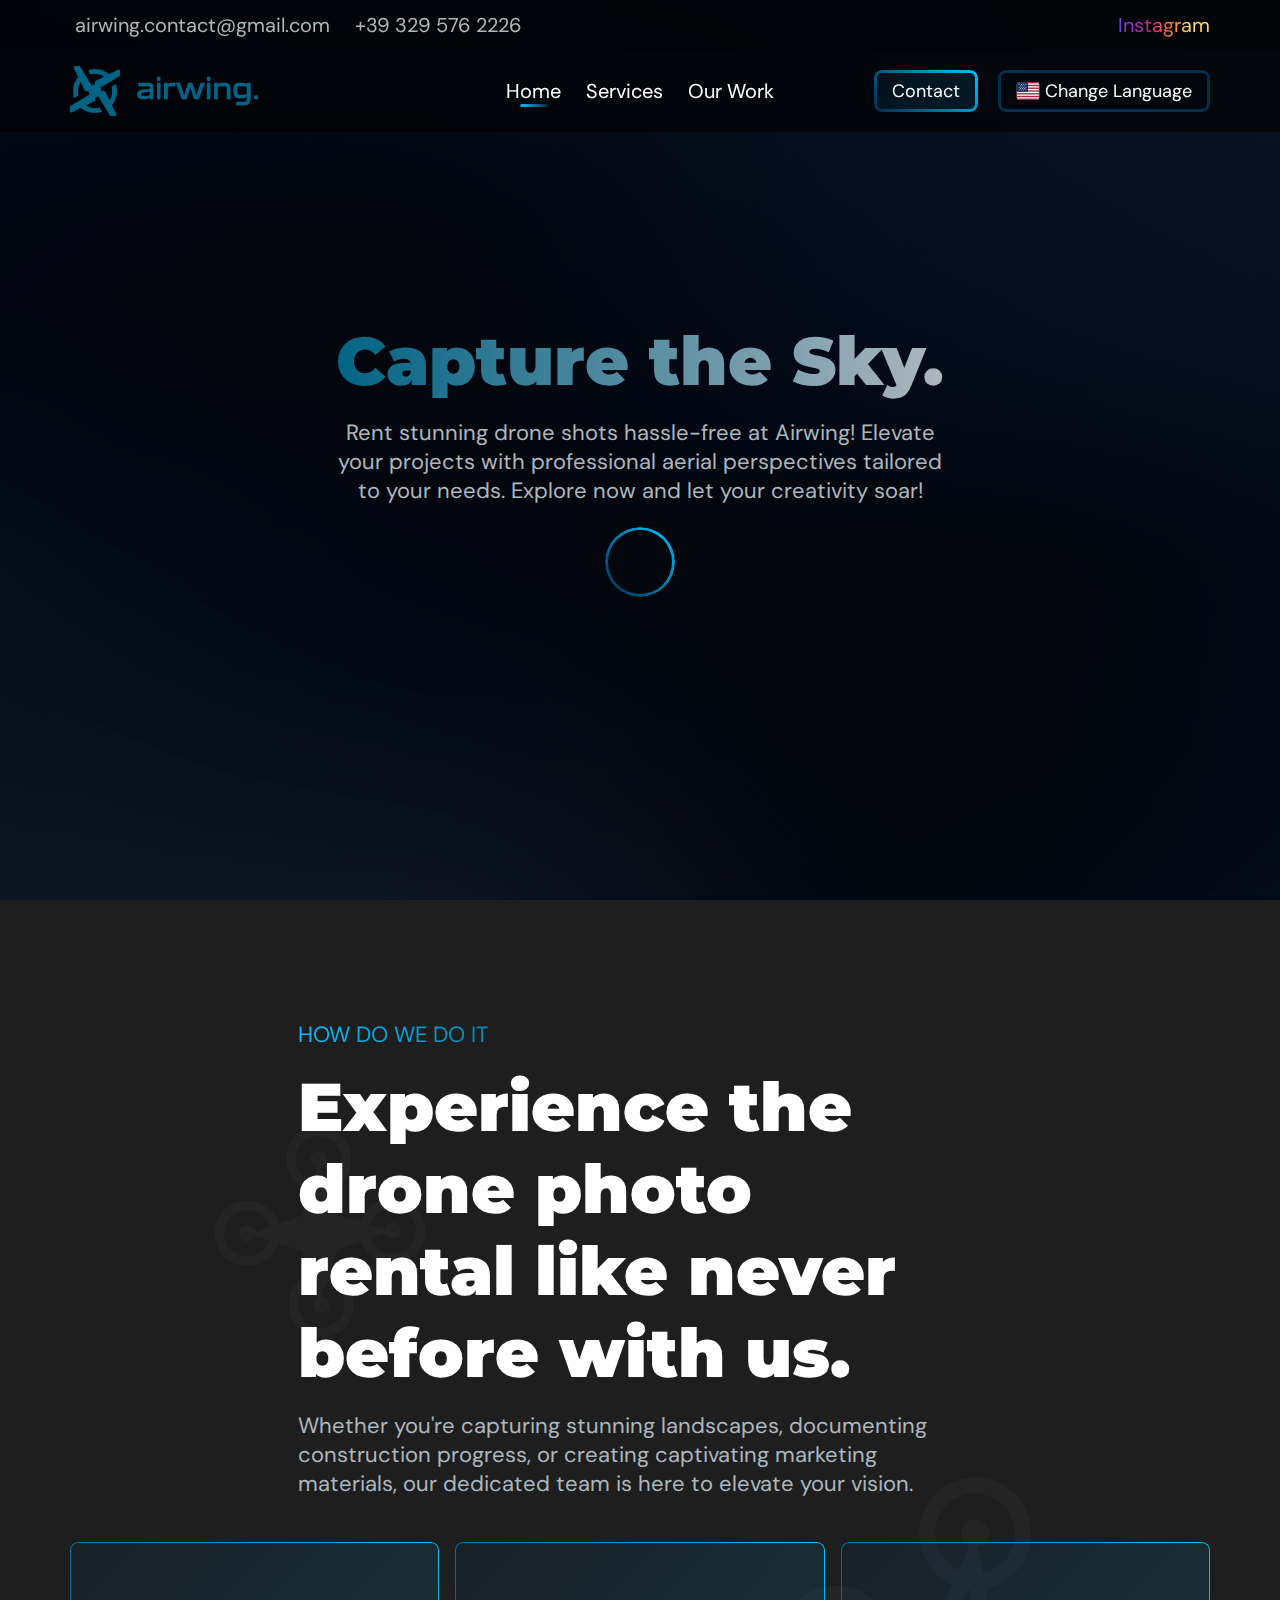
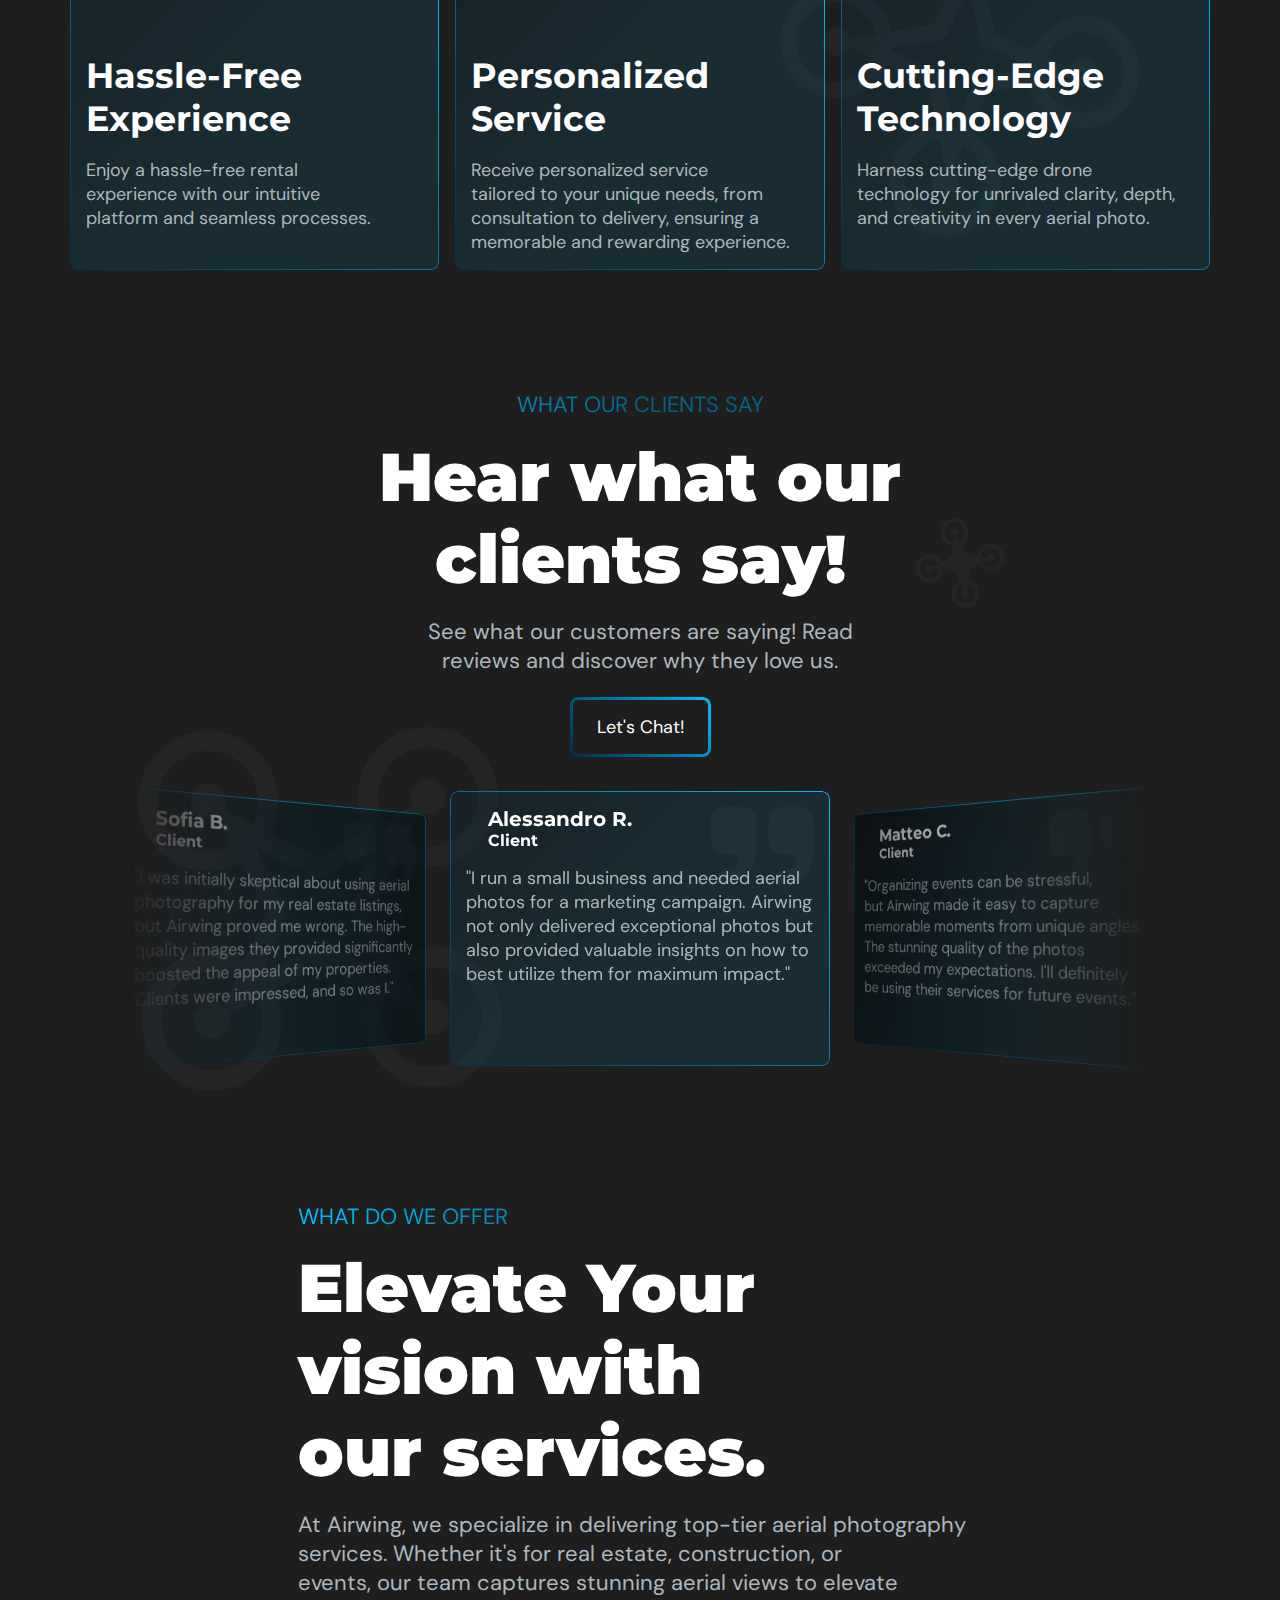
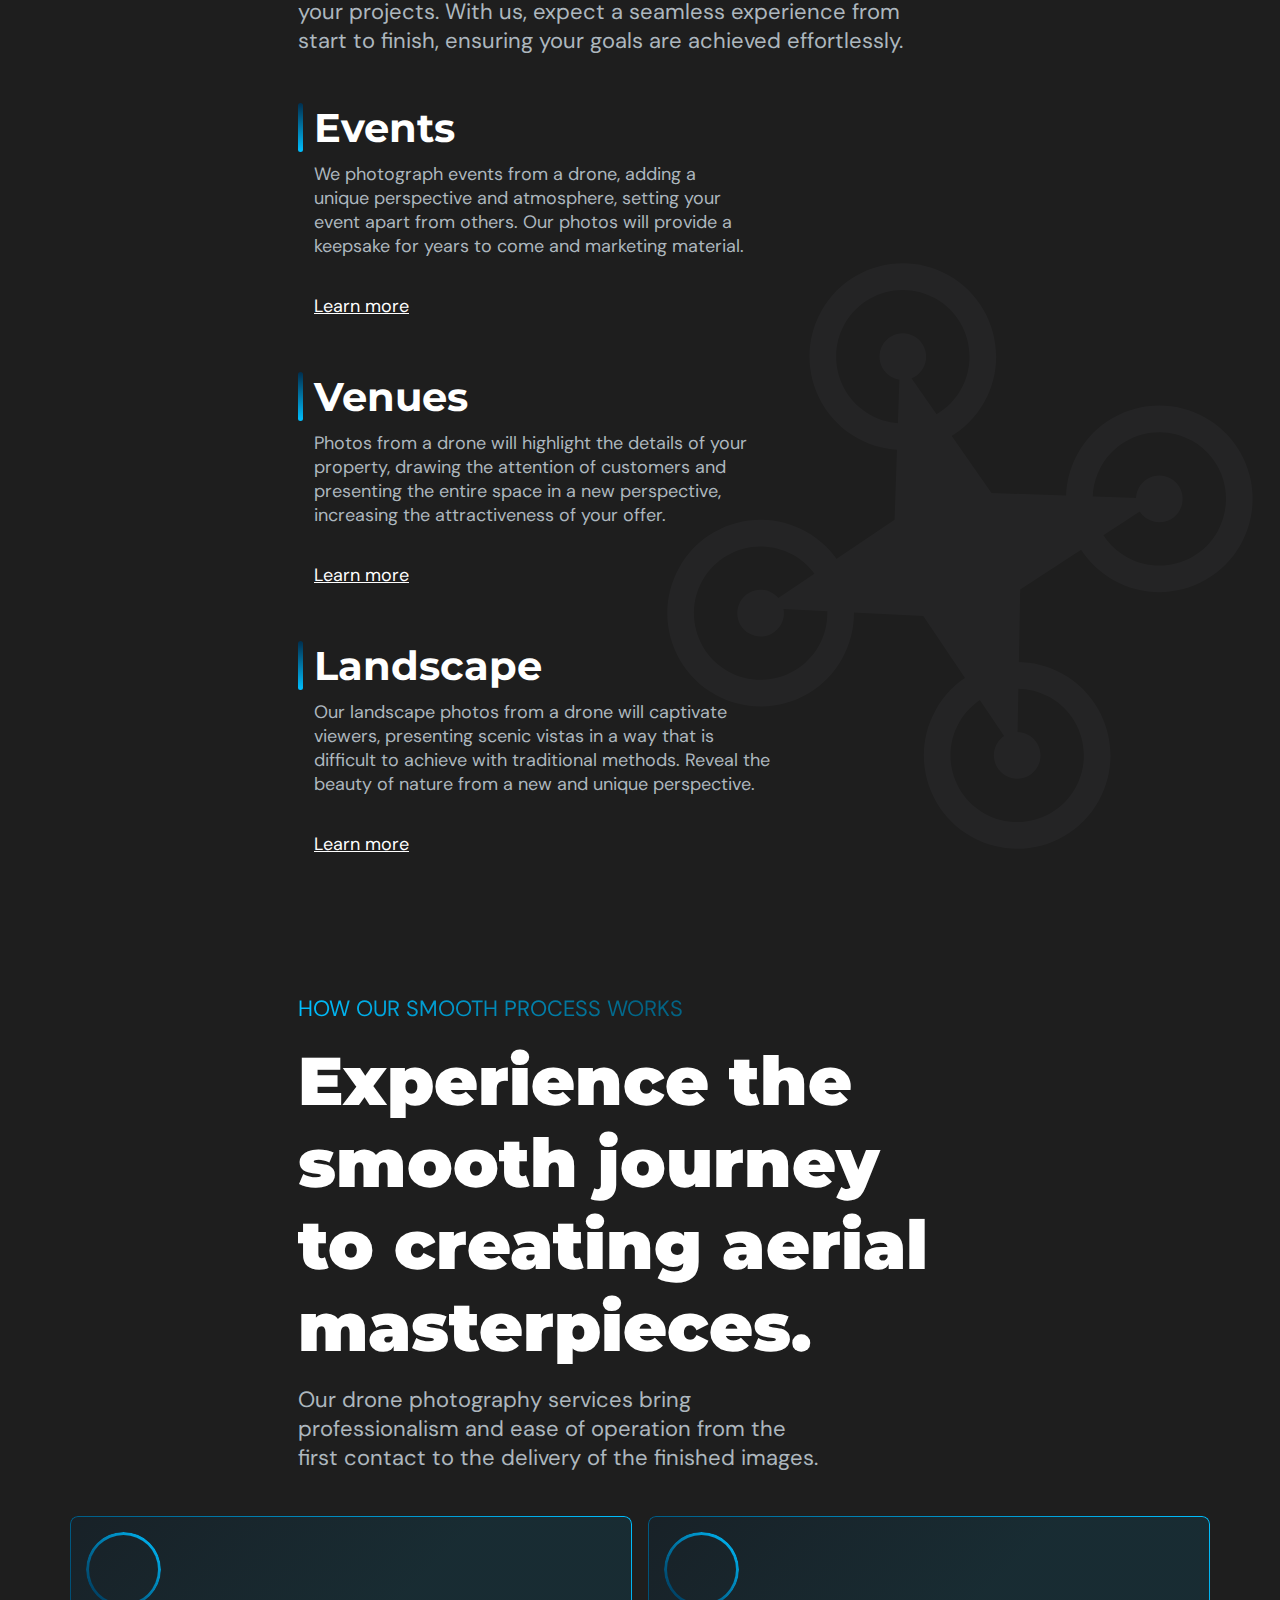
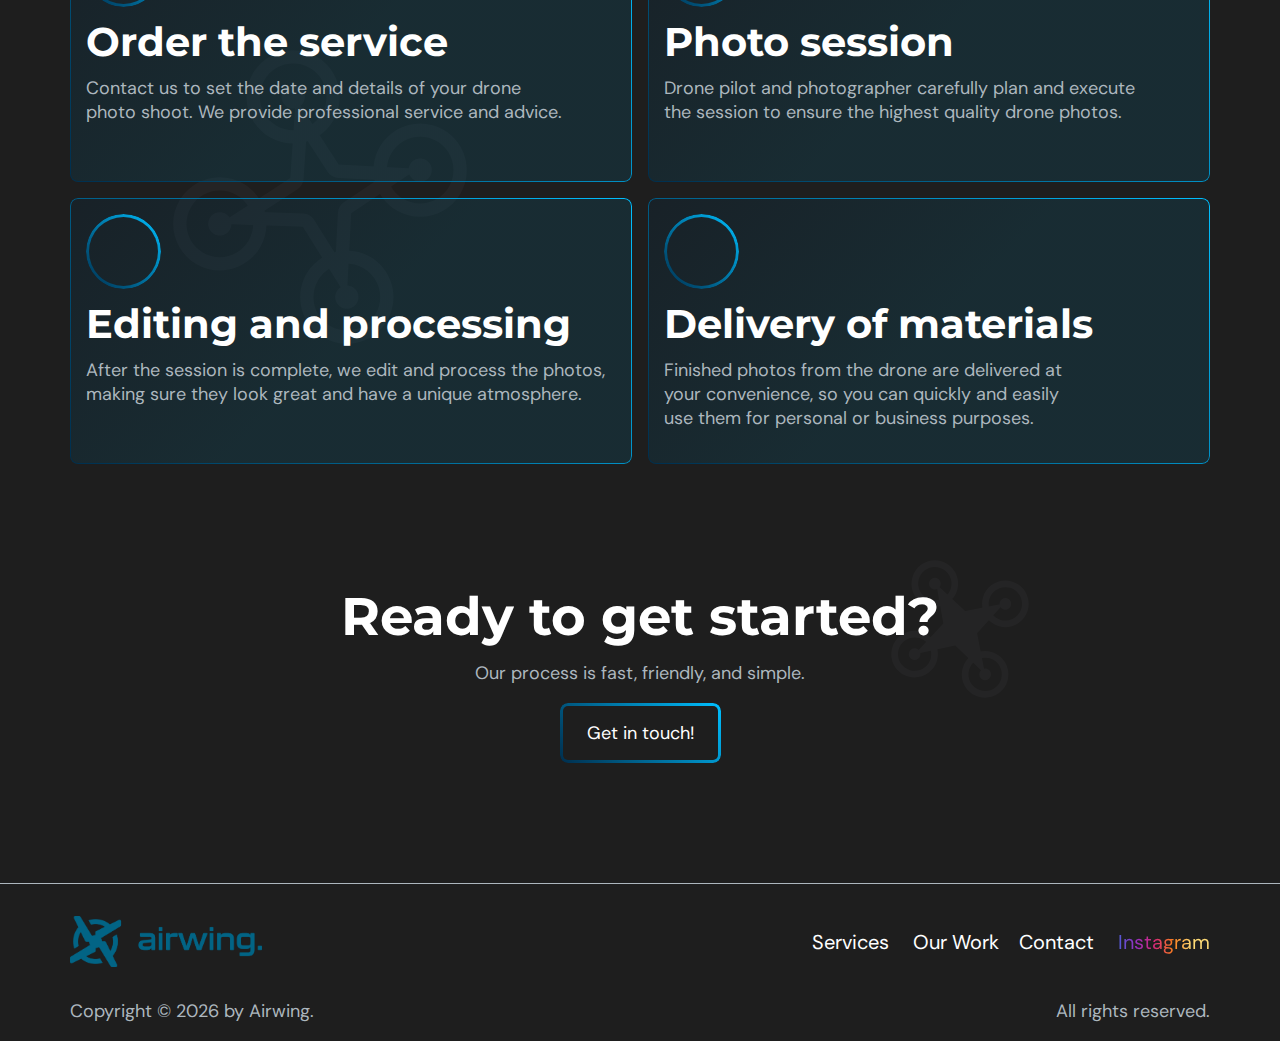
==== index.html @ 54e54a59 "31.03 v111" ====
<!DOCTYPE html>
<html lang="it">

<head>
    <meta charset="UTF-8">
    <meta name="viewport" content="width=device-width, initial-scale=1.0">
    <title>Airwing</title>
    <link rel="shortcut icon" href="./favicon.ico" type="image/x-icon">

    <!-- Swiper CSS -->
    <link rel="stylesheet" href="https://cdn.jsdelivr.net/npm/swiper@11/swiper-bundle.min.css" />
    <!-- FONTS -->
    <link rel="preconnect" href="https://fonts.googleapis.com">
    <link rel="preconnect" href="https://fonts.gstatic.com" crossorigin>
    <link
        href="https://fonts.googleapis.com/css2?family=DM+Sans:ital,opsz@0,9..40;1,9..40&family=Montserrat:ital,wght@0,100..900;1,100..900&display=swap"
        rel="stylesheet">
    <!-- ICONS -->
    <link rel="stylesheet" href="https://kit-pro.fontawesome.com/releases/v6.1.1/css/pro.min.css">
    <!-- CSS -->
    <link rel="stylesheet" href="./css/main.css">
    <style>
        .nav__link:nth-of-type(1)::before {
            position: absolute;
            content: "";
            bottom: -3px;
            left: 50%;
            transform: translateX(-50%);
            width: 50%;
            height: 3px;
            background: linear-gradient(to right,
                    #00bfff 0%,
                    #002e4d 100%);
            border-radius: 8px;
        }
    </style>
</head>

<body>
    <nav class="nav-mobile">
        <div class="wrapper">
            <div class="nav-mobile__top-container">
                <a href="./" class="nav-mobile__logo">
                    <img src="./img/logo/logoLarge.png" alt="">
                </a>
                <button class="nav-mobile__hamburger hamburger hamburger--collapse" type="button">
                    <span class="hamburger-box">
                        <span class="hamburger-inner"></span>
                    </span>
                </button>
            </div>
            <div class="nav-mobile__bottom-container">
                <div class="nav-mobile__link-box">
                    <a href="./" class="nav-mobile__link">Home</a>
                    <a href="./services" class="nav-mobile__link">Services</a>
                    <a href="./our-work" class="nav-mobile__link">Our Work</a>
                    <a href="./contact" class="nav-mobile__link">Contact</a>
                    <a href="./en/" class="nav-mobile__link nav-mobile__link-language">
                        <svg xmlns="http://www.w3.org/2000/svg" width="24" height="24" viewBox="0 0 32 32">
                            <rect x="1" y="4" width="30" height="24" rx="4" ry="4" fill="#fff"></rect>
                            <path
                                d="M1.638,5.846H30.362c-.711-1.108-1.947-1.846-3.362-1.846H5c-1.414,0-2.65,.738-3.362,1.846Z"
                                fill="#a62842"></path>
                            <path
                                d="M2.03,7.692c-.008,.103-.03,.202-.03,.308v1.539H31v-1.539c0-.105-.022-.204-.03-.308H2.03Z"
                                fill="#a62842"></path>
                            <path fill="#a62842" d="M2 11.385H31V13.231H2z"></path>
                            <path fill="#a62842" d="M2 15.077H31V16.923000000000002H2z"></path>
                            <path fill="#a62842" d="M1 18.769H31V20.615H1z"></path>
                            <path
                                d="M1,24c0,.105,.023,.204,.031,.308H30.969c.008-.103,.031-.202,.031-.308v-1.539H1v1.539Z"
                                fill="#a62842"></path>
                            <path
                                d="M30.362,26.154H1.638c.711,1.108,1.947,1.846,3.362,1.846H27c1.414,0,2.65-.738,3.362-1.846Z"
                                fill="#a62842"></path>
                            <path d="M5,4h11v12.923H1V8c0-2.208,1.792-4,4-4Z" fill="#102d5e"></path>
                            <path
                                d="M27,4H5c-2.209,0-4,1.791-4,4V24c0,2.209,1.791,4,4,4H27c2.209,0,4-1.791,4-4V8c0-2.209-1.791-4-4-4Zm3,20c0,1.654-1.346,3-3,3H5c-1.654,0-3-1.346-3-3V8c0-1.654,1.346-3,3-3H27c1.654,0,3,1.346,3,3V24Z"
                                opacity=".15"></path>
                            <path
                                d="M27,5H5c-1.657,0-3,1.343-3,3v1c0-1.657,1.343-3,3-3H27c1.657,0,3,1.343,3,3v-1c0-1.657-1.343-3-3-3Z"
                                fill="#fff" opacity=".2"></path>
                            <path fill="#fff"
                                d="M4.601 7.463L5.193 7.033 4.462 7.033 4.236 6.338 4.01 7.033 3.279 7.033 3.87 7.463 3.644 8.158 4.236 7.729 4.827 8.158 4.601 7.463z">
                            </path>
                            <path fill="#fff"
                                d="M7.58 7.463L8.172 7.033 7.441 7.033 7.215 6.338 6.989 7.033 6.258 7.033 6.849 7.463 6.623 8.158 7.215 7.729 7.806 8.158 7.58 7.463z">
                            </path>
                            <path fill="#fff"
                                d="M10.56 7.463L11.151 7.033 10.42 7.033 10.194 6.338 9.968 7.033 9.237 7.033 9.828 7.463 9.603 8.158 10.194 7.729 10.785 8.158 10.56 7.463z">
                            </path>
                            <path fill="#fff"
                                d="M6.066 9.283L6.658 8.854 5.927 8.854 5.701 8.158 5.475 8.854 4.744 8.854 5.335 9.283 5.109 9.979 5.701 9.549 6.292 9.979 6.066 9.283z">
                            </path>
                            <path fill="#fff"
                                d="M9.046 9.283L9.637 8.854 8.906 8.854 8.68 8.158 8.454 8.854 7.723 8.854 8.314 9.283 8.089 9.979 8.68 9.549 9.271 9.979 9.046 9.283z">
                            </path>
                            <path fill="#fff"
                                d="M12.025 9.283L12.616 8.854 11.885 8.854 11.659 8.158 11.433 8.854 10.702 8.854 11.294 9.283 11.068 9.979 11.659 9.549 12.251 9.979 12.025 9.283z">
                            </path>
                            <path fill="#fff"
                                d="M6.066 12.924L6.658 12.494 5.927 12.494 5.701 11.799 5.475 12.494 4.744 12.494 5.335 12.924 5.109 13.619 5.701 13.19 6.292 13.619 6.066 12.924z">
                            </path>
                            <path fill="#fff"
                                d="M9.046 12.924L9.637 12.494 8.906 12.494 8.68 11.799 8.454 12.494 7.723 12.494 8.314 12.924 8.089 13.619 8.68 13.19 9.271 13.619 9.046 12.924z">
                            </path>
                            <path fill="#fff"
                                d="M12.025 12.924L12.616 12.494 11.885 12.494 11.659 11.799 11.433 12.494 10.702 12.494 11.294 12.924 11.068 13.619 11.659 13.19 12.251 13.619 12.025 12.924z">
                            </path>
                            <path fill="#fff"
                                d="M13.539 7.463L14.13 7.033 13.399 7.033 13.173 6.338 12.947 7.033 12.216 7.033 12.808 7.463 12.582 8.158 13.173 7.729 13.765 8.158 13.539 7.463z">
                            </path>
                            <path fill="#fff"
                                d="M4.601 11.104L5.193 10.674 4.462 10.674 4.236 9.979 4.01 10.674 3.279 10.674 3.87 11.104 3.644 11.799 4.236 11.369 4.827 11.799 4.601 11.104z">
                            </path>
                            <path fill="#fff"
                                d="M7.58 11.104L8.172 10.674 7.441 10.674 7.215 9.979 6.989 10.674 6.258 10.674 6.849 11.104 6.623 11.799 7.215 11.369 7.806 11.799 7.58 11.104z">
                            </path>
                            <path fill="#fff"
                                d="M10.56 11.104L11.151 10.674 10.42 10.674 10.194 9.979 9.968 10.674 9.237 10.674 9.828 11.104 9.603 11.799 10.194 11.369 10.785 11.799 10.56 11.104z">
                            </path>
                            <path fill="#fff"
                                d="M13.539 11.104L14.13 10.674 13.399 10.674 13.173 9.979 12.947 10.674 12.216 10.674 12.808 11.104 12.582 11.799 13.173 11.369 13.765 11.799 13.539 11.104z">
                            </path>
                            <path fill="#fff"
                                d="M4.601 14.744L5.193 14.315 4.462 14.315 4.236 13.619 4.01 14.315 3.279 14.315 3.87 14.744 3.644 15.44 4.236 15.01 4.827 15.44 4.601 14.744z">
                            </path>
                            <path fill="#fff"
                                d="M7.58 14.744L8.172 14.315 7.441 14.315 7.215 13.619 6.989 14.315 6.258 14.315 6.849 14.744 6.623 15.44 7.215 15.01 7.806 15.44 7.58 14.744z">
                            </path>
                            <path fill="#fff"
                                d="M10.56 14.744L11.151 14.315 10.42 14.315 10.194 13.619 9.968 14.315 9.237 14.315 9.828 14.744 9.603 15.44 10.194 15.01 10.785 15.44 10.56 14.744z">
                            </path>
                            <path fill="#fff"
                                d="M13.539 14.744L14.13 14.315 13.399 14.315 13.173 13.619 12.947 14.315 12.216 14.315 12.808 14.744 12.582 15.44 13.173 15.01 13.765 15.44 13.539 14.744z">
                            </path>
                        </svg>
                        <span>&nbsp;Change language</span></a>
                </div>
            </div>
        </div>
    </nav>

    <nav class="nav">
        <div class="nav__top-box">
            <div class="wrapper">
                <div class="nav__top-box-part">
                    <a href="mailto:airwing.contact@gmail.com" class="nav__top-box-item"><i
                            class="fa-regular fa-envelope"></i>&nbsp;airwing.contact@gmail.com</a>
                    <a href="tel:+393295762226" class="nav__top-box-item"><i class="fa-regular fa-phone"></i>&nbsp;+39
                        329
                        576 2226</a>
                </div>
                <div class="nav__top-box-part">
                    <a href="https://www.instagram.com/_airwing_/" target="_blank"
                        class="nav__top-box-item nav__ig-link"><i class="fa-brands fa-instagram"></i>&nbsp;Instagram</a>
                </div>
            </div>
        </div>
        <div class="nav__bottom-box">
            <div class="wrapper">
                <a href="./" class="nav__logo">
                    <img src="./img/logo/logoLarge.png" alt="">
                </a>
                <div class="nav__link-box">
                    <a href="./" class="nav__link">Home</a>
                    <a href="./services" class="nav__link">Services</a>
                    <a href="./our-work" class="nav__link">Our Work</a>
                </div>

                <div class="nav__btn-box">
                    <a href="contact.html" class="nav__contact-btn">Contact</a>
                    <a href="./en/" class="nav__btn-language">
                        <svg xmlns="http://www.w3.org/2000/svg" width="24" height="24" viewBox="0 0 32 32">
                            <rect x="1" y="4" width="30" height="24" rx="4" ry="4" fill="#fff"></rect>
                            <path
                                d="M1.638,5.846H30.362c-.711-1.108-1.947-1.846-3.362-1.846H5c-1.414,0-2.65,.738-3.362,1.846Z"
                                fill="#a62842"></path>
                            <path
                                d="M2.03,7.692c-.008,.103-.03,.202-.03,.308v1.539H31v-1.539c0-.105-.022-.204-.03-.308H2.03Z"
                                fill="#a62842"></path>
                            <path fill="#a62842" d="M2 11.385H31V13.231H2z"></path>
                            <path fill="#a62842" d="M2 15.077H31V16.923000000000002H2z"></path>
                            <path fill="#a62842" d="M1 18.769H31V20.615H1z"></path>
                            <path
                                d="M1,24c0,.105,.023,.204,.031,.308H30.969c.008-.103,.031-.202,.031-.308v-1.539H1v1.539Z"
                                fill="#a62842"></path>
                            <path
                                d="M30.362,26.154H1.638c.711,1.108,1.947,1.846,3.362,1.846H27c1.414,0,2.65-.738,3.362-1.846Z"
                                fill="#a62842"></path>
                            <path d="M5,4h11v12.923H1V8c0-2.208,1.792-4,4-4Z" fill="#102d5e"></path>
                            <path
                                d="M27,4H5c-2.209,0-4,1.791-4,4V24c0,2.209,1.791,4,4,4H27c2.209,0,4-1.791,4-4V8c0-2.209-1.791-4-4-4Zm3,20c0,1.654-1.346,3-3,3H5c-1.654,0-3-1.346-3-3V8c0-1.654,1.346-3,3-3H27c1.654,0,3,1.346,3,3V24Z"
                                opacity=".15"></path>
                            <path
                                d="M27,5H5c-1.657,0-3,1.343-3,3v1c0-1.657,1.343-3,3-3H27c1.657,0,3,1.343,3,3v-1c0-1.657-1.343-3-3-3Z"
                                fill="#fff" opacity=".2"></path>
                            <path fill="#fff"
                                d="M4.601 7.463L5.193 7.033 4.462 7.033 4.236 6.338 4.01 7.033 3.279 7.033 3.87 7.463 3.644 8.158 4.236 7.729 4.827 8.158 4.601 7.463z">
                            </path>
                            <path fill="#fff"
                                d="M7.58 7.463L8.172 7.033 7.441 7.033 7.215 6.338 6.989 7.033 6.258 7.033 6.849 7.463 6.623 8.158 7.215 7.729 7.806 8.158 7.58 7.463z">
                            </path>
                            <path fill="#fff"
                                d="M10.56 7.463L11.151 7.033 10.42 7.033 10.194 6.338 9.968 7.033 9.237 7.033 9.828 7.463 9.603 8.158 10.194 7.729 10.785 8.158 10.56 7.463z">
                            </path>
                            <path fill="#fff"
                                d="M6.066 9.283L6.658 8.854 5.927 8.854 5.701 8.158 5.475 8.854 4.744 8.854 5.335 9.283 5.109 9.979 5.701 9.549 6.292 9.979 6.066 9.283z">
                            </path>
                            <path fill="#fff"
                                d="M9.046 9.283L9.637 8.854 8.906 8.854 8.68 8.158 8.454 8.854 7.723 8.854 8.314 9.283 8.089 9.979 8.68 9.549 9.271 9.979 9.046 9.283z">
                            </path>
                            <path fill="#fff"
                                d="M12.025 9.283L12.616 8.854 11.885 8.854 11.659 8.158 11.433 8.854 10.702 8.854 11.294 9.283 11.068 9.979 11.659 9.549 12.251 9.979 12.025 9.283z">
                            </path>
                            <path fill="#fff"
                                d="M6.066 12.924L6.658 12.494 5.927 12.494 5.701 11.799 5.475 12.494 4.744 12.494 5.335 12.924 5.109 13.619 5.701 13.19 6.292 13.619 6.066 12.924z">
                            </path>
                            <path fill="#fff"
                                d="M9.046 12.924L9.637 12.494 8.906 12.494 8.68 11.799 8.454 12.494 7.723 12.494 8.314 12.924 8.089 13.619 8.68 13.19 9.271 13.619 9.046 12.924z">
                            </path>
                            <path fill="#fff"
                                d="M12.025 12.924L12.616 12.494 11.885 12.494 11.659 11.799 11.433 12.494 10.702 12.494 11.294 12.924 11.068 13.619 11.659 13.19 12.251 13.619 12.025 12.924z">
                            </path>
                            <path fill="#fff"
                                d="M13.539 7.463L14.13 7.033 13.399 7.033 13.173 6.338 12.947 7.033 12.216 7.033 12.808 7.463 12.582 8.158 13.173 7.729 13.765 8.158 13.539 7.463z">
                            </path>
                            <path fill="#fff"
                                d="M4.601 11.104L5.193 10.674 4.462 10.674 4.236 9.979 4.01 10.674 3.279 10.674 3.87 11.104 3.644 11.799 4.236 11.369 4.827 11.799 4.601 11.104z">
                            </path>
                            <path fill="#fff"
                                d="M7.58 11.104L8.172 10.674 7.441 10.674 7.215 9.979 6.989 10.674 6.258 10.674 6.849 11.104 6.623 11.799 7.215 11.369 7.806 11.799 7.58 11.104z">
                            </path>
                            <path fill="#fff"
                                d="M10.56 11.104L11.151 10.674 10.42 10.674 10.194 9.979 9.968 10.674 9.237 10.674 9.828 11.104 9.603 11.799 10.194 11.369 10.785 11.799 10.56 11.104z">
                            </path>
                            <path fill="#fff"
                                d="M13.539 11.104L14.13 10.674 13.399 10.674 13.173 9.979 12.947 10.674 12.216 10.674 12.808 11.104 12.582 11.799 13.173 11.369 13.765 11.799 13.539 11.104z">
                            </path>
                            <path fill="#fff"
                                d="M4.601 14.744L5.193 14.315 4.462 14.315 4.236 13.619 4.01 14.315 3.279 14.315 3.87 14.744 3.644 15.44 4.236 15.01 4.827 15.44 4.601 14.744z">
                            </path>
                            <path fill="#fff"
                                d="M7.58 14.744L8.172 14.315 7.441 14.315 7.215 13.619 6.989 14.315 6.258 14.315 6.849 14.744 6.623 15.44 7.215 15.01 7.806 15.44 7.58 14.744z">
                            </path>
                            <path fill="#fff"
                                d="M10.56 14.744L11.151 14.315 10.42 14.315 10.194 13.619 9.968 14.315 9.237 14.315 9.828 14.744 9.603 15.44 10.194 15.01 10.785 15.44 10.56 14.744z">
                            </path>
                            <path fill="#fff"
                                d="M13.539 14.744L14.13 14.315 13.399 14.315 13.173 13.619 12.947 14.315 12.216 14.315 12.808 14.744 12.582 15.44 13.173 15.01 13.765 15.44 13.539 14.744z">
                            </path>
                        </svg>
                        <span>&nbsp;Change Language</span>
                    </a>
                </div>
            </div>
        </div>
    </nav>

    <header class="header">
        <div class="header__bg">
            <video playsinline autoplay muted class="header__video"></video>
            <div class="header__bg-shadow"></div>
        </div>
        <div class="wrapper">
            <div class="text-box">
                <h1 class="header__heading text__heading">Capture the Sky.</h1>
                <p class="header__text text__p">Rent stunning drone shots hassle-free at Airwing! Elevate your
                    projects
                    with
                    professional aerial perspectives tailored to your needs. Explore now and let your creativity soar!
                </p>
                <a href="#how" class="header__btn"><i class="fa-solid fa-angle-down header__arrow-icon"></i></a>
            </div>
            <!-- <div class="header__bg-icons-box">
                <img src="./img/icons/droneIcon1.svg" alt="" class="header__bg-icon">
                <img src="./img/icons/droneIcon2.svg" alt="" class="header__bg-icon">
                <img src="./img/icons/droneIcon1.svg" alt="" class="header__bg-icon">
            </div> -->
        </div>
    </header>

    <section class="how" id="how">
        <div class="bg-animation__box bg-animation__box-layout-1">
            <img src="./img/icons/droneIcon1.svg" alt="" class="bg-animation__icon">
            <img src="./img/icons/droneIcon2.svg" alt="" class="bg-animation__icon">
        </div>
        <div class="wrapper">
            <div class="text-box">
                <p class="text__top">HOW DO WE DO IT</p>
                <h2 class="text__heading">Experience the drone photo rental like never before with us.
                </h2>
                <p class="text__p">Whether you're capturing stunning landscapes, documenting construction progress, or
                    creating captivating marketing materials, our dedicated team is here to elevate your vision.</p>
            </div>
            <div class="how__card-box">
                <div class="how__card">
                    <i class="fa-regular fa-sun-bright how__card-icon"></i>
                    <p class="how__card-title">Hassle-Free Experience</p>
                    <p class="how__card-text">Enjoy a hassle-free rental experience with our intuitive platform and
                        seamless processes.</p>
                </div>

                <div class="how__card">
                    <i class="fa-regular fa-wand-magic-sparkles how__card-icon"></i>
                    <p class="how__card-title">Personalized Service</p>
                    <p class="how__card-text">Receive personalized service tailored to your unique needs, from
                        consultation to delivery, ensuring a memorable and rewarding experience.</p>
                </div>

                <div class="how__card">
                    <i class="fa-regular fa-drone how__card-icon"></i>
                    <p class="how__card-title">Cutting-Edge Technology</p>
                    <p class="how__card-text">Harness cutting-edge drone technology for unrivaled clarity, depth, and
                        creativity in every aerial photo.</p>
                </div>
            </div>
        </div>
    </section>

    <section class="reviews">
        <div class="bg-animation__box bg-animation__box-layout-2">
            <img src="./img/icons/droneIcon1.svg" alt="" class="bg-animation__icon">
            <img src="./img/icons/droneIcon2.svg" alt="" class="bg-animation__icon">
        </div>
        <div class="wrapper">
            <div class="text-box">
                <p class="text__top">WHAT OUR CLIENTS SAY</p>
                <h2 class="text__heading">Hear what our clients say!</h2>
                <p class="text__p">See what our customers are saying! Read reviews and discover why they love us.</p>
                <a href="contact.html" class="reviews__btn">Let's Chat!</a>
            </div>

            <!-- Slider main container -->
            <div class="reviews__box">
                <div class="swiper">
                    <!-- Additional required wrapper -->
                    <div class="swiper-wrapper">
                        <!-- Slides -->
                        <div class="swiper-slide">
                            <div class="reviews__card-quote-box">
                                <img src="./img/icons/quote.svg" alt="" class="reviews__card-quote">
                            </div>
                            <div class="reviews__card-heading">
                                <div class="reviews__card-img"><i class="fa-solid fa-circle-user"></i></div>
                                <div class="reviews__card-text-box">
                                    <p class="reviews__card-author">Sofia B.</p>
                                    <p class="reviews__card-who">Client</p>
                                </div>
                            </div>
                            <p class="reviews__card-text">"I was initially skeptical about using aerial photography for
                                my real estate listings, but Airwing proved me wrong. The high-quality images they
                                provided significantly boosted the appeal of
                                my properties. Clients were impressed, and so was I."</p>
                        </div>

                        <div class="swiper-slide">
                            <div class="reviews__card-quote-box">
                                <img src="./img/icons/quote.svg" alt="" class="reviews__card-quote">
                            </div>
                            <div class="reviews__card-heading">
                                <div class="reviews__card-img"><i class="fa-solid fa-circle-user"></i></div>
                                <div class="reviews__card-text-box">
                                    <p class="reviews__card-author">Alessandro R.</p>
                                    <p class="reviews__card-who">Client</p>
                                </div>
                            </div>
                            <p class="reviews__card-text">"I run a small business and needed aerial photos for a
                                marketing campaign. Airwing not only delivered exceptional photos but also provided
                                valuable insights on how to best utilize them for maximum impact."</p>
                        </div>

                        <div class="swiper-slide">
                            <div class="reviews__card-quote-box">
                                <img src="./img/icons/quote.svg" alt="" class="reviews__card-quote">
                            </div>
                            <div class="reviews__card-heading">
                                <div class="reviews__card-img"><i class="fa-solid fa-circle-user"></i></div>
                                <div class="reviews__card-text-box">
                                    <p class="reviews__card-author">Matteo C.</p>
                                    <p class="reviews__card-who">Client</p>
                                </div>
                            </div>
                            <p class="reviews__card-text">"Organizing events can be stressful, but Airwing
                                made it easy to capture memorable moments from unique angles. The stunning quality of
                                the photos exceeded my expectations. I'll
                                definitely be using their services for future events."</p>
                        </div>

                        <div class="swiper-slide">
                            <div class="reviews__card-quote-box">
                                <img src="./img/icons/quote.svg" alt="" class="reviews__card-quote">
                            </div>
                            <div class="reviews__card-heading">
                                <div class="reviews__card-img"><i class="fa-solid fa-circle-user"></i></div>
                                <div class="reviews__card-text-box">
                                    <p class="reviews__card-author">Marco F.</p>
                                    <p class="reviews__card-who">Client</p>
                                </div>
                            </div>
                            <p class="reviews__card-text">"I was hesitant about using aerial photography for my
                                business, but Airwing made the process seamless and stress-free. From the
                                initial consultation to the final delivery of images, their dedication were evident
                                ensuring a smooth experience throughout."</p>
                        </div>
                    </div>
                </div>
            </div>
        </div>
    </section>

    <section class="services">
        <div class="bg-animation__box bg-animation__box-layout-3">
            <img src="./img/icons/droneIcon1.svg" alt="" class="bg-animation__icon">
            <img src="./img/icons/droneIcon2.svg" alt="" class="bg-animation__icon">
        </div>
        <div class="wrapper">
            <div class="text-box">
                <p class="text__top">WHAT DO WE OFFER</p>
                <h2 class="text__heading">Elevate Your vision with our services.</h2>
                <p class="text__p">At Airwing, we specialize in delivering top-tier aerial photography services. Whether
                    it's for real estate, construction, or events, our team captures stunning aerial views to elevate
                    your projects. With us, expect a seamless experience from start to finish, ensuring your goals are
                    achieved effortlessly.</p>
                <div class="services__container">
                    <div class="services__box">
                        <h3 class="services__title text__heading-xs">Events</h3>
                        <p class="services__text text__p-sm">We photograph events from a drone, adding a unique
                            perspective
                            and atmosphere, setting your event apart from others. Our photos will provide a keepsake for
                            years to come and marketing material.</p>
                        <a href="./services" class="services__link text__p-xs"><span class="services__link-text">Learn
                                more</span>&nbsp;<i class="fa-regular fa-arrow-right"></i></a>
                    </div>

                    <div class="services__box">
                        <h3 class="services__title text__heading-xs">Venues</h3>
                        <p class="services__text text__p-sm">Photos from a drone will highlight the details of your
                            property, drawing the attention of customers and presenting the entire space in a new
                            perspective, increasing the attractiveness of your offer.</p>
                        <a href="./services" class="services__link text__p-xs"><span class="services__link-text">Learn
                                more</span>&nbsp;<i class="fa-regular fa-arrow-right"></i></a>
                    </div>

                    <div class="services__box">
                        <h3 class="services__title text__heading-xs">Landscape</h3>
                        <p class="services__text text__p-sm">Our landscape photos from a drone will captivate viewers,
                            presenting scenic vistas in a way that is difficult to achieve with traditional methods.
                            Reveal the beauty of nature from a new and unique perspective.</p>
                        <a href="./services" class="services__link text__p-xs"><span class="services__link-text">Learn
                                more</span>&nbsp;<i class="fa-regular fa-arrow-right"></i></a>
                    </div>
                </div>
            </div>
        </div>
    </section>

    <section class="process">
        <div class="bg-animation__box bg-animation__box-layout-4">
            <img src="./img/icons/droneIcon1.svg" alt="" class="bg-animation__icon">
            <img src="./img/icons/droneIcon2.svg" alt="" class="bg-animation__icon">
        </div>
        <div class="wrapper">
            <div class="text-box">
                <p class="text__top">HOW OUR SMOOTH PROCESS WORKS</p>
                <h2 class="text__heading">Experience the smooth journey to creating aerial masterpieces.</h2>
                <p class="text__p">Our drone photography services bring professionalism and ease of operation from the
                    first contact to the delivery of the finished images.</p>
            </div>
            <div class="process__card-box">
                <div class="process__card">
                    <div class="process__card-icon-box"><i class="fa-regular fa-1 process__card-icon"></i>
                    </div>
                    <h6 class="process__card-title text__heading-xs">Order the service</h6>
                    <p class="process__card-text text__p-sm">Contact us to set the date and details of your drone
                        photo shoot. We
                        provide professional service and advice.</p>
                </div>

                <div class="process__card">
                    <div class="process__card-icon-box"><i class="fa-regular fa-2 process__card-icon"></i></div>
                    <h6 class="process__card-title text__heading-xs">Photo session</h6>
                    <p class="process__card-text text__p-sm">Drone pilot and photographer carefully plan and
                        execute the session to ensure the highest quality drone photos.</p>
                </div>

                <div class="process__card">
                    <div class="process__card-icon-box"><i class="fa-regular fa-3 process__card-icon"></i></div>
                    <h6 class="process__card-title text__heading-xs">Editing and processing</h6>
                    <p class="process__card-text text__p-sm">After the session is complete, we edit and process the
                        photos, making
                        sure they look great and have a unique atmosphere.</p>
                </div>

                <div class="process__card">
                    <div class="process__card-icon-box"><i class="fa-regular fa-4 process__card-icon"></i></div>
                    <h6 class="process__card-title text__heading-xs">Delivery of materials</h6>
                    <p class="process__card-text text__p-sm">Finished photos from the drone are delivered at your
                        convenience, so
                        you can quickly and easily use them for personal or business purposes.</p>
                </div>
            </div>
        </div>
    </section>

    <section class="get-in-touch">
        <div class="bg-animation__box bg-animation__box-layout-5">
            <img src="./img/icons/droneIcon1.svg" alt="" class="bg-animation__icon">
            <img src="./img/icons/droneIcon2.svg" alt="" class="bg-animation__icon">
        </div>
        <div class="wrapper">
            <div class="text-box">
                <h3 class="text__heading-sm">Ready to get started?</h3>
                <p class="text__p-sm">Our process is fast, friendly, and simple.</p>
                <a href="contact.html" class="get-in-touch__btn">Get in touch!</a>
            </div>
        </div>
    </section>

    <footer class="footer">
        <div class="wrapper">
            <div class="footer__box">
                <a href="./" class="footer__logo-link"><img src="./img/logo/logoLarge.png" alt=""
                        class="footer__logo"></a>
                <div class="footer__link-box">
                    <div>
                        <a href="./services" class="footer__link">Services</a>
                        <a href="./our-work" class="footer__link">Our Work</a>
                    </div>
                    <div>
                        <a href="contact.html" class="footer__link">Contact</a>
                        <a href="https://www.instagram.com/_airwing_/" target="_blank"
                            class="footer__link footer__ig-link">Instagram</a>
                    </div>
                </div>
            </div>
        </div>
        <div class="wrapper">
            <div class="footer__bottom-text-box">
                <p class="footer__text">Copyright &copy; <span class="footer__year"></span> by Airwing.</p>
                <p class="footer__text">All rights reserved.</p>
            </div>
        </div>
    </footer>

    <!-- Header Video JS -->
    <script src="./js/headerVideo.js"></script>

    <!-- Swiper Carousel JS -->
    <script src="https://cdn.jsdelivr.net/npm/swiper@11/swiper-bundle.min.js"></script>

    <!-- Swiper Settings JS -->
    <script src="./js/swiper.js"></script>

    <!-- Navigation JS -->
    <script src="./js/navigation.js"></script>

    <!-- Footer Year JS -->
    <script src="./js/footer.js"></script>

    <!-- Background Animation JS -->
    <script src="./js/bgAnimation.js"></script>
</body>

</html>
---- css/main.css ----
@keyframes spinRight {
  from {
    rotate: 0;
  }
  to {
    rotate: 360deg;
  }
}
@keyframes spinLeft {
  from {
    rotate: 0;
  }
  to {
    rotate: -360deg;
  }
}
*,
*::after,
*::before {
  box-sizing: border-box;
  margin: 0;
  padding: 0;
}

html {
  font-size: 62.5%;
  scroll-behavior: smooth;
}

body {
  font-size: 1.6rem;
}

a {
  color: #adb7be;
  text-decoration: none;
}

input,
button,
textarea,
select {
  font-family: inherit;
}

button {
  border: none;
  cursor: pointer;
}

html {
  scroll-padding-top: 202px;
}

body {
  font-family: "DM Sans", sans-serif;
  font-optical-sizing: auto;
  font-weight: 400;
  font-style: normal;
  color: #adb7be;
  background: url("../img/header/bgfix.png");
  background-position: center;
  background-size: cover;
  background-attachment: fixed;
  background-color: #1e1e1e;
  text-wrap: balance;
}

h1,
h2,
h3,
h4,
h5,
h6 {
  font-family: "Montserrat", sans-serif;
  font-optical-sizing: auto;
  font-weight: 900;
  font-style: normal;
}

.wrapper {
  width: calc(100% - 3.2rem);
  margin: 0 auto;
}

@media (min-width: 576px) {
  .wrapper {
    width: 540px;
  }
}
@media (min-width: 768px) {
  .wrapper {
    width: 720px;
  }
}
@media (min-width: 992px) {
  .wrapper {
    width: 960px;
  }
}
@media (min-width: 1200px) {
  .wrapper {
    width: 1140px;
  }
}
@media (min-width: 1400px) {
  .wrapper {
    width: 1320px;
  }
}
.text-box {
  margin: 0 auto;
}

@media (min-width: 992px) {
  .text-box {
    width: 60%;
  }
}
.text__top-xs {
  background: #002e4d;
  background: linear-gradient(to right, #00bfff 0%, #026485 50%);
  -webkit-background-clip: text;
  -webkit-text-fill-color: transparent;
  font-size: 1.4rem;
}
.text__heading-xs {
  margin: 0.1em 0;
  font-size: 2rem;
  font-weight: 700;
  color: #fff;
}
.text__p-xs {
  margin-bottom: 1em;
  font-size: 1.4rem;
}
.text__top-sm {
  background: #002e4d;
  background: linear-gradient(to right, #00bfff 0%, #026485 50%);
  -webkit-background-clip: text;
  -webkit-text-fill-color: transparent;
  font-size: 1.6rem;
}
.text__heading-sm {
  margin: 0.25em 0;
  font-size: 3rem;
  font-weight: 700;
  color: #fff;
}
.text__p-sm {
  margin-bottom: 1em;
  font-size: 1.6rem;
}
.text__top {
  background: #002e4d;
  background: linear-gradient(to right, #00bfff 0%, #026485 50%);
  -webkit-background-clip: text;
  -webkit-text-fill-color: transparent;
  font-size: 1.6rem;
}
.text__heading {
  margin: 0.25em 0;
  font-size: 3.5rem;
  color: #fff;
}
.text__p {
  margin-bottom: 2em;
  font-size: 1.6rem;
}

@media (min-width: 576px) {
  .text__heading-xs {
    font-size: 3rem;
  }
  .text__top-xs, .text__p-xs {
    font-size: 1.6rem;
  }
  .text__heading-sm {
    font-size: 3.5rem;
  }
  .text__heading {
    font-size: 5rem;
  }
  .text__top, .text__p {
    font-size: 1.8rem;
  }
}
@media (min-width: 768px) {
  .text__heading-xs {
    font-size: 3.5rem;
  }
  .text__heading-sm {
    font-size: 4.5rem;
  }
  .text__heading {
    font-size: 6rem;
  }
  .text__top, .text__p {
    font-size: 2rem;
  }
}
@media (min-width: 992px) {
  .text__heading-xs {
    font-size: 4rem;
  }
  .text__top-xs, .text__p-xs {
    font-size: 1.8rem;
  }
  .text__heading-sm {
    font-size: 5rem;
  }
  .text__top-sm, .text__p-sm {
    font-size: 1.8rem;
  }
  .text__heading {
    font-size: 6.5rem;
  }
  .text__top, .text__p {
    font-size: 2.2rem;
  }
}
@media (min-width: 1200px) {
  .text__heading-sm {
    font-size: 5.25rem;
  }
  .text__heading {
    font-size: 6.75rem;
  }
}
@media (min-width: 1400px) {
  .text__heading-sm {
    font-size: 5.5rem;
  }
  .text__heading {
    font-size: 7rem;
  }
}
/*!
 * Hamburgers
 * @description Tasty CSS-animated hamburgers
 * @author Jonathan Suh @jonsuh
 * @site https://jonsuh.com/hamburgers
 * @link https://github.com/jonsuh/hamburgers
 */
.hamburger {
  padding: 15px 15px;
  display: inline-block;
  cursor: pointer;
  transition-property: opacity, filter;
  transition-duration: 0.15s;
  transition-timing-function: linear;
  font: inherit;
  color: inherit;
  text-transform: none;
  background-color: transparent;
  border: 0;
  margin: 0;
  overflow: visible;
}

.hamburger:hover {
  opacity: 0.7;
}

.hamburger.is-active:hover {
  opacity: 0.7;
}

.hamburger.is-active .hamburger-inner,
.hamburger.is-active .hamburger-inner::before,
.hamburger.is-active .hamburger-inner::after {
  background-color: #000;
}

.hamburger-box {
  width: 40px;
  height: 24px;
  display: inline-block;
  position: relative;
}

.hamburger-inner {
  display: block;
  top: 50%;
  margin-top: -2px;
}

.hamburger-inner,
.hamburger-inner::before,
.hamburger-inner::after {
  width: 40px;
  height: 4px;
  background-color: #000;
  border-radius: 4px;
  position: absolute;
  transition-property: transform;
  transition-duration: 0.15s;
  transition-timing-function: ease;
}

.hamburger-inner::before,
.hamburger-inner::after {
  content: "";
  display: block;
}

.hamburger-inner::before {
  top: -10px;
}

.hamburger-inner::after {
  bottom: -10px;
}

/*
     * 3DX
     */
.hamburger--3dx .hamburger-box {
  perspective: 80px;
}

.hamburger--3dx .hamburger-inner {
  transition: transform 0.15s cubic-bezier(0.645, 0.045, 0.355, 1), background-color 0s 0.1s cubic-bezier(0.645, 0.045, 0.355, 1);
}

.hamburger--3dx .hamburger-inner::before,
.hamburger--3dx .hamburger-inner::after {
  transition: transform 0s 0.1s cubic-bezier(0.645, 0.045, 0.355, 1);
}

.hamburger--3dx.is-active .hamburger-inner {
  background-color: transparent !important;
  transform: rotateY(180deg);
}

.hamburger--3dx.is-active .hamburger-inner::before {
  transform: translate3d(0, 10px, 0) rotate(45deg);
}

.hamburger--3dx.is-active .hamburger-inner::after {
  transform: translate3d(0, -10px, 0) rotate(-45deg);
}

/*
     * 3DX Reverse
     */
.hamburger--3dx-r .hamburger-box {
  perspective: 80px;
}

.hamburger--3dx-r .hamburger-inner {
  transition: transform 0.15s cubic-bezier(0.645, 0.045, 0.355, 1), background-color 0s 0.1s cubic-bezier(0.645, 0.045, 0.355, 1);
}

.hamburger--3dx-r .hamburger-inner::before,
.hamburger--3dx-r .hamburger-inner::after {
  transition: transform 0s 0.1s cubic-bezier(0.645, 0.045, 0.355, 1);
}

.hamburger--3dx-r.is-active .hamburger-inner {
  background-color: transparent !important;
  transform: rotateY(-180deg);
}

.hamburger--3dx-r.is-active .hamburger-inner::before {
  transform: translate3d(0, 10px, 0) rotate(45deg);
}

.hamburger--3dx-r.is-active .hamburger-inner::after {
  transform: translate3d(0, -10px, 0) rotate(-45deg);
}

/*
     * 3DY
     */
.hamburger--3dy .hamburger-box {
  perspective: 80px;
}

.hamburger--3dy .hamburger-inner {
  transition: transform 0.15s cubic-bezier(0.645, 0.045, 0.355, 1), background-color 0s 0.1s cubic-bezier(0.645, 0.045, 0.355, 1);
}

.hamburger--3dy .hamburger-inner::before,
.hamburger--3dy .hamburger-inner::after {
  transition: transform 0s 0.1s cubic-bezier(0.645, 0.045, 0.355, 1);
}

.hamburger--3dy.is-active .hamburger-inner {
  background-color: transparent !important;
  transform: rotateX(-180deg);
}

.hamburger--3dy.is-active .hamburger-inner::before {
  transform: translate3d(0, 10px, 0) rotate(45deg);
}

.hamburger--3dy.is-active .hamburger-inner::after {
  transform: translate3d(0, -10px, 0) rotate(-45deg);
}

/*
     * 3DY Reverse
     */
.hamburger--3dy-r .hamburger-box {
  perspective: 80px;
}

.hamburger--3dy-r .hamburger-inner {
  transition: transform 0.15s cubic-bezier(0.645, 0.045, 0.355, 1), background-color 0s 0.1s cubic-bezier(0.645, 0.045, 0.355, 1);
}

.hamburger--3dy-r .hamburger-inner::before,
.hamburger--3dy-r .hamburger-inner::after {
  transition: transform 0s 0.1s cubic-bezier(0.645, 0.045, 0.355, 1);
}

.hamburger--3dy-r.is-active .hamburger-inner {
  background-color: transparent !important;
  transform: rotateX(180deg);
}

.hamburger--3dy-r.is-active .hamburger-inner::before {
  transform: translate3d(0, 10px, 0) rotate(45deg);
}

.hamburger--3dy-r.is-active .hamburger-inner::after {
  transform: translate3d(0, -10px, 0) rotate(-45deg);
}

/*
     * 3DXY
     */
.hamburger--3dxy .hamburger-box {
  perspective: 80px;
}

.hamburger--3dxy .hamburger-inner {
  transition: transform 0.15s cubic-bezier(0.645, 0.045, 0.355, 1), background-color 0s 0.1s cubic-bezier(0.645, 0.045, 0.355, 1);
}

.hamburger--3dxy .hamburger-inner::before,
.hamburger--3dxy .hamburger-inner::after {
  transition: transform 0s 0.1s cubic-bezier(0.645, 0.045, 0.355, 1);
}

.hamburger--3dxy.is-active .hamburger-inner {
  background-color: transparent !important;
  transform: rotateX(180deg) rotateY(180deg);
}

.hamburger--3dxy.is-active .hamburger-inner::before {
  transform: translate3d(0, 10px, 0) rotate(45deg);
}

.hamburger--3dxy.is-active .hamburger-inner::after {
  transform: translate3d(0, -10px, 0) rotate(-45deg);
}

/*
     * 3DXY Reverse
     */
.hamburger--3dxy-r .hamburger-box {
  perspective: 80px;
}

.hamburger--3dxy-r .hamburger-inner {
  transition: transform 0.15s cubic-bezier(0.645, 0.045, 0.355, 1), background-color 0s 0.1s cubic-bezier(0.645, 0.045, 0.355, 1);
}

.hamburger--3dxy-r .hamburger-inner::before,
.hamburger--3dxy-r .hamburger-inner::after {
  transition: transform 0s 0.1s cubic-bezier(0.645, 0.045, 0.355, 1);
}

.hamburger--3dxy-r.is-active .hamburger-inner {
  background-color: transparent !important;
  transform: rotateX(180deg) rotateY(180deg) rotateZ(-180deg);
}

.hamburger--3dxy-r.is-active .hamburger-inner::before {
  transform: translate3d(0, 10px, 0) rotate(45deg);
}

.hamburger--3dxy-r.is-active .hamburger-inner::after {
  transform: translate3d(0, -10px, 0) rotate(-45deg);
}

/*
     * Arrow
     */
.hamburger--arrow.is-active .hamburger-inner::before {
  transform: translate3d(-8px, 0, 0) rotate(-45deg) scale(0.7, 1);
}

.hamburger--arrow.is-active .hamburger-inner::after {
  transform: translate3d(-8px, 0, 0) rotate(45deg) scale(0.7, 1);
}

/*
     * Arrow Right
     */
.hamburger--arrow-r.is-active .hamburger-inner::before {
  transform: translate3d(8px, 0, 0) rotate(45deg) scale(0.7, 1);
}

.hamburger--arrow-r.is-active .hamburger-inner::after {
  transform: translate3d(8px, 0, 0) rotate(-45deg) scale(0.7, 1);
}

/*
     * Arrow Alt
     */
.hamburger--arrowalt .hamburger-inner::before {
  transition: top 0.1s 0.1s ease, transform 0.1s cubic-bezier(0.165, 0.84, 0.44, 1);
}

.hamburger--arrowalt .hamburger-inner::after {
  transition: bottom 0.1s 0.1s ease, transform 0.1s cubic-bezier(0.165, 0.84, 0.44, 1);
}

.hamburger--arrowalt.is-active .hamburger-inner::before {
  top: 0;
  transform: translate3d(-8px, -10px, 0) rotate(-45deg) scale(0.7, 1);
  transition: top 0.1s ease, transform 0.1s 0.1s cubic-bezier(0.895, 0.03, 0.685, 0.22);
}

.hamburger--arrowalt.is-active .hamburger-inner::after {
  bottom: 0;
  transform: translate3d(-8px, 10px, 0) rotate(45deg) scale(0.7, 1);
  transition: bottom 0.1s ease, transform 0.1s 0.1s cubic-bezier(0.895, 0.03, 0.685, 0.22);
}

/*
     * Arrow Alt Right
     */
.hamburger--arrowalt-r .hamburger-inner::before {
  transition: top 0.1s 0.1s ease, transform 0.1s cubic-bezier(0.165, 0.84, 0.44, 1);
}

.hamburger--arrowalt-r .hamburger-inner::after {
  transition: bottom 0.1s 0.1s ease, transform 0.1s cubic-bezier(0.165, 0.84, 0.44, 1);
}

.hamburger--arrowalt-r.is-active .hamburger-inner::before {
  top: 0;
  transform: translate3d(8px, -10px, 0) rotate(45deg) scale(0.7, 1);
  transition: top 0.1s ease, transform 0.1s 0.1s cubic-bezier(0.895, 0.03, 0.685, 0.22);
}

.hamburger--arrowalt-r.is-active .hamburger-inner::after {
  bottom: 0;
  transform: translate3d(8px, 10px, 0) rotate(-45deg) scale(0.7, 1);
  transition: bottom 0.1s ease, transform 0.1s 0.1s cubic-bezier(0.895, 0.03, 0.685, 0.22);
}

/*
     * Arrow Turn
     */
.hamburger--arrowturn.is-active .hamburger-inner {
  transform: rotate(-180deg);
}

.hamburger--arrowturn.is-active .hamburger-inner::before {
  transform: translate3d(8px, 0, 0) rotate(45deg) scale(0.7, 1);
}

.hamburger--arrowturn.is-active .hamburger-inner::after {
  transform: translate3d(8px, 0, 0) rotate(-45deg) scale(0.7, 1);
}

/*
     * Arrow Turn Right
     */
.hamburger--arrowturn-r.is-active .hamburger-inner {
  transform: rotate(-180deg);
}

.hamburger--arrowturn-r.is-active .hamburger-inner::before {
  transform: translate3d(-8px, 0, 0) rotate(-45deg) scale(0.7, 1);
}

.hamburger--arrowturn-r.is-active .hamburger-inner::after {
  transform: translate3d(-8px, 0, 0) rotate(45deg) scale(0.7, 1);
}

/*
     * Boring
     */
.hamburger--boring .hamburger-inner,
.hamburger--boring .hamburger-inner::before,
.hamburger--boring .hamburger-inner::after {
  transition-property: none;
}

.hamburger--boring.is-active .hamburger-inner {
  transform: rotate(45deg);
}

.hamburger--boring.is-active .hamburger-inner::before {
  top: 0;
  opacity: 0;
}

.hamburger--boring.is-active .hamburger-inner::after {
  bottom: 0;
  transform: rotate(-90deg);
}

/*
     * Collapse
     */
.hamburger--collapse .hamburger-inner {
  top: auto;
  bottom: 0;
  transition-duration: 0.13s;
  transition-delay: 0.13s;
  transition-timing-function: cubic-bezier(0.55, 0.055, 0.675, 0.19);
}

.hamburger--collapse .hamburger-inner::after {
  top: -20px;
  transition: top 0.2s 0.2s cubic-bezier(0.33333, 0.66667, 0.66667, 1), opacity 0.1s linear;
}

.hamburger--collapse .hamburger-inner::before {
  transition: top 0.12s 0.2s cubic-bezier(0.33333, 0.66667, 0.66667, 1), transform 0.13s cubic-bezier(0.55, 0.055, 0.675, 0.19);
}

.hamburger--collapse.is-active .hamburger-inner {
  transform: translate3d(0, -10px, 0) rotate(-45deg);
  transition-delay: 0.22s;
  transition-timing-function: cubic-bezier(0.215, 0.61, 0.355, 1);
}

.hamburger--collapse.is-active .hamburger-inner::after {
  top: 0;
  opacity: 0;
  transition: top 0.2s cubic-bezier(0.33333, 0, 0.66667, 0.33333), opacity 0.1s 0.22s linear;
}

.hamburger--collapse.is-active .hamburger-inner::before {
  top: 0;
  transform: rotate(-90deg);
  transition: top 0.1s 0.16s cubic-bezier(0.33333, 0, 0.66667, 0.33333), transform 0.13s 0.25s cubic-bezier(0.215, 0.61, 0.355, 1);
}

/*
     * Collapse Reverse
     */
.hamburger--collapse-r .hamburger-inner {
  top: auto;
  bottom: 0;
  transition-duration: 0.13s;
  transition-delay: 0.13s;
  transition-timing-function: cubic-bezier(0.55, 0.055, 0.675, 0.19);
}

.hamburger--collapse-r .hamburger-inner::after {
  top: -20px;
  transition: top 0.2s 0.2s cubic-bezier(0.33333, 0.66667, 0.66667, 1), opacity 0.1s linear;
}

.hamburger--collapse-r .hamburger-inner::before {
  transition: top 0.12s 0.2s cubic-bezier(0.33333, 0.66667, 0.66667, 1), transform 0.13s cubic-bezier(0.55, 0.055, 0.675, 0.19);
}

.hamburger--collapse-r.is-active .hamburger-inner {
  transform: translate3d(0, -10px, 0) rotate(45deg);
  transition-delay: 0.22s;
  transition-timing-function: cubic-bezier(0.215, 0.61, 0.355, 1);
}

.hamburger--collapse-r.is-active .hamburger-inner::after {
  top: 0;
  opacity: 0;
  transition: top 0.2s cubic-bezier(0.33333, 0, 0.66667, 0.33333), opacity 0.1s 0.22s linear;
}

.hamburger--collapse-r.is-active .hamburger-inner::before {
  top: 0;
  transform: rotate(90deg);
  transition: top 0.1s 0.16s cubic-bezier(0.33333, 0, 0.66667, 0.33333), transform 0.13s 0.25s cubic-bezier(0.215, 0.61, 0.355, 1);
}

/*
     * Elastic
     */
.hamburger--elastic .hamburger-inner {
  top: 2px;
  transition-duration: 0.275s;
  transition-timing-function: cubic-bezier(0.68, -0.55, 0.265, 1.55);
}

.hamburger--elastic .hamburger-inner::before {
  top: 10px;
  transition: opacity 0.125s 0.275s ease;
}

.hamburger--elastic .hamburger-inner::after {
  top: 20px;
  transition: transform 0.275s cubic-bezier(0.68, -0.55, 0.265, 1.55);
}

.hamburger--elastic.is-active .hamburger-inner {
  transform: translate3d(0, 10px, 0) rotate(135deg);
  transition-delay: 0.075s;
}

.hamburger--elastic.is-active .hamburger-inner::before {
  transition-delay: 0s;
  opacity: 0;
}

.hamburger--elastic.is-active .hamburger-inner::after {
  transform: translate3d(0, -20px, 0) rotate(-270deg);
  transition-delay: 0.075s;
}

/*
     * Elastic Reverse
     */
.hamburger--elastic-r .hamburger-inner {
  top: 2px;
  transition-duration: 0.275s;
  transition-timing-function: cubic-bezier(0.68, -0.55, 0.265, 1.55);
}

.hamburger--elastic-r .hamburger-inner::before {
  top: 10px;
  transition: opacity 0.125s 0.275s ease;
}

.hamburger--elastic-r .hamburger-inner::after {
  top: 20px;
  transition: transform 0.275s cubic-bezier(0.68, -0.55, 0.265, 1.55);
}

.hamburger--elastic-r.is-active .hamburger-inner {
  transform: translate3d(0, 10px, 0) rotate(-135deg);
  transition-delay: 0.075s;
}

.hamburger--elastic-r.is-active .hamburger-inner::before {
  transition-delay: 0s;
  opacity: 0;
}

.hamburger--elastic-r.is-active .hamburger-inner::after {
  transform: translate3d(0, -20px, 0) rotate(270deg);
  transition-delay: 0.075s;
}

/*
     * Emphatic
     */
.hamburger--emphatic {
  overflow: hidden;
}

.hamburger--emphatic .hamburger-inner {
  transition: background-color 0.125s 0.175s ease-in;
}

.hamburger--emphatic .hamburger-inner::before {
  left: 0;
  transition: transform 0.125s cubic-bezier(0.6, 0.04, 0.98, 0.335), top 0.05s 0.125s linear, left 0.125s 0.175s ease-in;
}

.hamburger--emphatic .hamburger-inner::after {
  top: 10px;
  right: 0;
  transition: transform 0.125s cubic-bezier(0.6, 0.04, 0.98, 0.335), top 0.05s 0.125s linear, right 0.125s 0.175s ease-in;
}

.hamburger--emphatic.is-active .hamburger-inner {
  transition-delay: 0s;
  transition-timing-function: ease-out;
  background-color: transparent !important;
}

.hamburger--emphatic.is-active .hamburger-inner::before {
  left: -80px;
  top: -80px;
  transform: translate3d(80px, 80px, 0) rotate(45deg);
  transition: left 0.125s ease-out, top 0.05s 0.125s linear, transform 0.125s 0.175s cubic-bezier(0.075, 0.82, 0.165, 1);
}

.hamburger--emphatic.is-active .hamburger-inner::after {
  right: -80px;
  top: -80px;
  transform: translate3d(-80px, 80px, 0) rotate(-45deg);
  transition: right 0.125s ease-out, top 0.05s 0.125s linear, transform 0.125s 0.175s cubic-bezier(0.075, 0.82, 0.165, 1);
}

/*
     * Emphatic Reverse
     */
.hamburger--emphatic-r {
  overflow: hidden;
}

.hamburger--emphatic-r .hamburger-inner {
  transition: background-color 0.125s 0.175s ease-in;
}

.hamburger--emphatic-r .hamburger-inner::before {
  left: 0;
  transition: transform 0.125s cubic-bezier(0.6, 0.04, 0.98, 0.335), top 0.05s 0.125s linear, left 0.125s 0.175s ease-in;
}

.hamburger--emphatic-r .hamburger-inner::after {
  top: 10px;
  right: 0;
  transition: transform 0.125s cubic-bezier(0.6, 0.04, 0.98, 0.335), top 0.05s 0.125s linear, right 0.125s 0.175s ease-in;
}

.hamburger--emphatic-r.is-active .hamburger-inner {
  transition-delay: 0s;
  transition-timing-function: ease-out;
  background-color: transparent !important;
}

.hamburger--emphatic-r.is-active .hamburger-inner::before {
  left: -80px;
  top: 80px;
  transform: translate3d(80px, -80px, 0) rotate(-45deg);
  transition: left 0.125s ease-out, top 0.05s 0.125s linear, transform 0.125s 0.175s cubic-bezier(0.075, 0.82, 0.165, 1);
}

.hamburger--emphatic-r.is-active .hamburger-inner::after {
  right: -80px;
  top: 80px;
  transform: translate3d(-80px, -80px, 0) rotate(45deg);
  transition: right 0.125s ease-out, top 0.05s 0.125s linear, transform 0.125s 0.175s cubic-bezier(0.075, 0.82, 0.165, 1);
}

/*
     * Minus
     */
.hamburger--minus .hamburger-inner::before,
.hamburger--minus .hamburger-inner::after {
  transition: bottom 0.08s 0s ease-out, top 0.08s 0s ease-out, opacity 0s linear;
}

.hamburger--minus.is-active .hamburger-inner::before,
.hamburger--minus.is-active .hamburger-inner::after {
  opacity: 0;
  transition: bottom 0.08s ease-out, top 0.08s ease-out, opacity 0s 0.08s linear;
}

.hamburger--minus.is-active .hamburger-inner::before {
  top: 0;
}

.hamburger--minus.is-active .hamburger-inner::after {
  bottom: 0;
}

/*
     * Slider
     */
.hamburger--slider .hamburger-inner {
  top: 2px;
}

.hamburger--slider .hamburger-inner::before {
  top: 10px;
  transition-property: transform, opacity;
  transition-timing-function: ease;
  transition-duration: 0.15s;
}

.hamburger--slider .hamburger-inner::after {
  top: 20px;
}

.hamburger--slider.is-active .hamburger-inner {
  transform: translate3d(0, 10px, 0) rotate(45deg);
}

.hamburger--slider.is-active .hamburger-inner::before {
  transform: rotate(-45deg) translate3d(-5.71429px, -6px, 0);
  opacity: 0;
}

.hamburger--slider.is-active .hamburger-inner::after {
  transform: translate3d(0, -20px, 0) rotate(-90deg);
}

/*
     * Slider Reverse
     */
.hamburger--slider-r .hamburger-inner {
  top: 2px;
}

.hamburger--slider-r .hamburger-inner::before {
  top: 10px;
  transition-property: transform, opacity;
  transition-timing-function: ease;
  transition-duration: 0.15s;
}

.hamburger--slider-r .hamburger-inner::after {
  top: 20px;
}

.hamburger--slider-r.is-active .hamburger-inner {
  transform: translate3d(0, 10px, 0) rotate(-45deg);
}

.hamburger--slider-r.is-active .hamburger-inner::before {
  transform: rotate(45deg) translate3d(5.71429px, -6px, 0);
  opacity: 0;
}

.hamburger--slider-r.is-active .hamburger-inner::after {
  transform: translate3d(0, -20px, 0) rotate(90deg);
}

/*
     * Spin
     */
.hamburger--spin .hamburger-inner {
  transition-duration: 0.22s;
  transition-timing-function: cubic-bezier(0.55, 0.055, 0.675, 0.19);
}

.hamburger--spin .hamburger-inner::before {
  transition: top 0.1s 0.25s ease-in, opacity 0.1s ease-in;
}

.hamburger--spin .hamburger-inner::after {
  transition: bottom 0.1s 0.25s ease-in, transform 0.22s cubic-bezier(0.55, 0.055, 0.675, 0.19);
}

.hamburger--spin.is-active .hamburger-inner {
  transform: rotate(225deg);
  transition-delay: 0.12s;
  transition-timing-function: cubic-bezier(0.215, 0.61, 0.355, 1);
}

.hamburger--spin.is-active .hamburger-inner::before {
  top: 0;
  opacity: 0;
  transition: top 0.1s ease-out, opacity 0.1s 0.12s ease-out;
}

.hamburger--spin.is-active .hamburger-inner::after {
  bottom: 0;
  transform: rotate(-90deg);
  transition: bottom 0.1s ease-out, transform 0.22s 0.12s cubic-bezier(0.215, 0.61, 0.355, 1);
}

/*
     * Spin Reverse
     */
.hamburger--spin-r .hamburger-inner {
  transition-duration: 0.22s;
  transition-timing-function: cubic-bezier(0.55, 0.055, 0.675, 0.19);
}

.hamburger--spin-r .hamburger-inner::before {
  transition: top 0.1s 0.25s ease-in, opacity 0.1s ease-in;
}

.hamburger--spin-r .hamburger-inner::after {
  transition: bottom 0.1s 0.25s ease-in, transform 0.22s cubic-bezier(0.55, 0.055, 0.675, 0.19);
}

.hamburger--spin-r.is-active .hamburger-inner {
  transform: rotate(-225deg);
  transition-delay: 0.12s;
  transition-timing-function: cubic-bezier(0.215, 0.61, 0.355, 1);
}

.hamburger--spin-r.is-active .hamburger-inner::before {
  top: 0;
  opacity: 0;
  transition: top 0.1s ease-out, opacity 0.1s 0.12s ease-out;
}

.hamburger--spin-r.is-active .hamburger-inner::after {
  bottom: 0;
  transform: rotate(90deg);
  transition: bottom 0.1s ease-out, transform 0.22s 0.12s cubic-bezier(0.215, 0.61, 0.355, 1);
}

/*
     * Spring
     */
.hamburger--spring .hamburger-inner {
  top: 2px;
  transition: background-color 0s 0.13s linear;
}

.hamburger--spring .hamburger-inner::before {
  top: 10px;
  transition: top 0.1s 0.2s cubic-bezier(0.33333, 0.66667, 0.66667, 1), transform 0.13s cubic-bezier(0.55, 0.055, 0.675, 0.19);
}

.hamburger--spring .hamburger-inner::after {
  top: 20px;
  transition: top 0.2s 0.2s cubic-bezier(0.33333, 0.66667, 0.66667, 1), transform 0.13s cubic-bezier(0.55, 0.055, 0.675, 0.19);
}

.hamburger--spring.is-active .hamburger-inner {
  transition-delay: 0.22s;
  background-color: transparent !important;
}

.hamburger--spring.is-active .hamburger-inner::before {
  top: 0;
  transition: top 0.1s 0.15s cubic-bezier(0.33333, 0, 0.66667, 0.33333), transform 0.13s 0.22s cubic-bezier(0.215, 0.61, 0.355, 1);
  transform: translate3d(0, 10px, 0) rotate(45deg);
}

.hamburger--spring.is-active .hamburger-inner::after {
  top: 0;
  transition: top 0.2s cubic-bezier(0.33333, 0, 0.66667, 0.33333), transform 0.13s 0.22s cubic-bezier(0.215, 0.61, 0.355, 1);
  transform: translate3d(0, 10px, 0) rotate(-45deg);
}

/*
     * Spring Reverse
     */
.hamburger--spring-r .hamburger-inner {
  top: auto;
  bottom: 0;
  transition-duration: 0.13s;
  transition-delay: 0s;
  transition-timing-function: cubic-bezier(0.55, 0.055, 0.675, 0.19);
}

.hamburger--spring-r .hamburger-inner::after {
  top: -20px;
  transition: top 0.2s 0.2s cubic-bezier(0.33333, 0.66667, 0.66667, 1), opacity 0s linear;
}

.hamburger--spring-r .hamburger-inner::before {
  transition: top 0.1s 0.2s cubic-bezier(0.33333, 0.66667, 0.66667, 1), transform 0.13s cubic-bezier(0.55, 0.055, 0.675, 0.19);
}

.hamburger--spring-r.is-active .hamburger-inner {
  transform: translate3d(0, -10px, 0) rotate(-45deg);
  transition-delay: 0.22s;
  transition-timing-function: cubic-bezier(0.215, 0.61, 0.355, 1);
}

.hamburger--spring-r.is-active .hamburger-inner::after {
  top: 0;
  opacity: 0;
  transition: top 0.2s cubic-bezier(0.33333, 0, 0.66667, 0.33333), opacity 0s 0.22s linear;
}

.hamburger--spring-r.is-active .hamburger-inner::before {
  top: 0;
  transform: rotate(90deg);
  transition: top 0.1s 0.15s cubic-bezier(0.33333, 0, 0.66667, 0.33333), transform 0.13s 0.22s cubic-bezier(0.215, 0.61, 0.355, 1);
}

/*
     * Stand
     */
.hamburger--stand .hamburger-inner {
  transition: transform 0.075s 0.15s cubic-bezier(0.55, 0.055, 0.675, 0.19), background-color 0s 0.075s linear;
}

.hamburger--stand .hamburger-inner::before {
  transition: top 0.075s 0.075s ease-in, transform 0.075s 0s cubic-bezier(0.55, 0.055, 0.675, 0.19);
}

.hamburger--stand .hamburger-inner::after {
  transition: bottom 0.075s 0.075s ease-in, transform 0.075s 0s cubic-bezier(0.55, 0.055, 0.675, 0.19);
}

.hamburger--stand.is-active .hamburger-inner {
  transform: rotate(90deg);
  background-color: transparent !important;
  transition: transform 0.075s 0s cubic-bezier(0.215, 0.61, 0.355, 1), background-color 0s 0.15s linear;
}

.hamburger--stand.is-active .hamburger-inner::before {
  top: 0;
  transform: rotate(-45deg);
  transition: top 0.075s 0.1s ease-out, transform 0.075s 0.15s cubic-bezier(0.215, 0.61, 0.355, 1);
}

.hamburger--stand.is-active .hamburger-inner::after {
  bottom: 0;
  transform: rotate(45deg);
  transition: bottom 0.075s 0.1s ease-out, transform 0.075s 0.15s cubic-bezier(0.215, 0.61, 0.355, 1);
}

/*
     * Stand Reverse
     */
.hamburger--stand-r .hamburger-inner {
  transition: transform 0.075s 0.15s cubic-bezier(0.55, 0.055, 0.675, 0.19), background-color 0s 0.075s linear;
}

.hamburger--stand-r .hamburger-inner::before {
  transition: top 0.075s 0.075s ease-in, transform 0.075s 0s cubic-bezier(0.55, 0.055, 0.675, 0.19);
}

.hamburger--stand-r .hamburger-inner::after {
  transition: bottom 0.075s 0.075s ease-in, transform 0.075s 0s cubic-bezier(0.55, 0.055, 0.675, 0.19);
}

.hamburger--stand-r.is-active .hamburger-inner {
  transform: rotate(-90deg);
  background-color: transparent !important;
  transition: transform 0.075s 0s cubic-bezier(0.215, 0.61, 0.355, 1), background-color 0s 0.15s linear;
}

.hamburger--stand-r.is-active .hamburger-inner::before {
  top: 0;
  transform: rotate(-45deg);
  transition: top 0.075s 0.1s ease-out, transform 0.075s 0.15s cubic-bezier(0.215, 0.61, 0.355, 1);
}

.hamburger--stand-r.is-active .hamburger-inner::after {
  bottom: 0;
  transform: rotate(45deg);
  transition: bottom 0.075s 0.1s ease-out, transform 0.075s 0.15s cubic-bezier(0.215, 0.61, 0.355, 1);
}

/*
     * Squeeze
     */
.hamburger--squeeze .hamburger-inner {
  transition-duration: 0.075s;
  transition-timing-function: cubic-bezier(0.55, 0.055, 0.675, 0.19);
}

.hamburger--squeeze .hamburger-inner::before {
  transition: top 0.075s 0.12s ease, opacity 0.075s ease;
}

.hamburger--squeeze .hamburger-inner::after {
  transition: bottom 0.075s 0.12s ease, transform 0.075s cubic-bezier(0.55, 0.055, 0.675, 0.19);
}

.hamburger--squeeze.is-active .hamburger-inner {
  transform: rotate(45deg);
  transition-delay: 0.12s;
  transition-timing-function: cubic-bezier(0.215, 0.61, 0.355, 1);
}

.hamburger--squeeze.is-active .hamburger-inner::before {
  top: 0;
  opacity: 0;
  transition: top 0.075s ease, opacity 0.075s 0.12s ease;
}

.hamburger--squeeze.is-active .hamburger-inner::after {
  bottom: 0;
  transform: rotate(-90deg);
  transition: bottom 0.075s ease, transform 0.075s 0.12s cubic-bezier(0.215, 0.61, 0.355, 1);
}

/*
     * Vortex
     */
.hamburger--vortex .hamburger-inner {
  transition-duration: 0.2s;
  transition-timing-function: cubic-bezier(0.19, 1, 0.22, 1);
}

.hamburger--vortex .hamburger-inner::before,
.hamburger--vortex .hamburger-inner::after {
  transition-duration: 0s;
  transition-delay: 0.1s;
  transition-timing-function: linear;
}

.hamburger--vortex .hamburger-inner::before {
  transition-property: top, opacity;
}

.hamburger--vortex .hamburger-inner::after {
  transition-property: bottom, transform;
}

.hamburger--vortex.is-active .hamburger-inner {
  transform: rotate(765deg);
  transition-timing-function: cubic-bezier(0.19, 1, 0.22, 1);
}

.hamburger--vortex.is-active .hamburger-inner::before,
.hamburger--vortex.is-active .hamburger-inner::after {
  transition-delay: 0s;
}

.hamburger--vortex.is-active .hamburger-inner::before {
  top: 0;
  opacity: 0;
}

.hamburger--vortex.is-active .hamburger-inner::after {
  bottom: 0;
  transform: rotate(90deg);
}

/*
     * Vortex Reverse
     */
.hamburger--vortex-r .hamburger-inner {
  transition-duration: 0.2s;
  transition-timing-function: cubic-bezier(0.19, 1, 0.22, 1);
}

.hamburger--vortex-r .hamburger-inner::before,
.hamburger--vortex-r .hamburger-inner::after {
  transition-duration: 0s;
  transition-delay: 0.1s;
  transition-timing-function: linear;
}

.hamburger--vortex-r .hamburger-inner::before {
  transition-property: top, opacity;
}

.hamburger--vortex-r .hamburger-inner::after {
  transition-property: bottom, transform;
}

.hamburger--vortex-r.is-active .hamburger-inner {
  transform: rotate(-765deg);
  transition-timing-function: cubic-bezier(0.19, 1, 0.22, 1);
}

.hamburger--vortex-r.is-active .hamburger-inner::before,
.hamburger--vortex-r.is-active .hamburger-inner::after {
  transition-delay: 0s;
}

.hamburger--vortex-r.is-active .hamburger-inner::before {
  top: 0;
  opacity: 0;
}

.hamburger--vortex-r.is-active .hamburger-inner::after {
  bottom: 0;
  transform: rotate(-90deg);
}

.bg-animation__box {
  z-index: -100;
  position: absolute;
  display: grid;
  grid-template-columns: repeat(2, 50%);
  grid-template-rows: repeat(2, 50%);
  width: 100%;
  height: 100%;
  overflow-x: clip;
}
.bg-animation__box-layout-1 .bg-animation__icon:nth-of-type(1) {
  grid-column: 1/2;
  grid-row: 1/2;
  scale: 1.5;
}
.bg-animation__box-layout-1 .bg-animation__icon:nth-of-type(2) {
  grid-column: 2/3;
  grid-row: 2/3;
  scale: 1.5;
}
.bg-animation__box-layout-2 .bg-animation__icon:nth-of-type(1) {
  grid-column: 2/3;
  grid-row: 1/2;
  scale: 1.5;
}
.bg-animation__box-layout-2 .bg-animation__icon:nth-of-type(2) {
  grid-column: 1/2;
  grid-row: 2/3;
  scale: 1.5;
}
.bg-animation__box-layout-3 .bg-animation__icon:nth-of-type(1) {
  grid-column: 2/3;
  grid-row: 2/3;
  scale: 1.5;
}
.bg-animation__box-layout-3 .bg-animation__icon:nth-of-type(2) {
  display: none;
}
.bg-animation__box-layout-4 .bg-animation__icon:nth-of-type(1) {
  display: none;
}
.bg-animation__box-layout-4 .bg-animation__icon:nth-of-type(2) {
  grid-column: 1/2;
  grid-row: 2/3;
  scale: 1.5;
}
.bg-animation__box-layout-5 .bg-animation__icon:nth-of-type(1) {
  grid-column: 2/3;
  grid-row: 1/2;
  scale: 1.5;
}
.bg-animation__box-layout-5 .bg-animation__icon:nth-of-type(2) {
  display: none;
}
.bg-animation__box-layout-6 .bg-animation__icon:nth-of-type(1) {
  display: none;
}
.bg-animation__box-layout-6 .bg-animation__icon:nth-of-type(2) {
  grid-column: 1/2;
  grid-row: 2/3;
  scale: 1.5;
}
.bg-animation__icon {
  width: 50%;
  justify-self: center;
  align-self: center;
  opacity: 0.2;
}

@media (min-width: 768px) {
  .bg-animation__box-layout-1 .bg-animation__icon:nth-of-type(1) {
    scale: 0.7;
  }
  .bg-animation__box-layout-1 .bg-animation__icon:nth-of-type(2) {
    scale: 1.2;
  }
  .bg-animation__box-layout-2 .bg-animation__icon:nth-of-type(1) {
    scale: 0.3;
  }
  .bg-animation__box-layout-2 .bg-animation__icon:nth-of-type(2) {
    scale: 1.5;
  }
  .bg-animation__box-layout-3 .bg-animation__icon:nth-of-type(1) {
    scale: 2;
  }
  .bg-animation__box-layout-4 .bg-animation__icon:nth-of-type(2) {
    scale: 1;
  }
  .bg-animation__box-layout-5 .bg-animation__icon:nth-of-type(1) {
    scale: 0.5;
  }
  .bg-animation__box-layout-6 .bg-animation__icon:nth-of-type(2) {
    scale: 0.5;
  }
}
.nav {
  display: none;
  z-index: 100;
  position: fixed;
  top: 0;
  width: 100%;
  font-size: 1.8rem;
  -webkit-backdrop-filter: blur(16px);
          backdrop-filter: blur(16px);
  background-color: rgba(0, 0, 0, 0.6);
  transition: transform 0.3s, background-color 0.3s, -webkit-backdrop-filter 0.3s;
  transition: transform 0.3s, background-color 0.3s, backdrop-filter 0.3s;
  transition: transform 0.3s, background-color 0.3s, backdrop-filter 0.3s, -webkit-backdrop-filter 0.3s;
}
.nav .wrapper {
  height: 100%;
  display: flex;
  justify-content: space-between;
  align-items: center;
}
.nav__top-box {
  width: 100%;
  height: 50px;
  background-color: rgba(0, 0, 0, 0.25);
}
.nav__top-box-part {
  display: flex;
  gap: 1em;
}
.nav__top-box-item {
  display: flex;
  align-items: center;
  justify-content: center;
  transition: filter 0.3s;
}
.nav__top-box-item:hover {
  filter: brightness(0.7);
}
.nav__ig-link {
  background: #002e4d;
  background: linear-gradient(to right, #4f5bd5 0%, #962fbf 20%, #d62976 40%, #fa7e1e 60%, #feda75 80%);
  -webkit-background-clip: text;
          background-clip: text;
  -webkit-text-fill-color: transparent;
}
.nav__bottom-box {
  position: relative;
  width: 100%;
  padding: 1.6rem 0;
}
.nav__logo {
  height: 50px;
  margin-right: 1.6rem;
}
.nav__logo img {
  height: 100%;
}
.nav__link {
  position: relative;
  margin: 0 0.5em;
  color: #fff;
  transition: filter 0.3s;
}
.nav__link:hover {
  background: #002e4d;
  background: linear-gradient(to right, #00bfff 0%, #026485 50%);
  -webkit-background-clip: text;
  -webkit-text-fill-color: transparent;
  filter: brightness(0.7);
}
.nav__btn-box {
  display: flex;
  gap: 1em;
}
.nav__contact-btn {
  position: relative;
  display: flex;
  justify-content: center;
  align-items: center;
  padding: 0.5em 1em;
  font-size: 1.4rem;
  text-align: center;
  color: #fff;
  background: transparent;
  border-radius: 8px;
  transition: filter 0.6s;
  cursor: pointer;
  border: none;
  background: linear-gradient(135deg, rgba(0, 46, 77, 0.2) 0%, rgba(2, 100, 133, 0.2) 50%);
}
.nav__contact-btn::before {
  content: "";
  position: absolute;
  top: 0;
  left: 0;
  right: 0;
  bottom: 0;
  border-radius: 8px;
  border: 3px solid transparent;
  background: #002e4d border-box;
  -webkit-mask: linear-gradient(#fff 0 0) padding-box, linear-gradient(#fff 0 0);
          mask: linear-gradient(#fff 0 0) padding-box, linear-gradient(#fff 0 0);
  -webkit-mask-composite: destination-out;
          mask-composite: destination-out;
  -webkit-mask-composite: xor;
          mask-composite: exclude;
}
.nav__contact-btn:hover {
  filter: brightness(0.7);
}
@media (min-width: 576px) {
  .nav__contact-btn {
    font-size: 1.6rem;
  }
}
@media (min-width: 768px) {
  .nav__contact-btn {
    font-size: 1.8rem;
  }
}
.nav__contact-btn::before {
  content: "";
  position: absolute;
  top: 0;
  left: 0;
  right: 0;
  bottom: 0;
  border-radius: 8px;
  border: 3px solid transparent;
  background: linear-gradient(45deg, #002e4d, #00bfff) border-box;
  -webkit-mask: linear-gradient(#fff 0 0) padding-box, linear-gradient(#fff 0 0);
          mask: linear-gradient(#fff 0 0) padding-box, linear-gradient(#fff 0 0);
  -webkit-mask-composite: destination-out;
          mask-composite: destination-out;
  -webkit-mask-composite: xor;
          mask-composite: exclude;
}
.nav__btn-language {
  position: relative;
  display: flex;
  justify-content: center;
  align-items: center;
  padding: 0.5em 1em;
  font-size: 1.4rem;
  text-align: center;
  color: #fff;
  background: transparent;
  border-radius: 8px;
  transition: filter 0.6s;
  cursor: pointer;
  font-size: inherit;
}
.nav__btn-language::before {
  content: "";
  position: absolute;
  top: 0;
  left: 0;
  right: 0;
  bottom: 0;
  border-radius: 8px;
  border: 3px solid transparent;
  background: #002e4d border-box;
  -webkit-mask: linear-gradient(#fff 0 0) padding-box, linear-gradient(#fff 0 0);
          mask: linear-gradient(#fff 0 0) padding-box, linear-gradient(#fff 0 0);
  -webkit-mask-composite: destination-out;
          mask-composite: destination-out;
  -webkit-mask-composite: xor;
          mask-composite: exclude;
}
.nav__btn-language:hover {
  filter: brightness(0.7);
}
@media (min-width: 576px) {
  .nav__btn-language {
    font-size: 1.6rem;
  }
}
@media (min-width: 768px) {
  .nav__btn-language {
    font-size: 1.8rem;
  }
}

@media (min-width: 992px) {
  .nav {
    display: block;
  }
}
@media (min-width: 1200px) {
  .nav {
    font-size: 2rem;
  }
  .nav__link-box {
    position: absolute;
    left: 50%;
    transform: translateX(-50%);
  }
}
.nav-mobile {
  z-index: 100;
  position: fixed;
  top: 0;
  width: 100%;
  font-size: 1.8rem;
  -webkit-backdrop-filter: blur(16px);
          backdrop-filter: blur(16px);
  background-color: rgba(0, 0, 0, 0.6);
}
.nav-mobile__top-container {
  display: flex;
  justify-content: space-between;
  align-items: center;
}
.nav-mobile__logo {
  height: 50px;
  margin: 1.6rem 1.6rem 1.6rem 0;
  display: flex;
  justify-content: center;
  align-items: center;
}
.nav-mobile__logo img {
  height: 80%;
}
.nav-mobile__hamburger {
  display: flex;
  justify-content: center;
  align-items: center;
}
.nav-mobile__hamburger .hamburger-inner,
.nav-mobile__hamburger .hamburger-inner::before,
.nav-mobile__hamburger .hamburger-inner::after {
  background-color: #fff;
}
.nav-mobile__bottom-container {
  position: relative;
  height: 0;
  overflow: hidden;
  transition: height 0.3s;
}
.nav-mobile__bottom-container--active {
  height: 300px;
}
.nav-mobile__link-box {
  position: absolute;
  top: 0;
  left: 0;
  width: 100%;
  display: flex;
  align-items: flex-start;
  justify-content: center;
  flex-direction: column;
}
.nav-mobile__link {
  position: relative;
  padding: 1em 0;
  width: 100%;
  padding-left: 16px;
  color: #fff;
}
.nav-mobile__link::before {
  position: absolute;
  content: "";
  top: 50%;
  transform: translateY(-50%);
  left: 0;
  height: 50%;
  width: 5px;
  background: linear-gradient(180deg, #002e4d 0%, #00bfff 100%);
  border-radius: 8px;
}
.nav-mobile__link-language {
  display: flex;
  align-items: center;
  justify-content: flex-start;
}

@media (min-width: 576px) {
  .nav-mobile__logo img {
    height: 100%;
  }
}
@media (min-width: 992px) {
  .nav-mobile {
    display: none;
  }
}
.footer {
  border-top: 1px solid #adb7be;
  background-color: rgba(30, 30, 30, 0.5);
  overflow: hidden;
}
.footer .wrapper {
  display: flex;
  align-items: center;
  justify-content: center;
  flex-direction: column;
}
.footer__box {
  display: flex;
  align-items: center;
  justify-content: center;
  flex-direction: column;
}
.footer__logo-link {
  display: flex;
  justify-content: center;
  align-items: center;
}
.footer__logo {
  margin: 1em 0;
  width: 40%;
}
.footer__link-box {
  display: flex;
  justify-content: center;
  align-items: center;
  flex-wrap: wrap;
}
.footer__link {
  margin: 0 0.5em;
  color: #fff;
  transition: filter 0.3s;
}
.footer__link:hover {
  background: #002e4d;
  background: linear-gradient(to right, #00bfff 0%, #026485 50%);
  -webkit-background-clip: text;
  -webkit-text-fill-color: transparent;
  filter: brightness(0.7);
}
.footer__ig-link {
  background: #002e4d;
  background: linear-gradient(to right, #4f5bd5 0%, #962fbf 20%, #d62976 40%, #fa7e1e 60%, #feda75 80%);
  -webkit-background-clip: text;
          background-clip: text;
  -webkit-text-fill-color: transparent;
}
.footer__ig-link:hover {
  background: #002e4d;
  background: linear-gradient(to right, #4f5bd5 0%, #962fbf 20%, #d62976 40%, #fa7e1e 60%, #feda75 80%);
  -webkit-background-clip: text;
          background-clip: text;
  -webkit-text-fill-color: transparent;
  filter: brightness(0.7);
}
.footer__text {
  text-align: center;
  padding: 1em 0 0 0;
}
.footer__text:last-of-type {
  padding: 0 0 1em 0;
}

@media (min-width: 768px) {
  .footer__link {
    font-size: 1.8rem;
  }
}
@media (min-width: 992px) {
  .footer {
    padding-top: 0;
  }
  .footer__box {
    margin: 1em 0;
    width: 100%;
    justify-content: space-between;
    flex-direction: row;
  }
  .footer__logo {
    width: 15vw;
  }
  .footer__link {
    font-size: 2rem;
  }
  .footer__ig-link {
    margin-right: 0;
  }
  .footer__line {
    display: block;
  }
  .footer__bottom-text-box {
    display: flex;
    width: 100%;
    justify-content: space-between;
  }
  .footer__text {
    font-size: 1.8rem;
    padding: 0 0 1em 0;
  }
}
.section-heading {
  position: relative;
  margin: 15em 0 7.5em 0;
  text-align: center;
}

.get-in-touch {
  position: relative;
  margin: 7.5em 0;
  text-align: center;
}
.get-in-touch__btn {
  position: relative;
  display: flex;
  justify-content: center;
  align-items: center;
  padding: 0.5em 1em;
  font-size: 1.4rem;
  text-align: center;
  color: #fff;
  background: transparent;
  border-radius: 8px;
  transition: filter 0.6s;
  cursor: pointer;
  border: none;
  display: inline-block;
  padding: 1em 1.5em;
}
.get-in-touch__btn::before {
  content: "";
  position: absolute;
  top: 0;
  left: 0;
  right: 0;
  bottom: 0;
  border-radius: 8px;
  border: 3px solid transparent;
  background: #002e4d border-box;
  -webkit-mask: linear-gradient(#fff 0 0) padding-box, linear-gradient(#fff 0 0);
          mask: linear-gradient(#fff 0 0) padding-box, linear-gradient(#fff 0 0);
  -webkit-mask-composite: destination-out;
          mask-composite: destination-out;
  -webkit-mask-composite: xor;
          mask-composite: exclude;
}
.get-in-touch__btn:hover {
  filter: brightness(0.7);
}
@media (min-width: 576px) {
  .get-in-touch__btn {
    font-size: 1.6rem;
  }
}
@media (min-width: 768px) {
  .get-in-touch__btn {
    font-size: 1.8rem;
  }
}
.get-in-touch__btn::before {
  content: "";
  position: absolute;
  top: 0;
  left: 0;
  right: 0;
  bottom: 0;
  border-radius: 8px;
  border: 3px solid transparent;
  background: linear-gradient(45deg, #002e4d, #00bfff) border-box;
  -webkit-mask: linear-gradient(#fff 0 0) padding-box, linear-gradient(#fff 0 0);
          mask: linear-gradient(#fff 0 0) padding-box, linear-gradient(#fff 0 0);
  -webkit-mask-composite: destination-out;
          mask-composite: destination-out;
  -webkit-mask-composite: xor;
          mask-composite: exclude;
}
.get-in-touch__btn:hover {
  background-image: linear-gradient(45deg, #002e4d, #00bfff);
}

/* ----------------------------------------------
 * Generated by Animista on 2024-3-28 16:6:28
 * Licensed under FreeBSD License.
 * See http://animista.net/license for more info. 
 * w: http://animista.net, t: @cssanimista
 * ---------------------------------------------- */
/**
 * ----------------------------------------
 * animation bounce-top
 * ----------------------------------------
 */
@keyframes bounce {
  0%, 20%, 50%, 80%, 100% {
    transform: translateY(0);
  }
  40% {
    transform: translateY(-6px);
  }
  60% {
    transform: translateY(-3px);
  }
}
.header {
  position: relative;
  height: 100vh;
}
.header__bg {
  z-index: -1;
  position: absolute;
  width: 100%;
  height: 100%;
}
.header__bg-shadow {
  position: absolute;
  top: 0;
  left: 0;
  width: 100%;
  height: 100%;
  background-color: rgba(0, 0, 0, 0.75);
  background-image: url("../img/header/bgfix.png");
  background-position: center;
  background-size: cover;
}
.header__video {
  position: absolute;
  top: 0;
  left: 0;
  width: 100%;
  height: 100%;
  -o-object-fit: cover;
     object-fit: cover;
}
.header .wrapper {
  height: 100%;
  display: flex;
  justify-content: center;
  align-items: center;
}
.header .text-box {
  display: flex;
  justify-content: center;
  align-items: center;
  flex-direction: column;
}
.header__heading {
  background: #002e4d;
  background: linear-gradient(to right, #026485 0%, #adb7be 100%);
  -webkit-background-clip: text;
          background-clip: text;
  -webkit-text-fill-color: transparent;
  text-align: center;
}
.header__text {
  margin-bottom: 1em;
  text-align: center;
}
.header__btn {
  position: relative;
  width: 60px;
  height: 60px;
  display: flex;
  justify-content: center;
  align-items: center;
  border-radius: 50%;
  font-size: 2rem;
  color: #fff;
  transition: filter 0.6s;
}
.header__btn::before {
  content: "";
  position: absolute;
  top: 0;
  left: 0;
  right: 0;
  bottom: 0;
  border-radius: 50%;
  border: 3px solid transparent;
  background: linear-gradient(45deg, #002e4d, #00bfff) border-box;
  -webkit-mask: linear-gradient(#fff 0 0) padding-box, linear-gradient(#fff 0 0);
          mask: linear-gradient(#fff 0 0) padding-box, linear-gradient(#fff 0 0);
  -webkit-mask-composite: destination-out;
          mask-composite: destination-out;
  -webkit-mask-composite: xor;
          mask-composite: exclude;
}
.header__btn:hover {
  background-image: linear-gradient(45deg, #002e4d, #00bfff);
  filter: brightness(0.7);
}
.header__arrow-icon {
  animation: bounce 3s infinite both;
}

@media (min-width: 768px) {
  .header__btn {
    width: 70px;
    height: 70px;
    font-size: 2.4rem;
  }
}
.how {
  position: relative;
  margin: 7.5em 0;
}
.how__card-box {
  display: grid;
  grid-template-columns: repeat(12, 1fr);
  grid-template-rows: repeat(3, 1fr);
  gap: 1em;
}
.how__card {
  position: relative;
  padding: 1em;
  border-radius: 8px;
  background-image: linear-gradient(135deg, rgba(0, 46, 77, 0.2) 0%, rgba(2, 100, 133, 0.2) 50%);
}
.how__card::before {
  content: "";
  position: absolute;
  top: 0;
  left: 0;
  right: 0;
  bottom: 0;
  border-radius: 8px;
  border: 1px solid transparent;
  background: linear-gradient(45deg, #002e4d, #00bfff) border-box;
  -webkit-mask: linear-gradient(#fff 0 0) padding-box, linear-gradient(#fff 0 0);
          mask: linear-gradient(#fff 0 0) padding-box, linear-gradient(#fff 0 0);
  -webkit-mask-composite: destination-out;
          mask-composite: destination-out;
  -webkit-mask-composite: xor;
          mask-composite: exclude;
}
.how__card:nth-of-type(1) {
  grid-column: 1/-1;
  grid-row: 1/2;
}
.how__card:nth-of-type(2) {
  grid-column: 1/-1;
  grid-row: 2/3;
}
.how__card:nth-of-type(3) {
  grid-column: 1/-1;
  grid-row: 3/4;
}
.how__card-icon {
  background: #002e4d;
  background: linear-gradient(135deg, #00bfff 0%, #026485 50%);
  -webkit-background-clip: text;
  -webkit-text-fill-color: transparent;
  padding: 3px;
  font-size: 6rem;
}
.how__card-title {
  margin: 0.5em 0;
  font-family: "Montserrat", sans-serif;
  font-weight: 700;
  font-size: 2.5rem;
  color: #fff;
}

@media (min-width: 768px) {
  .how__card-box {
    grid-template-rows: repeat(2, 1fr);
  }
  .how__card:nth-of-type(1) {
    grid-column: 1/7;
    grid-row: 1/2;
  }
  .how__card:nth-of-type(2) {
    grid-column: 7/-1;
    grid-row: 1/2;
  }
  .how__card:nth-of-type(3) {
    grid-column: 1/-1;
    grid-row: 2/3;
  }
  .how__card-title {
    font-size: 3rem;
  }
}
@media (min-width: 992px) {
  .how__card-box {
    grid-template-rows: 1fr;
  }
  .how__card:nth-of-type(1) {
    grid-column: 1/5;
    grid-row: 1/2;
  }
  .how__card:nth-of-type(2) {
    grid-column: 5/9;
    grid-row: 1/2;
  }
  .how__card:nth-of-type(3) {
    grid-column: 9/-1;
    grid-row: 1/2;
  }
  .how__card-title {
    font-size: 3.5rem;
  }
  .how__card-text {
    font-size: 1.8rem;
  }
}
.reviews {
  position: relative;
  margin: 7.5em 0;
  overflow-x: clip;
}
.reviews__btn {
  display: none;
}
.reviews__box {
  padding: 1em 0;
  display: flex;
  justify-content: center;
  align-items: center;
}
.reviews .swiper {
  height: 100%;
  width: 100%;
  overflow: visible;
}
.reviews .swiper-slide {
  position: relative;
  position: relative;
  border-radius: 8px;
  width: 100%;
  height: auto;
  padding: 1em 1em 2em 1em;
  background-image: linear-gradient(135deg, rgba(0, 46, 77, 0.2) 0%, rgba(2, 100, 133, 0.2) 50%);
  overflow: hidden;
}
.reviews .swiper-slide::before {
  content: "";
  position: absolute;
  top: 0;
  left: 0;
  right: 0;
  bottom: 0;
  border-radius: 8px;
  border: 1px solid transparent;
  background: linear-gradient(45deg, #002e4d, #00bfff) border-box;
  -webkit-mask: linear-gradient(#fff 0 0) padding-box, linear-gradient(#fff 0 0);
          mask: linear-gradient(#fff 0 0) padding-box, linear-gradient(#fff 0 0);
  -webkit-mask-composite: destination-out;
          mask-composite: destination-out;
  -webkit-mask-composite: xor;
          mask-composite: exclude;
}
.reviews__card-quote-box {
  position: absolute;
  top: 0;
  left: 0;
  width: 100%;
  height: 100%;
  display: flex;
  justify-content: flex-end;
}
.reviews__card-quote {
  opacity: 0.05;
  padding: 1em;
  height: 40%;
}
.reviews__card-heading {
  display: flex;
  justify-content: flex-start;
  align-items: center;
  margin-bottom: 1em;
}
.reviews__card-img {
  font-size: 5rem;
  background: #002e4d;
  background: linear-gradient(135deg, #00bfff 0%, #026485 50%);
  -webkit-background-clip: text;
  -webkit-text-fill-color: transparent;
  padding: 3px;
}
.reviews__card-text-box {
  margin-left: 1em;
  color: #fff;
}
.reviews__card-author {
  font-family: "Montserrat", sans-serif;
  font-optical-sizing: auto;
  font-weight: 700;
  font-style: normal;
  font-size: 1.8rem;
}
.reviews__card-who {
  font-family: "Montserrat", sans-serif;
  font-optical-sizing: auto;
  font-weight: 700;
  font-style: normal;
  font-size: 1.4rem;
}
.reviews__card-text {
  font-size: 1.6rem;
}

@media (min-width: 576px) {
  .reviews__box {
    z-index: 0;
    -webkit-mask-image: linear-gradient(to left, rgb(0, 0, 0) 80%, rgba(0, 0, 0, 0) 95%), linear-gradient(to right, rgb(0, 0, 0) 80%, rgba(0, 0, 0, 0) 95%);
            mask-image: linear-gradient(to left, rgb(0, 0, 0) 80%, rgba(0, 0, 0, 0) 95%), linear-gradient(to right, rgb(0, 0, 0) 80%, rgba(0, 0, 0, 0) 95%);
    -webkit-mask-composite: source-in, xor;
            mask-composite: intersect;
  }
}
@media (min-width: 768px) {
  .reviews .text-box {
    text-align: center;
  }
  .reviews .text__p {
    margin: 0 0 1em 0;
  }
  .reviews__btn {
    position: relative;
    display: flex;
    justify-content: center;
    align-items: center;
    padding: 0.5em 1em;
    font-size: 1.4rem;
    text-align: center;
    color: #fff;
    background: transparent;
    border-radius: 8px;
    transition: filter 0.6s;
    cursor: pointer;
    border: none;
    display: inline-block;
    padding: 1em 1.5em;
    margin-bottom: 1em;
  }
  .reviews__btn::before {
    content: "";
    position: absolute;
    top: 0;
    left: 0;
    right: 0;
    bottom: 0;
    border-radius: 8px;
    border: 3px solid transparent;
    background: #002e4d border-box;
    -webkit-mask: linear-gradient(#fff 0 0) padding-box, linear-gradient(#fff 0 0);
            mask: linear-gradient(#fff 0 0) padding-box, linear-gradient(#fff 0 0);
    -webkit-mask-composite: destination-out;
            mask-composite: destination-out;
    -webkit-mask-composite: xor;
            mask-composite: exclude;
  }
  .reviews__btn:hover {
    filter: brightness(0.7);
  }
}
@media (min-width: 768px) and (min-width: 576px) {
  .reviews__btn {
    font-size: 1.6rem;
  }
}
@media (min-width: 768px) and (min-width: 768px) {
  .reviews__btn {
    font-size: 1.8rem;
  }
}
@media (min-width: 768px) {
  .reviews__btn::before {
    content: "";
    position: absolute;
    top: 0;
    left: 0;
    right: 0;
    bottom: 0;
    border-radius: 8px;
    border: 3px solid transparent;
    background: linear-gradient(45deg, #002e4d, #00bfff) border-box;
    -webkit-mask: linear-gradient(#fff 0 0) padding-box, linear-gradient(#fff 0 0);
            mask: linear-gradient(#fff 0 0) padding-box, linear-gradient(#fff 0 0);
    -webkit-mask-composite: destination-out;
            mask-composite: destination-out;
    -webkit-mask-composite: xor;
            mask-composite: exclude;
  }
  .reviews__btn:hover {
    background-image: linear-gradient(45deg, #002e4d, #00bfff);
  }
}
@media (min-width: 1200px) {
  .reviews__card-author {
    font-size: 2rem;
  }
  .reviews__card-who {
    font-size: 1.6rem;
  }
  .reviews__card-text {
    font-size: 1.8rem;
  }
}
.services {
  position: relative;
  margin: 7.5em 0;
}
.services__container {
  display: flex;
  flex-direction: column;
  gap: 2em;
}
.services__title {
  position: relative;
  margin-left: 16px;
  margin-bottom: 0.25em;
  color: #fff;
}
.services__title::before {
  position: absolute;
  content: "";
  top: 0;
  left: -16px;
  height: 100%;
  width: 5px;
  background: linear-gradient(180deg, #002e4d 0%, #00bfff 100%);
  border-radius: 8px;
}
.services__text {
  margin-left: 16px;
  margin-bottom: 2em;
}
.services__link {
  margin-left: 16px;
  display: flex;
  align-items: center;
  max-width: 150px;
  color: #fff;
}
.services__link:hover {
  background: #002e4d;
  background: linear-gradient(to right, #00bfff 0%, #026485 50%);
  -webkit-background-clip: text;
  -webkit-text-fill-color: transparent;
}
.services__link-text {
  text-decoration: underline;
}

@media (min-width: 768px) {
  .services__text {
    width: 80%;
  }
}
.process {
  position: relative;
  margin: 7.5em 0;
}
.process__card-box {
  display: grid;
  grid-template-columns: repeat(12, 1fr);
  grid-template-rows: repeat(4, 1fr);
  gap: 1em;
}
.process__card {
  position: relative;
  padding: 1em;
  border-radius: 8px;
  background-image: linear-gradient(135deg, rgba(0, 46, 77, 0.2) 0%, rgba(2, 100, 133, 0.2) 50%);
}
.process__card::before {
  content: "";
  position: absolute;
  top: 0;
  left: 0;
  right: 0;
  bottom: 0;
  border-radius: 8px;
  border: 1px solid transparent;
  background: linear-gradient(45deg, #002e4d, #00bfff) border-box;
  -webkit-mask: linear-gradient(#fff 0 0) padding-box, linear-gradient(#fff 0 0);
          mask: linear-gradient(#fff 0 0) padding-box, linear-gradient(#fff 0 0);
  -webkit-mask-composite: destination-out;
          mask-composite: destination-out;
  -webkit-mask-composite: xor;
          mask-composite: exclude;
}
.process__card:nth-of-type(1) {
  grid-column: 1/-1;
  grid-row: 1/2;
}
.process__card:nth-of-type(2) {
  grid-column: 1/-1;
  grid-row: 2/3;
}
.process__card:nth-of-type(3) {
  grid-column: 1/-1;
  grid-row: 3/4;
}
.process__card:nth-of-type(4) {
  grid-column: 1/-1;
  grid-row: 4/5;
}
.process__card-icon-box {
  position: relative;
  display: flex;
  justify-content: center;
  align-items: center;
  width: 50px;
  height: 50px;
  border-radius: 50%;
}
.process__card-icon-box::before {
  content: "";
  position: absolute;
  top: 0;
  left: 0;
  right: 0;
  bottom: 0;
  border-radius: 50%;
  border: 3px solid transparent;
  background: linear-gradient(45deg, #002e4d, #00bfff) border-box;
  -webkit-mask: linear-gradient(#fff 0 0) padding-box, linear-gradient(#fff 0 0);
          mask: linear-gradient(#fff 0 0) padding-box, linear-gradient(#fff 0 0);
  -webkit-mask-composite: destination-out;
          mask-composite: destination-out;
  -webkit-mask-composite: xor;
          mask-composite: exclude;
}
.process__card-icon {
  color: #fff;
  padding: 3px;
  font-size: 2rem;
}
.process__card-title {
  margin: 0.5em 0;
}

@media (min-width: 576px) {
  .process__card-icon {
    font-size: 2.5rem;
  }
}
@media (min-width: 768px) {
  .process__card-box {
    grid-template-rows: repeat(2, 1fr);
  }
  .process__card:nth-of-type(1) {
    grid-column: 1/7;
    grid-row: 1/2;
  }
  .process__card:nth-of-type(2) {
    grid-column: 7/-1;
    grid-row: 1/2;
  }
  .process__card:nth-of-type(3) {
    grid-column: 1/7;
    grid-row: 2/3;
  }
  .process__card:nth-of-type(4) {
    grid-column: 7/-1;
    grid-row: 2/3;
  }
  .process__card-title {
    margin: 0.25em 0;
  }
}
@media (min-width: 992px) {
  .process__card-icon-box {
    width: 75px;
    height: 75px;
  }
  .process__card-icon {
    font-size: 3.5rem;
  }
}
.services-description {
  position: relative;
  margin: 7.5em 0;
}
.services-description__container {
  display: grid;
  grid-template-columns: repeat(2, 1fr);
  grid-template-rows: repeat(4, 1fr);
  gap: 1em;
  align-items: center;
}
.services-description__box:nth-of-type(1) {
  grid-column: 1/-1;
  grid-row: 1/2;
}
.services-description__box:nth-of-type(2) {
  grid-column: 1/-1;
  grid-row: 2/3;
}
.services-description__box:nth-of-type(3) {
  grid-column: 1/-1;
  grid-row: 3/4;
}
.services-description__box:nth-of-type(4) {
  grid-column: 1/-1;
  grid-row: 4/5;
}
.services-description__3d-icon {
  display: none;
}

@media (min-width: 992px) {
  .services-description__box:nth-of-type(1) {
    grid-column: 1/2;
    grid-row: 1/2;
  }
  .services-description__box:nth-of-type(2) {
    grid-column: 2/3;
    grid-row: 2/3;
  }
  .services-description__box:nth-of-type(3) {
    grid-column: 1/2;
    grid-row: 3/4;
  }
  .services-description__box:nth-of-type(4) {
    grid-column: 2/3;
    grid-row: 4/5;
  }
  .services-description__3d-icon {
    display: block;
    width: 50%;
    align-self: center;
    justify-self: center;
  }
  .services-description__3d-icon:nth-of-type(1) {
    grid-column: 2/3;
    grid-row: 1/2;
  }
  .services-description__3d-icon:nth-of-type(2) {
    grid-column: 1/2;
    grid-row: 2/3;
  }
  .services-description__3d-icon:nth-of-type(3) {
    grid-column: 2/3;
    grid-row: 3/4;
  }
  .services-description__3d-icon:nth-of-type(4) {
    grid-column: 1/2;
    grid-row: 4/5;
  }
}
.gallery {
  position: relative;
}
.gallery__item {
  width: 100%;
  height: 100%;
  padding: 0.25em;
  filter: brightness(0.7);
  transition: filter 0.3s;
  border-radius: 8px;
}
.gallery__item:hover {
  filter: brightness(1);
}

@media (min-width: 576px) {
  .gallery__container {
    -webkit-mask-image: linear-gradient(to bottom, rgb(0, 0, 0) 0%, rgba(0, 0, 0, 0) 99%);
            mask-image: linear-gradient(to bottom, rgb(0, 0, 0) 0%, rgba(0, 0, 0, 0) 99%);
  }
}
.contact {
  position: relative;
  margin: 15em 0 7.5em 0;
}
.contact__container {
  display: grid;
  grid-template-columns: repeat(2, 1fr);
  gap: 1em;
}
.contact__box--info-box {
  grid-column: 1/-1;
  display: flex;
  flex-direction: column;
  justify-content: space-between;
}
.contact__box--form-box {
  position: relative;
  grid-column: 1/-1;
  border-radius: 8px;
  background-color: #122631;
  padding: 1em;
  overflow: hidden;
}
.contact__box--form-box::before {
  content: "";
  position: absolute;
  top: 0;
  left: 0;
  right: 0;
  bottom: 0;
  border-radius: 8px;
  border: 1px solid transparent;
  background: linear-gradient(45deg, #002e4d, #00bfff) border-box;
  -webkit-mask: linear-gradient(#fff 0 0) padding-box, linear-gradient(#fff 0 0);
          mask: linear-gradient(#fff 0 0) padding-box, linear-gradient(#fff 0 0);
  -webkit-mask-composite: destination-out;
          mask-composite: destination-out;
  -webkit-mask-composite: xor;
          mask-composite: exclude;
}
.contact__text-box {
  padding: 1em;
}
.contact__card-box {
  display: grid;
  grid-template-columns: repeat(2, 1fr);
  gap: 1em;
}
.contact__card {
  position: relative;
  display: flex;
  justify-content: flex-start;
  align-items: center;
  padding: 1em;
  background-color: #122631;
  border-radius: 8px;
}
.contact__card::before {
  content: "";
  position: absolute;
  top: 0;
  left: 0;
  right: 0;
  bottom: 0;
  border-radius: 8px;
  border: 1px solid transparent;
  background: linear-gradient(45deg, #002e4d, #00bfff) border-box;
  -webkit-mask: linear-gradient(#fff 0 0) padding-box, linear-gradient(#fff 0 0);
          mask: linear-gradient(#fff 0 0) padding-box, linear-gradient(#fff 0 0);
  -webkit-mask-composite: destination-out;
          mask-composite: destination-out;
  -webkit-mask-composite: xor;
          mask-composite: exclude;
}
.contact__card:nth-of-type(1) {
  grid-column: 1/-1;
}
.contact__card:nth-of-type(2) {
  grid-column: 1/-1;
}
.contact__card-icon-box {
  position: relative;
  display: flex;
  justify-content: center;
  align-items: center;
  width: 50px;
  height: 50px;
  border-radius: 50%;
}
.contact__card-icon-box::before {
  content: "";
  position: absolute;
  top: 0;
  left: 0;
  right: 0;
  bottom: 0;
  border-radius: 50%;
  border: 3px solid transparent;
  background: linear-gradient(45deg, #002e4d, #00bfff) border-box;
  -webkit-mask: linear-gradient(#fff 0 0) padding-box, linear-gradient(#fff 0 0);
          mask: linear-gradient(#fff 0 0) padding-box, linear-gradient(#fff 0 0);
  -webkit-mask-composite: destination-out;
          mask-composite: destination-out;
  -webkit-mask-composite: xor;
          mask-composite: exclude;
}
.contact__card-icon {
  color: #fff;
  padding: 3px;
  font-size: 2rem;
}
.contact__card-link {
  z-index: 1;
  margin-left: 1em;
  font-size: 1.6rem;
  transition: filter 0.3s;
}
.contact__card-link:hover {
  filter: brightness(0.7);
}
.contact__form {
  display: grid;
  grid-template-columns: repeat(2, 1fr);
  gap: 1em;
}
.contact__form-input-box {
  position: relative;
  grid-column: 1/-1;
}
.contact__form-input-box input:-webkit-autofill,
.contact__form-input-box input:-webkit-autofill:hover,
.contact__form-input-box input:-webkit-autofill:focus,
.contact__form-input-box input:-webkit-autofill:active {
  -webkit-transition: background-color 5000s;
  transition: background-color 5000s;
  -webkit-text-fill-color: #fff !important;
}
.contact__form-label {
  position: absolute;
  top: 50%;
  transform: translateY(-50%);
  left: 0.5em;
  background-color: #122631;
  padding: 0 0.25em;
  transition: top 0.1s, font-size 0.1s;
  pointer-events: none;
}
.contact__form-label--active {
  font-size: 1.4rem !important;
  top: 0 !important;
}
.contact__form-input {
  padding: 1em;
  width: 100%;
  background-color: transparent;
  border: 1px solid #026485;
  border-radius: 8px;
  color: #fff;
  outline: none;
  transition: border 0.3s;
}
.contact__form-input:focus {
  border: 1px solid #00bfff;
}
.contact__form-input:focus ~ .contact__form-label {
  font-size: 1.4rem;
  top: 0;
}
.contact__form-textarea {
  resize: vertical;
  min-height: 15em;
  max-height: 30em;
}
.contact__form-textarea ~ .contact__form-label {
  top: 1.5em;
  transform: translateY(-50%);
}
.contact__form-btn {
  position: relative;
  display: flex;
  justify-content: center;
  align-items: center;
  padding: 0.5em 1em;
  font-size: 1.4rem;
  text-align: center;
  color: #fff;
  background: transparent;
  border-radius: 8px;
  transition: filter 0.6s;
  cursor: pointer;
  border: none;
  display: inline-block;
  grid-column: 1/-1;
  padding: 1em 1.5em;
}
.contact__form-btn::before {
  content: "";
  position: absolute;
  top: 0;
  left: 0;
  right: 0;
  bottom: 0;
  border-radius: 8px;
  border: 3px solid transparent;
  background: #002e4d border-box;
  -webkit-mask: linear-gradient(#fff 0 0) padding-box, linear-gradient(#fff 0 0);
          mask: linear-gradient(#fff 0 0) padding-box, linear-gradient(#fff 0 0);
  -webkit-mask-composite: destination-out;
          mask-composite: destination-out;
  -webkit-mask-composite: xor;
          mask-composite: exclude;
}
.contact__form-btn:hover {
  filter: brightness(0.7);
}
@media (min-width: 576px) {
  .contact__form-btn {
    font-size: 1.6rem;
  }
}
@media (min-width: 768px) {
  .contact__form-btn {
    font-size: 1.8rem;
  }
}
.contact__form-btn::before {
  content: "";
  position: absolute;
  top: 0;
  left: 0;
  right: 0;
  bottom: 0;
  border-radius: 8px;
  border: 3px solid transparent;
  background: linear-gradient(45deg, #002e4d, #00bfff) border-box;
  -webkit-mask: linear-gradient(#fff 0 0) padding-box, linear-gradient(#fff 0 0);
          mask: linear-gradient(#fff 0 0) padding-box, linear-gradient(#fff 0 0);
  -webkit-mask-composite: destination-out;
          mask-composite: destination-out;
  -webkit-mask-composite: xor;
          mask-composite: exclude;
}
.contact__form-btn:hover {
  background-image: linear-gradient(45deg, #002e4d, #00bfff);
}

@media (min-width: 576px) {
  .contact__card-link, .contact__form-label, .contact__form-input {
    font-size: 1.8rem;
  }
}
@media (min-width: 768px) {
  .contact__card:nth-of-type(1) {
    grid-column: 1/2;
  }
  .contact__card:nth-of-type(2) {
    grid-column: 2/3;
  }
}
@media (min-width: 992px) {
  .contact__box--info-box {
    grid-column: 1/2;
  }
  .contact__box--form-box {
    grid-column: 2/3;
  }
  .contact__card:nth-of-type(1) {
    grid-column: 1/-1;
  }
  .contact__card:nth-of-type(2) {
    grid-column: 1/-1;
  }
  .contact__card-icon-box {
    width: 75px;
    height: 75px;
  }
  .contact__card-icon {
    font-size: 3.5rem;
  }
}
@media (min-width: 1400px) {
  .contact__card:nth-of-type(1) {
    grid-column: 1/2;
  }
  .contact__card:nth-of-type(2) {
    grid-column: 2/3;
  }
}/*# sourceMappingURL=main.css.map */
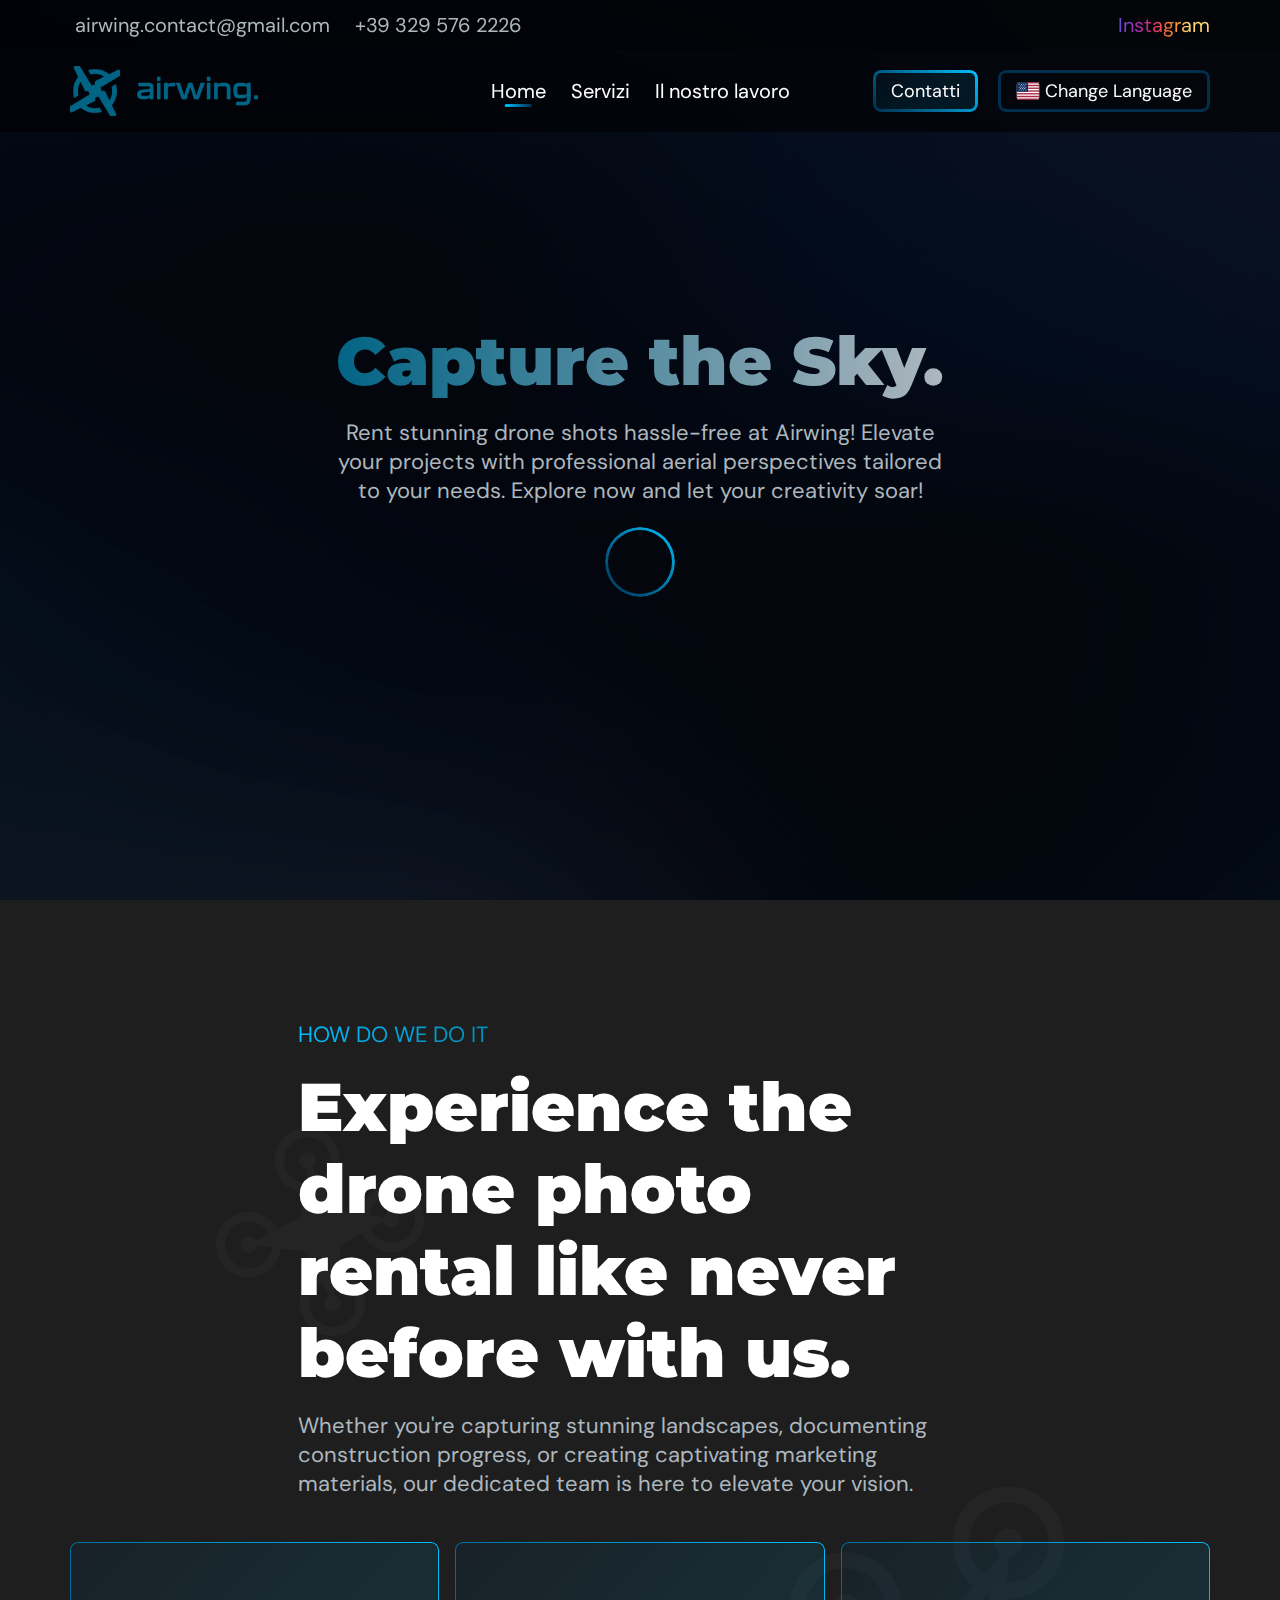
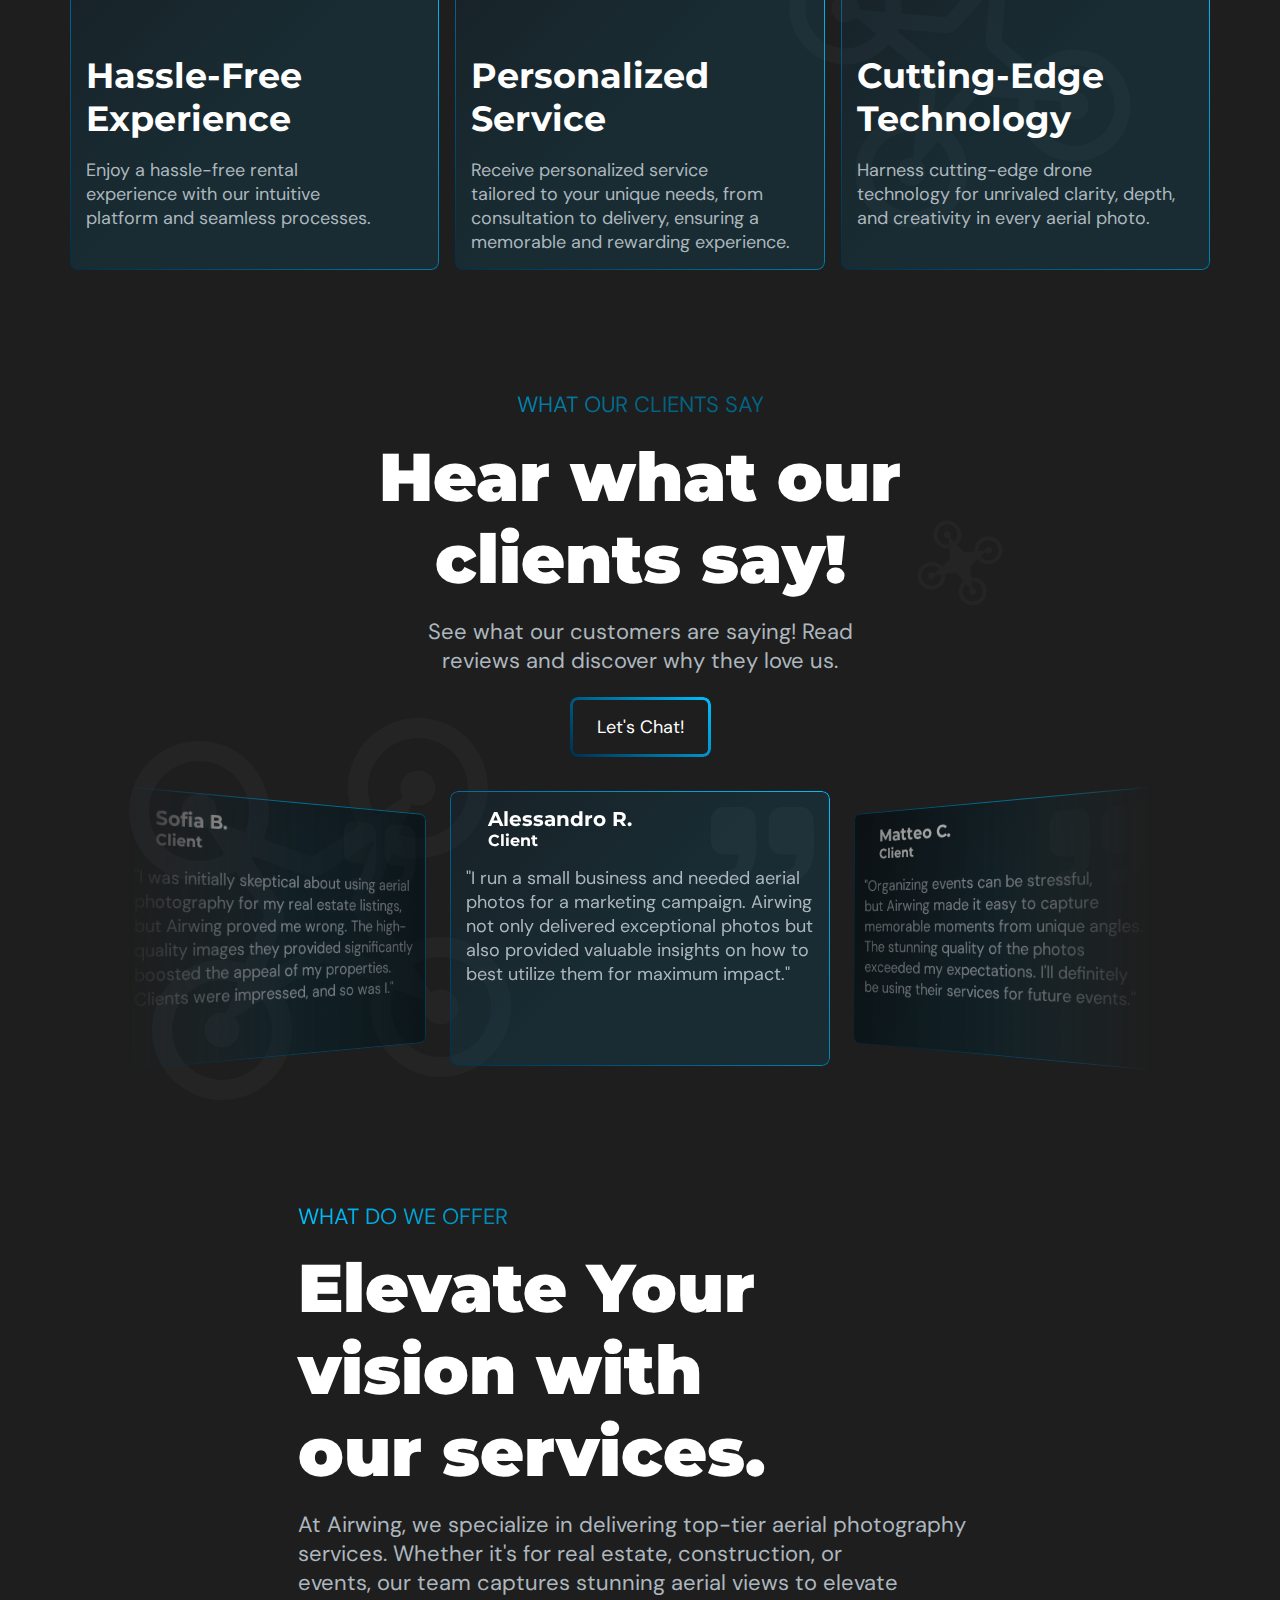
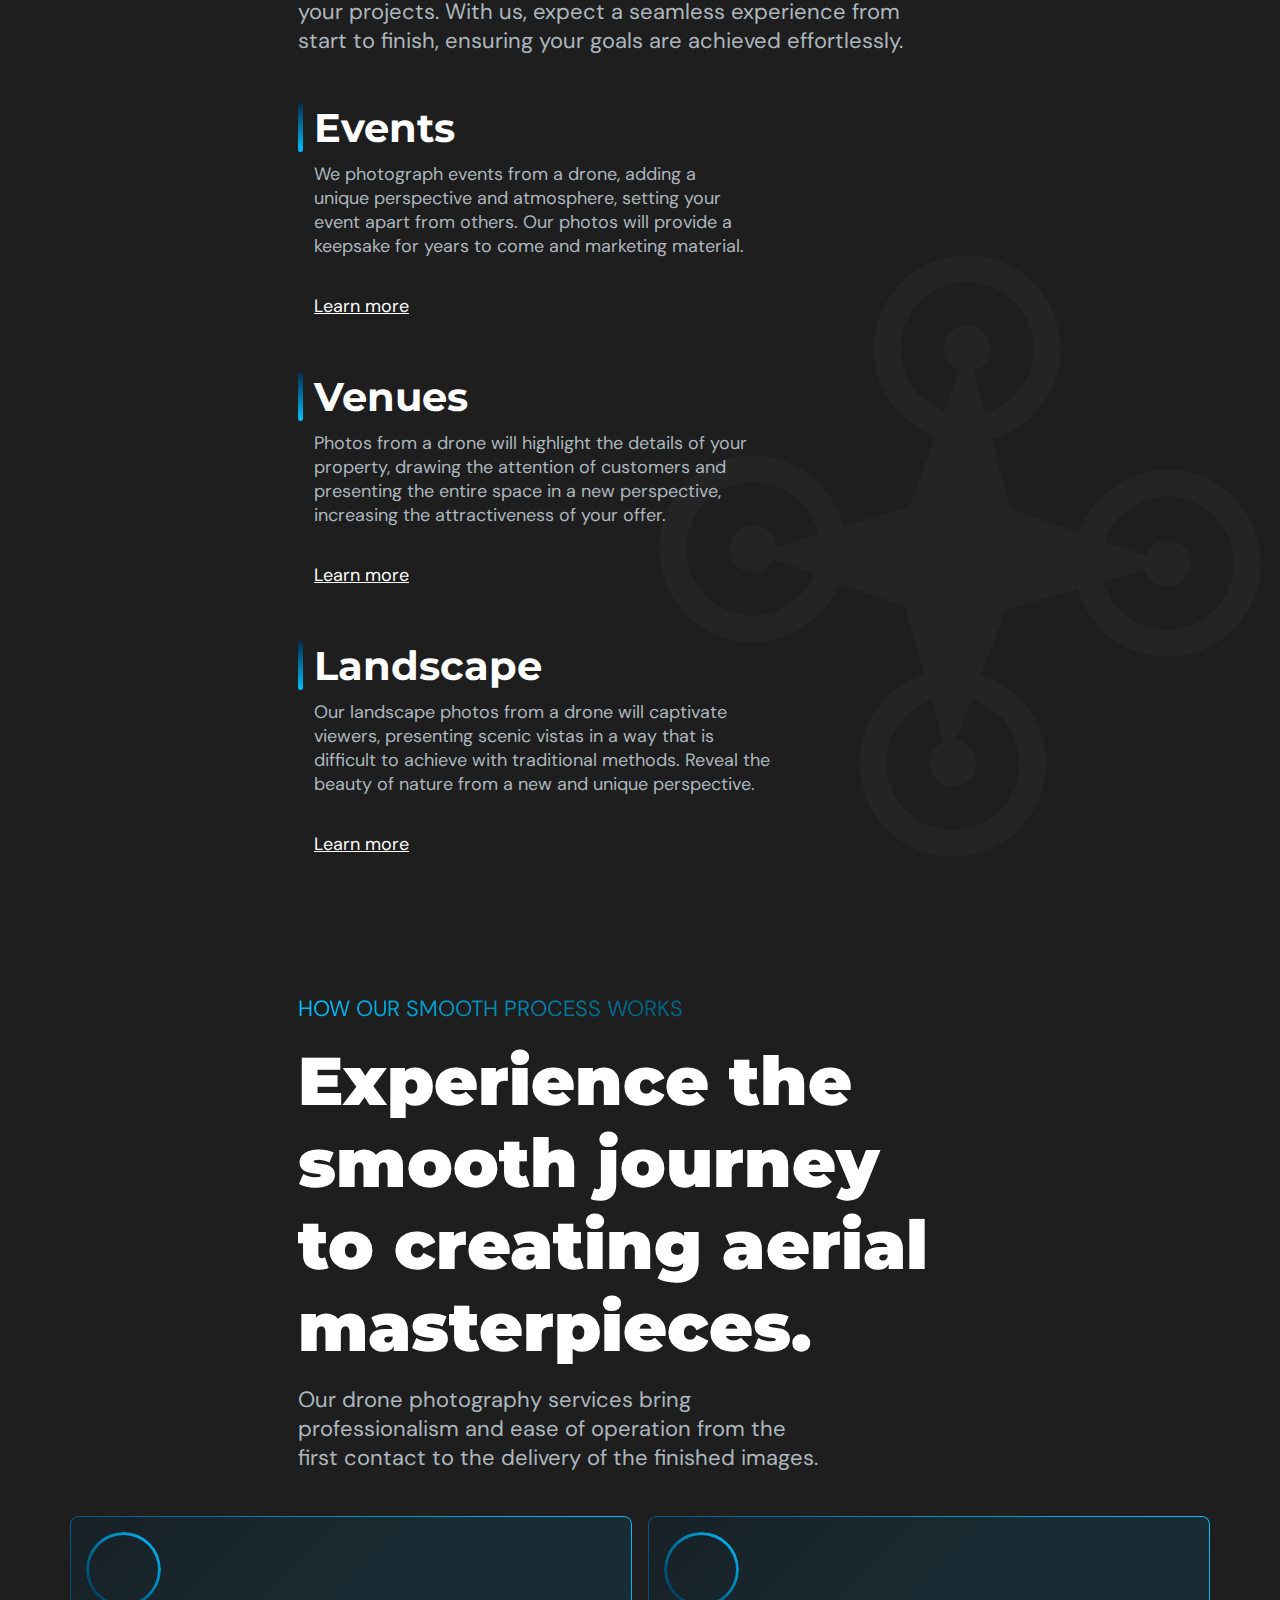
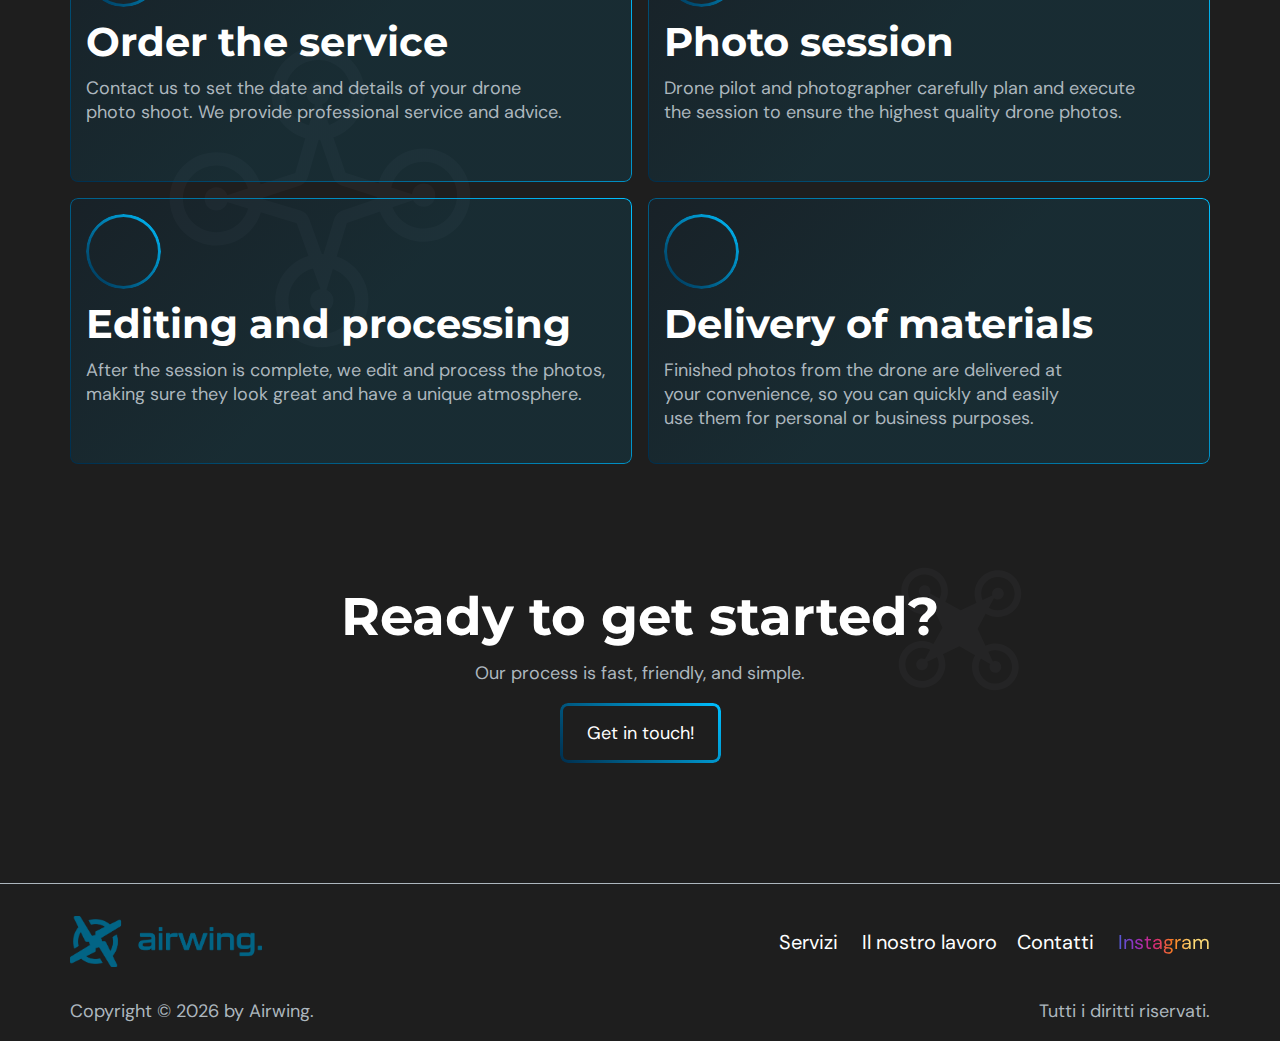
==== commit 00478540: "31.03 -v13 translating" ====
--- a/index.html
+++ b/index.html
@@ -41,7 +41,7 @@
         <div class="wrapper">
             <div class="nav-mobile__top-container">
                 <a href="./" class="nav-mobile__logo">
-                    <img src="./img/logo/logoLarge.png" alt="">
+                    <img src="./img/logo/logoLarge.png" alt="Logo">
                 </a>
                 <button class="nav-mobile__hamburger hamburger hamburger--collapse" type="button">
                     <span class="hamburger-box">
@@ -52,9 +52,9 @@
             <div class="nav-mobile__bottom-container">
                 <div class="nav-mobile__link-box">
                     <a href="./" class="nav-mobile__link">Home</a>
-                    <a href="./services" class="nav-mobile__link">Services</a>
-                    <a href="./our-work" class="nav-mobile__link">Our Work</a>
-                    <a href="./contact" class="nav-mobile__link">Contact</a>
+                    <a href="./services" class="nav-mobile__link">Servizi</a>
+                    <a href="./our-work" class="nav-mobile__link">Il nostro lavoro</a>
+                    <a href="./contact" class="nav-mobile__link">Contatti</a>
                     <a href="./en/" class="nav-mobile__link nav-mobile__link-language">
                         <svg xmlns="http://www.w3.org/2000/svg" width="24" height="24" viewBox="0 0 32 32">
                             <rect x="1" y="4" width="30" height="24" rx="4" ry="4" fill="#fff"></rect>
@@ -160,16 +160,16 @@
         <div class="nav__bottom-box">
             <div class="wrapper">
                 <a href="./" class="nav__logo">
-                    <img src="./img/logo/logoLarge.png" alt="">
+                    <img src="./img/logo/logoLarge.png" alt="Logo">
                 </a>
                 <div class="nav__link-box">
                     <a href="./" class="nav__link">Home</a>
-                    <a href="./services" class="nav__link">Services</a>
-                    <a href="./our-work" class="nav__link">Our Work</a>
+                    <a href="./services" class="nav__link">Servizi</a>
+                    <a href="./our-work" class="nav__link">Il nostro lavoro</a>
                 </div>
 
                 <div class="nav__btn-box">
-                    <a href="contact.html" class="nav__contact-btn">Contact</a>
+                    <a href="contact.html" class="nav__contact-btn">Contatti</a>
                     <a href="./en/" class="nav__btn-language">
                         <svg xmlns="http://www.w3.org/2000/svg" width="24" height="24" viewBox="0 0 32 32">
                             <rect x="1" y="4" width="30" height="24" rx="4" ry="4" fill="#fff"></rect>
@@ -520,15 +520,15 @@
     <footer class="footer">
         <div class="wrapper">
             <div class="footer__box">
-                <a href="./" class="footer__logo-link"><img src="./img/logo/logoLarge.png" alt=""
+                <a href="./" class="footer__logo-link"><img src="./img/logo/logoLarge.png" alt="Logo"
                         class="footer__logo"></a>
                 <div class="footer__link-box">
                     <div>
-                        <a href="./services" class="footer__link">Services</a>
-                        <a href="./our-work" class="footer__link">Our Work</a>
+                        <a href="./services" class="footer__link">Servizi</a>
+                        <a href="./our-work" class="footer__link">Il nostro lavoro</a>
                     </div>
                     <div>
-                        <a href="contact.html" class="footer__link">Contact</a>
+                        <a href="contact.html" class="footer__link">Contatti</a>
                         <a href="https://www.instagram.com/_airwing_/" target="_blank"
                             class="footer__link footer__ig-link">Instagram</a>
                     </div>
@@ -538,7 +538,7 @@
         <div class="wrapper">
             <div class="footer__bottom-text-box">
                 <p class="footer__text">Copyright &copy; <span class="footer__year"></span> by Airwing.</p>
-                <p class="footer__text">All rights reserved.</p>
+                <p class="footer__text">Tutti i diritti riservati.</p>
             </div>
         </div>
     </footer>
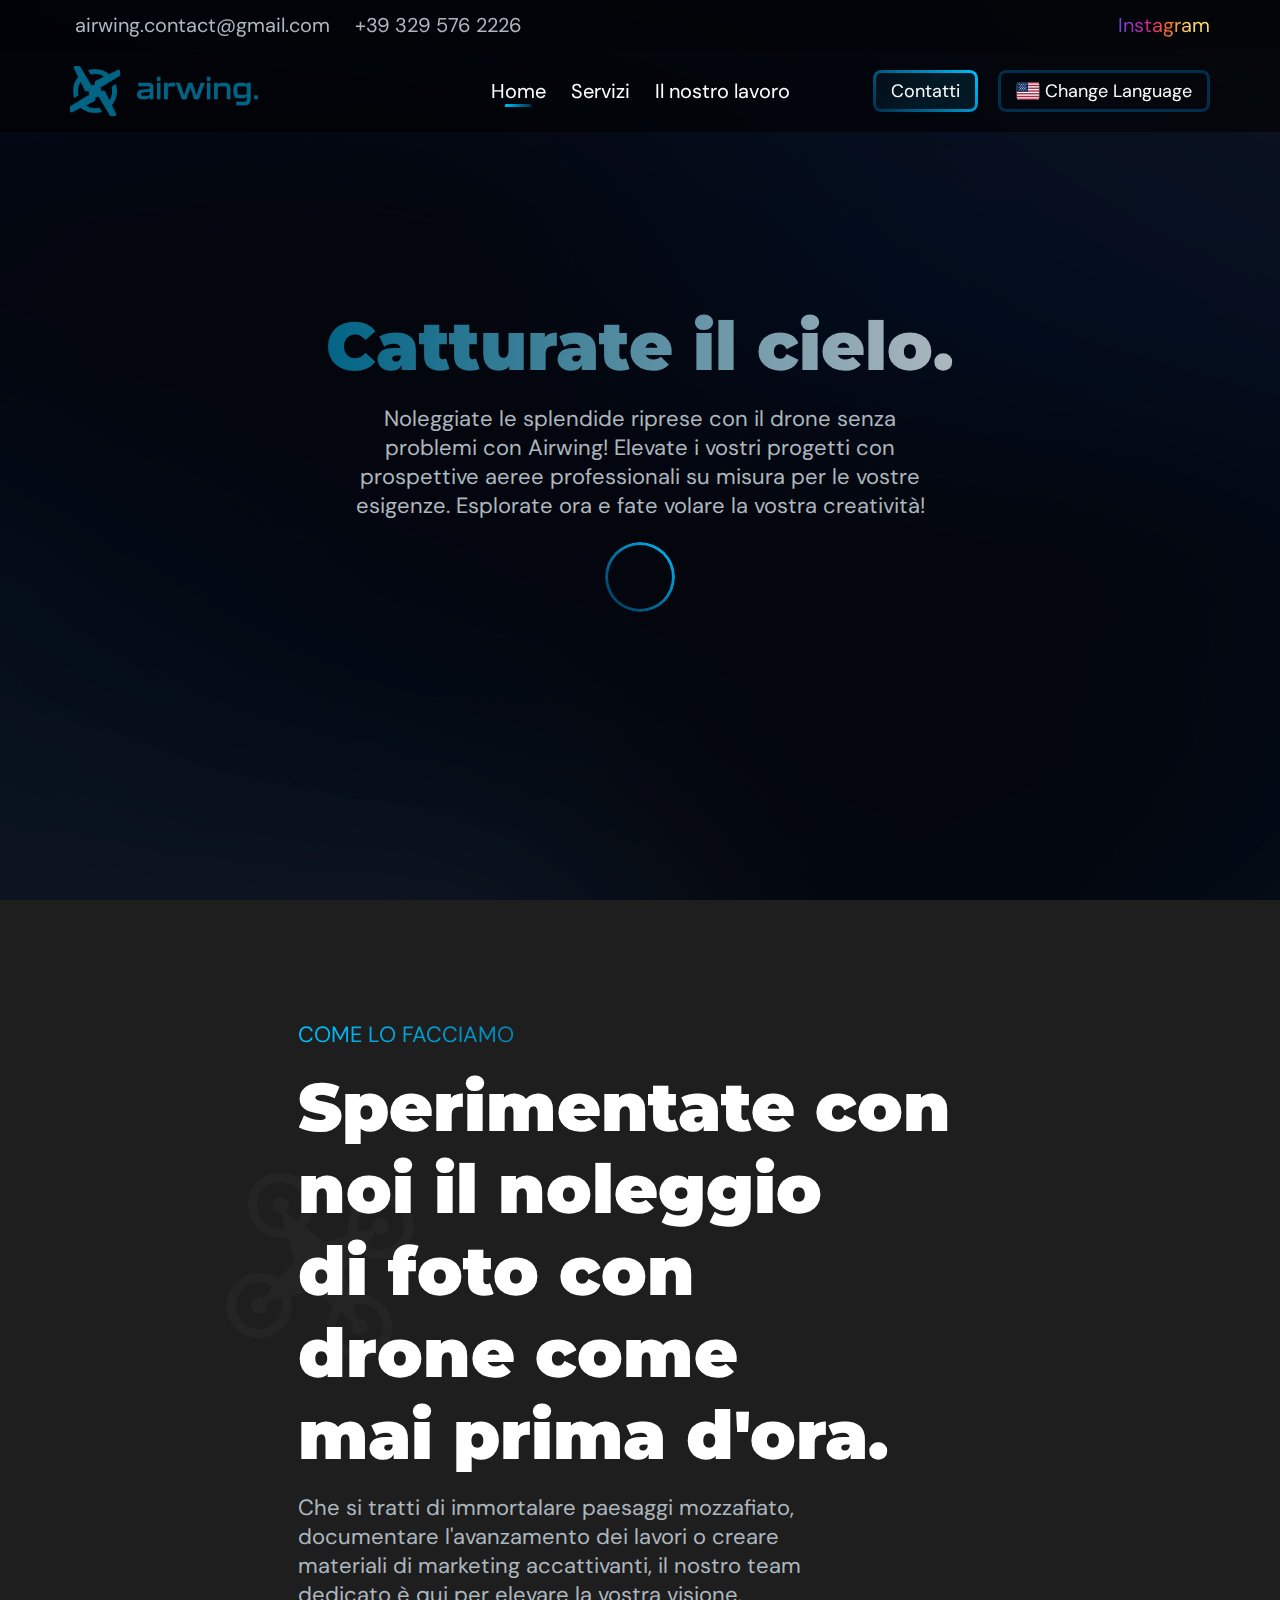
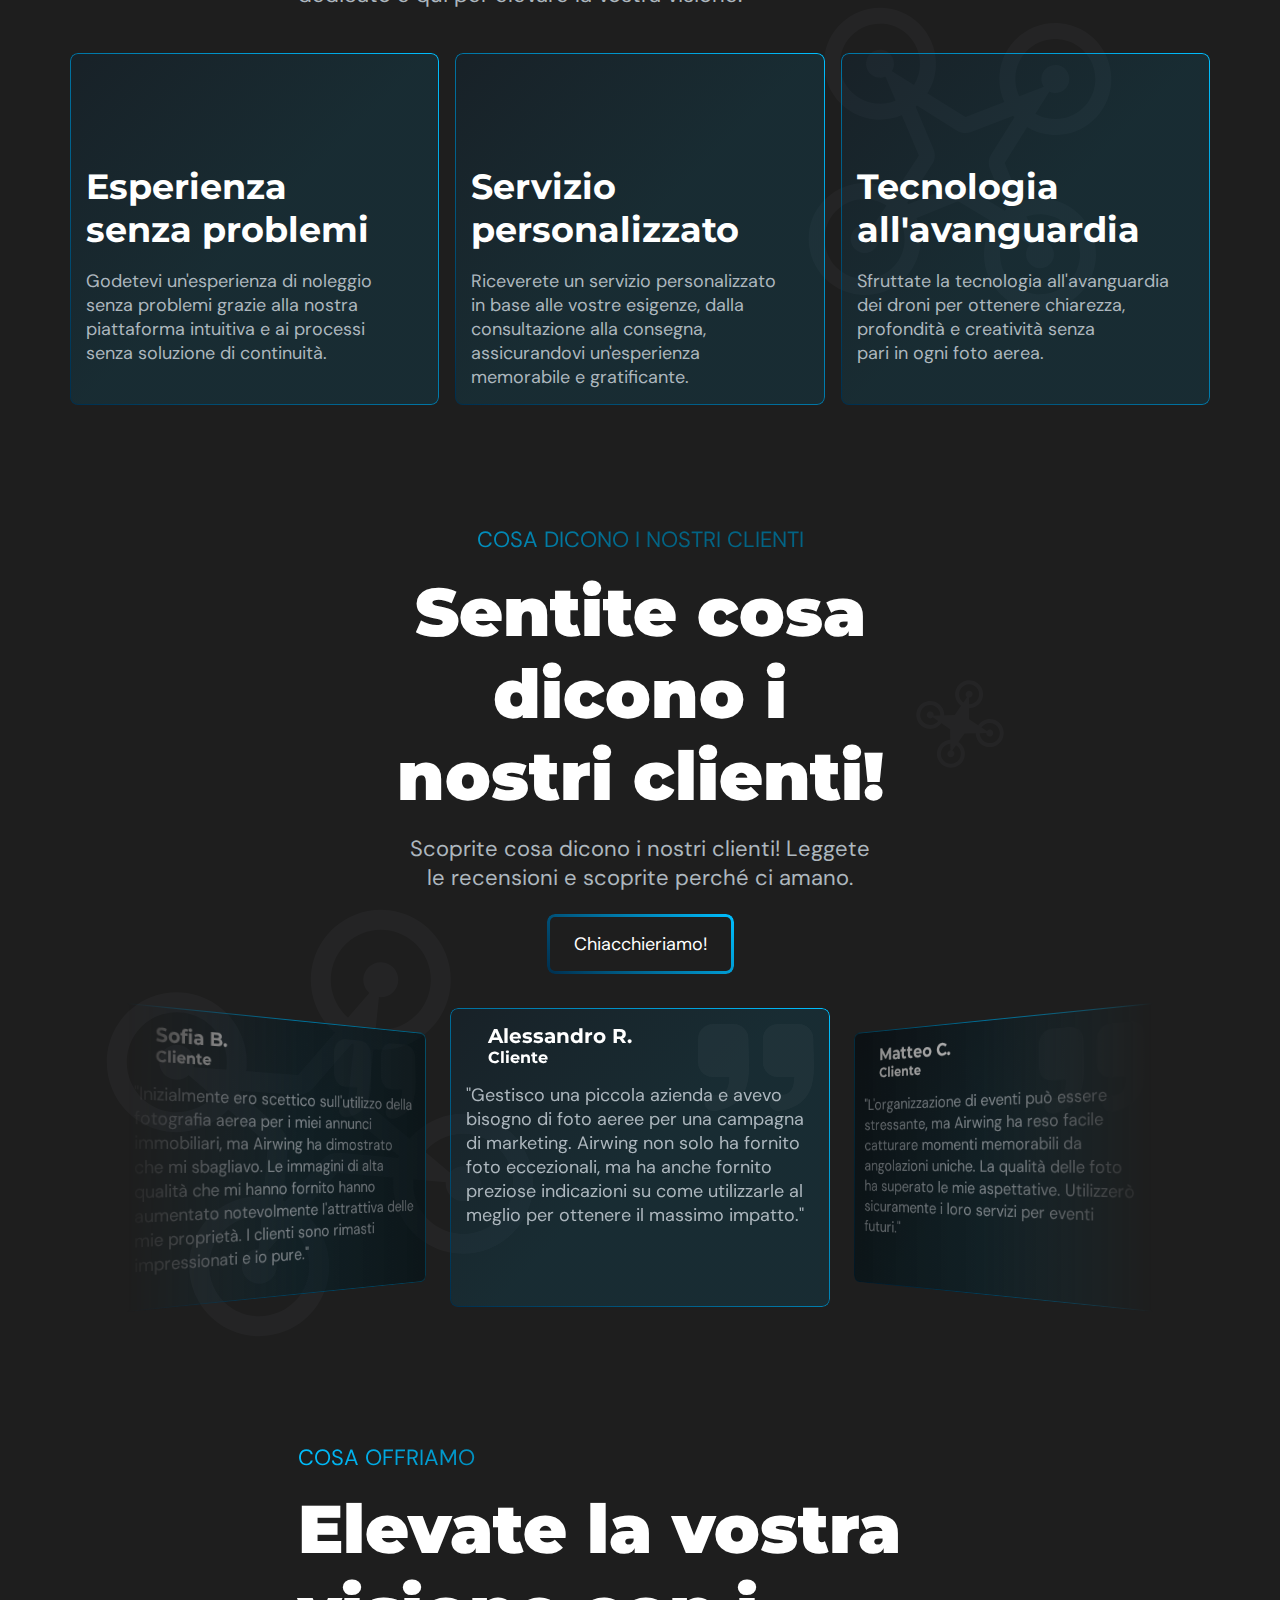
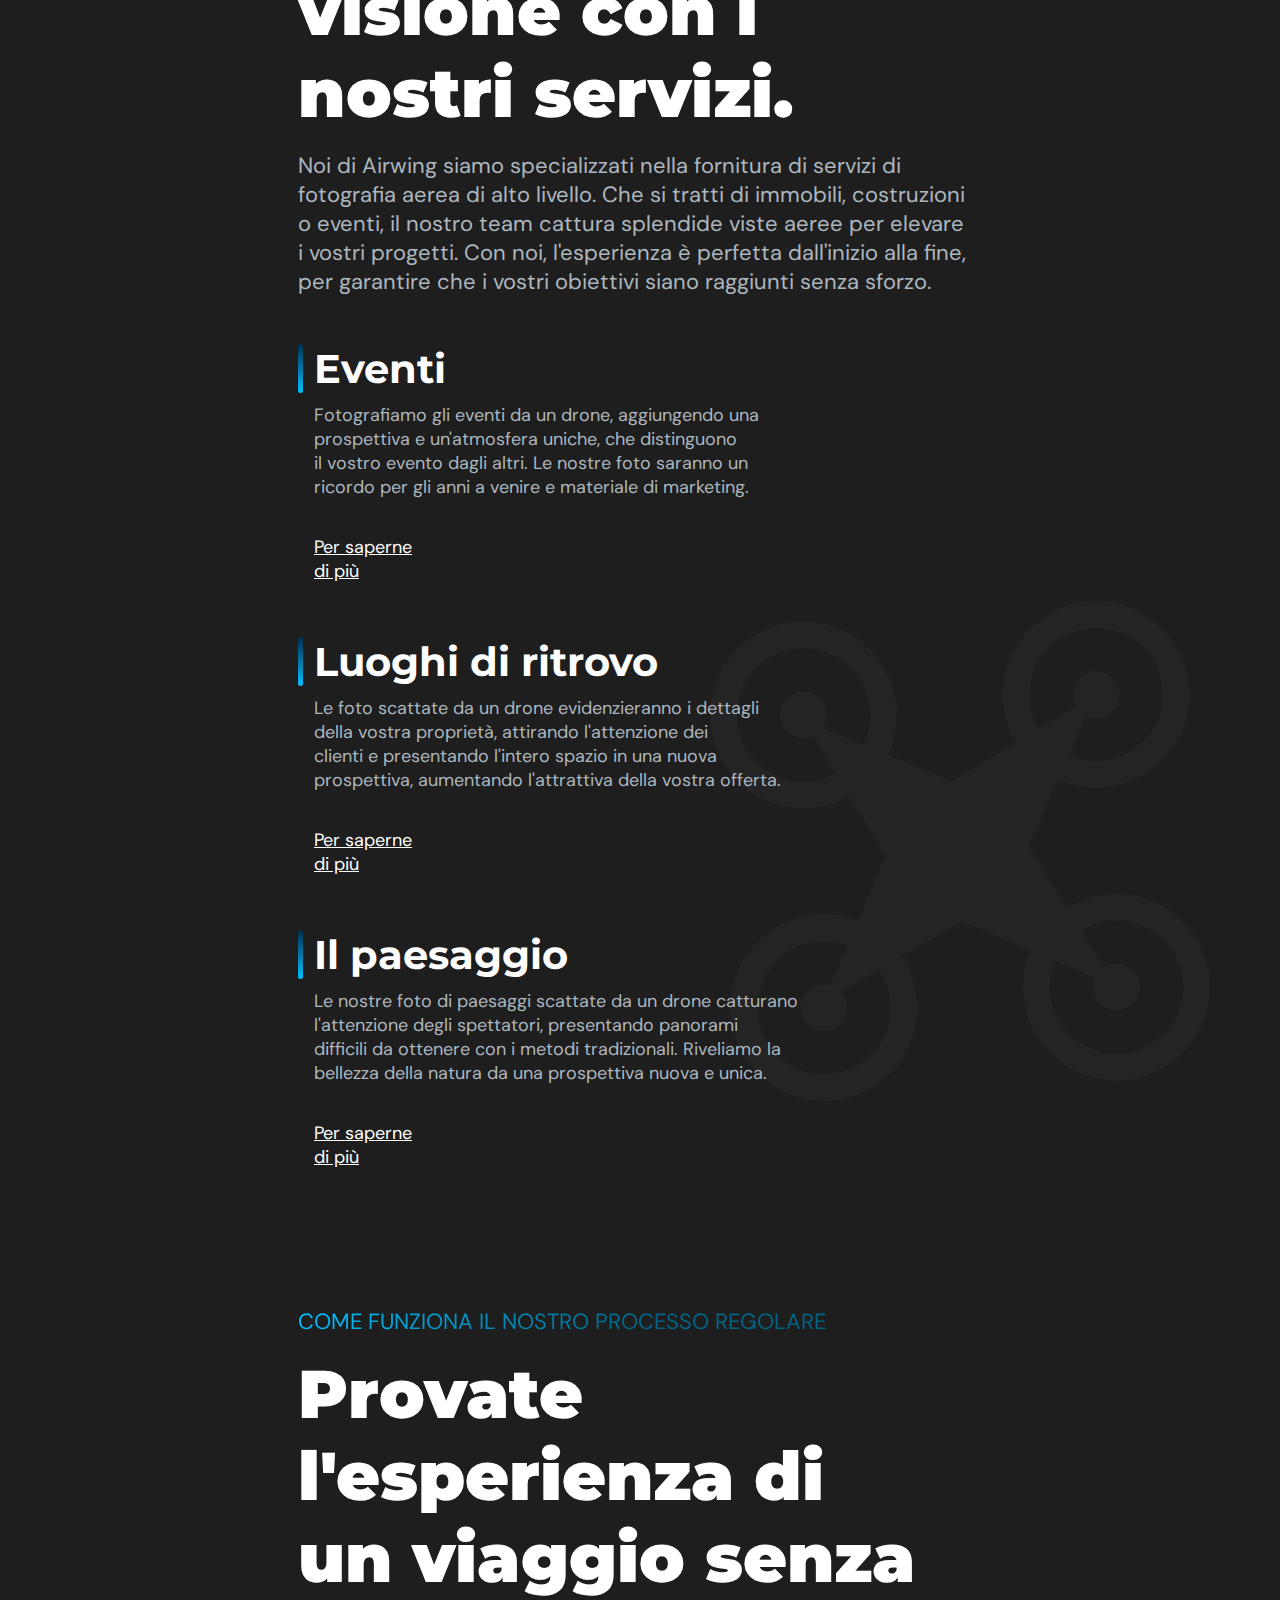
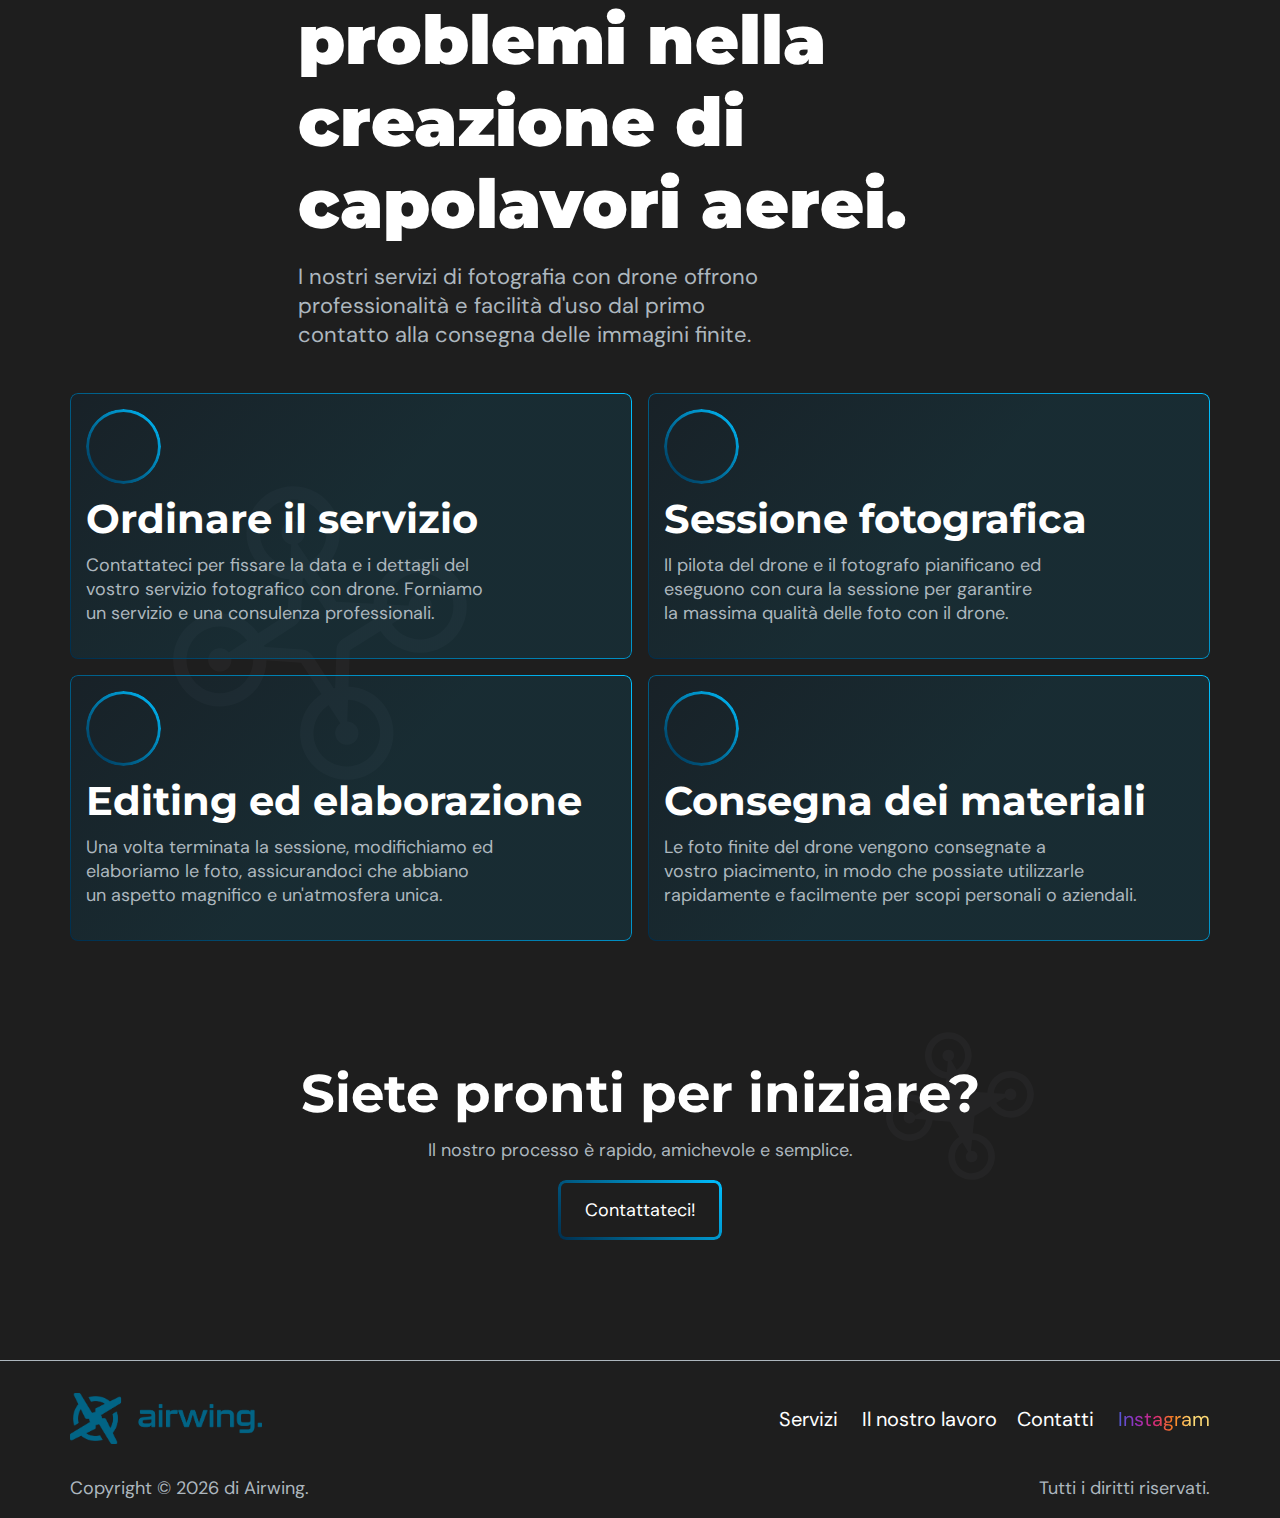
==== commit cba06097: "31.03 -v14 translate done" ====
--- a/index.html
+++ b/index.html
@@ -264,12 +264,10 @@
         </div>
         <div class="wrapper">
             <div class="text-box">
-                <h1 class="header__heading text__heading">Capture the Sky.</h1>
-                <p class="header__text text__p">Rent stunning drone shots hassle-free at Airwing! Elevate your
-                    projects
-                    with
-                    professional aerial perspectives tailored to your needs. Explore now and let your creativity soar!
-                </p>
+                <h1 class="header__heading text__heading">Catturate il cielo.</h1>
+                <p class="header__text text__p">Noleggiate le splendide riprese con il drone senza problemi con Airwing!
+                    Elevate i vostri progetti con prospettive aeree professionali su misura per le vostre esigenze.
+                    Esplorate ora e fate volare la vostra creatività!</p>
                 <a href="#how" class="header__btn"><i class="fa-solid fa-angle-down header__arrow-icon"></i></a>
             </div>
             <!-- <div class="header__bg-icons-box">
@@ -287,32 +285,32 @@
         </div>
         <div class="wrapper">
             <div class="text-box">
-                <p class="text__top">HOW DO WE DO IT</p>
-                <h2 class="text__heading">Experience the drone photo rental like never before with us.
-                </h2>
-                <p class="text__p">Whether you're capturing stunning landscapes, documenting construction progress, or
-                    creating captivating marketing materials, our dedicated team is here to elevate your vision.</p>
+                <p class="text__top">COME LO FACCIAMO</p>
+                <h2 class="text__heading">Sperimentate con noi il noleggio di foto con drone come mai prima d'ora.</h2>
+                <p class="text__p">Che si tratti di immortalare paesaggi mozzafiato, documentare l'avanzamento dei
+                    lavori o creare materiali di marketing accattivanti, il nostro team dedicato è qui per elevare la
+                    vostra visione.</p>
             </div>
             <div class="how__card-box">
                 <div class="how__card">
                     <i class="fa-regular fa-sun-bright how__card-icon"></i>
-                    <p class="how__card-title">Hassle-Free Experience</p>
-                    <p class="how__card-text">Enjoy a hassle-free rental experience with our intuitive platform and
-                        seamless processes.</p>
+                    <p class="how__card-title">Esperienza senza problemi</p>
+                    <p class="how__card-text">Godetevi un'esperienza di noleggio senza problemi grazie alla nostra
+                        piattaforma intuitiva e ai processi senza soluzione di continuità.</p>
                 </div>
 
                 <div class="how__card">
                     <i class="fa-regular fa-wand-magic-sparkles how__card-icon"></i>
-                    <p class="how__card-title">Personalized Service</p>
-                    <p class="how__card-text">Receive personalized service tailored to your unique needs, from
-                        consultation to delivery, ensuring a memorable and rewarding experience.</p>
+                    <p class="how__card-title">Servizio personalizzato</p>
+                    <p class="how__card-text">Riceverete un servizio personalizzato in base alle vostre esigenze, dalla
+                        consultazione alla consegna, assicurandovi un'esperienza memorabile e gratificante.</p>
                 </div>
 
                 <div class="how__card">
                     <i class="fa-regular fa-drone how__card-icon"></i>
-                    <p class="how__card-title">Cutting-Edge Technology</p>
-                    <p class="how__card-text">Harness cutting-edge drone technology for unrivaled clarity, depth, and
-                        creativity in every aerial photo.</p>
+                    <p class="how__card-title">Tecnologia all'avanguardia</p>
+                    <p class="how__card-text">Sfruttate la tecnologia all'avanguardia dei droni per ottenere chiarezza,
+                        profondità e creatività senza pari in ogni foto aerea.</p>
                 </div>
             </div>
         </div>
@@ -325,10 +323,11 @@
         </div>
         <div class="wrapper">
             <div class="text-box">
-                <p class="text__top">WHAT OUR CLIENTS SAY</p>
-                <h2 class="text__heading">Hear what our clients say!</h2>
-                <p class="text__p">See what our customers are saying! Read reviews and discover why they love us.</p>
-                <a href="contact.html" class="reviews__btn">Let's Chat!</a>
+                <p class="text__top">COSA DICONO I NOSTRI CLIENTI</p>
+                <h2 class="text__heading">Sentite cosa dicono i nostri clienti!</h2>
+                <p class="text__p">Scoprite cosa dicono i nostri clienti! Leggete le recensioni e scoprite perché ci
+                    amano.</p>
+                <a href="contact.html" class="reviews__btn">Chiacchieriamo!</a>
             </div>
 
             <!-- Slider main container -->
@@ -345,13 +344,13 @@
                                 <div class="reviews__card-img"><i class="fa-solid fa-circle-user"></i></div>
                                 <div class="reviews__card-text-box">
                                     <p class="reviews__card-author">Sofia B.</p>
-                                    <p class="reviews__card-who">Client</p>
+                                    <p class="reviews__card-who">Cliente</p>
                                 </div>
                             </div>
-                            <p class="reviews__card-text">"I was initially skeptical about using aerial photography for
-                                my real estate listings, but Airwing proved me wrong. The high-quality images they
-                                provided significantly boosted the appeal of
-                                my properties. Clients were impressed, and so was I."</p>
+                            <p class="reviews__card-text">"Inizialmente ero scettico sull'utilizzo della fotografia
+                                aerea per i miei annunci immobiliari, ma Airwing ha dimostrato che mi sbagliavo. Le
+                                immagini di alta qualità che mi hanno fornito hanno aumentato notevolmente l'attrattiva
+                                delle mie proprietà. I clienti sono rimasti impressionati e io pure."</p>
                         </div>
 
                         <div class="swiper-slide">
@@ -362,12 +361,13 @@
                                 <div class="reviews__card-img"><i class="fa-solid fa-circle-user"></i></div>
                                 <div class="reviews__card-text-box">
                                     <p class="reviews__card-author">Alessandro R.</p>
-                                    <p class="reviews__card-who">Client</p>
+                                    <p class="reviews__card-who">Cliente</p>
                                 </div>
                             </div>
-                            <p class="reviews__card-text">"I run a small business and needed aerial photos for a
-                                marketing campaign. Airwing not only delivered exceptional photos but also provided
-                                valuable insights on how to best utilize them for maximum impact."</p>
+                            <p class="reviews__card-text">"Gestisco una piccola azienda e avevo bisogno di foto aeree
+                                per una campagna di marketing. Airwing non solo ha fornito foto eccezionali, ma ha anche
+                                fornito preziose indicazioni su come utilizzarle al meglio per ottenere il massimo
+                                impatto."</p>
                         </div>
 
                         <div class="swiper-slide">
@@ -378,13 +378,13 @@
                                 <div class="reviews__card-img"><i class="fa-solid fa-circle-user"></i></div>
                                 <div class="reviews__card-text-box">
                                     <p class="reviews__card-author">Matteo C.</p>
-                                    <p class="reviews__card-who">Client</p>
+                                    <p class="reviews__card-who">Cliente</p>
                                 </div>
                             </div>
-                            <p class="reviews__card-text">"Organizing events can be stressful, but Airwing
-                                made it easy to capture memorable moments from unique angles. The stunning quality of
-                                the photos exceeded my expectations. I'll
-                                definitely be using their services for future events."</p>
+                            <p class="reviews__card-text">"L'organizzazione di eventi può essere stressante, ma Airwing
+                                ha reso facile catturare momenti memorabili da angolazioni uniche. La qualità delle foto
+                                ha superato le mie aspettative. Utilizzerò sicuramente i loro servizi per eventi
+                                futuri."</p>
                         </div>
 
                         <div class="swiper-slide">
@@ -395,13 +395,13 @@
                                 <div class="reviews__card-img"><i class="fa-solid fa-circle-user"></i></div>
                                 <div class="reviews__card-text-box">
                                     <p class="reviews__card-author">Marco F.</p>
-                                    <p class="reviews__card-who">Client</p>
+                                    <p class="reviews__card-who">Cliente</p>
                                 </div>
                             </div>
-                            <p class="reviews__card-text">"I was hesitant about using aerial photography for my
-                                business, but Airwing made the process seamless and stress-free. From the
-                                initial consultation to the final delivery of images, their dedication were evident
-                                ensuring a smooth experience throughout."</p>
+                            <p class="reviews__card-text">"Ero titubante all'idea di utilizzare la fotografia aerea per
+                                la mia attività, ma Airwing ha reso il processo senza problemi e senza stress. Dalla
+                                consultazione iniziale alla consegna finale delle immagini, la loro dedizione è stata
+                                evidente, garantendo un'esperienza senza intoppi."</p>
                         </div>
                     </div>
                 </div>
@@ -416,39 +416,38 @@
         </div>
         <div class="wrapper">
             <div class="text-box">
-                <p class="text__top">WHAT DO WE OFFER</p>
-                <h2 class="text__heading">Elevate Your vision with our services.</h2>
-                <p class="text__p">At Airwing, we specialize in delivering top-tier aerial photography services. Whether
-                    it's for real estate, construction, or events, our team captures stunning aerial views to elevate
-                    your projects. With us, expect a seamless experience from start to finish, ensuring your goals are
-                    achieved effortlessly.</p>
+                <p class="text__top">COSA OFFRIAMO</p>
+                <h2 class="text__heading">Elevate la vostra visione con i nostri servizi.</h2>
+                <p class="text__p">Noi di Airwing siamo specializzati nella fornitura di servizi di fotografia aerea di
+                    alto livello. Che si tratti di immobili, costruzioni o eventi, il nostro team cattura splendide
+                    viste aeree per elevare i vostri progetti. Con noi, l'esperienza è perfetta dall'inizio alla fine,
+                    per garantire che i vostri obiettivi siano raggiunti senza sforzo.</p>
                 <div class="services__container">
                     <div class="services__box">
-                        <h3 class="services__title text__heading-xs">Events</h3>
-                        <p class="services__text text__p-sm">We photograph events from a drone, adding a unique
-                            perspective
-                            and atmosphere, setting your event apart from others. Our photos will provide a keepsake for
-                            years to come and marketing material.</p>
-                        <a href="./services" class="services__link text__p-xs"><span class="services__link-text">Learn
-                                more</span>&nbsp;<i class="fa-regular fa-arrow-right"></i></a>
+                        <h3 class="services__title text__heading-xs">Eventi</h3>
+                        <p class="services__text text__p-sm">Fotografiamo gli eventi da un drone, aggiungendo una
+                            prospettiva e un'atmosfera uniche, che distinguono il vostro evento dagli altri. Le nostre
+                            foto saranno un ricordo per gli anni a venire e materiale di marketing.</p>
+                        <a href="./services" class="services__link text__p-xs"><span class="services__link-text">Per
+                                saperne di più</span>&nbsp;<i class="fa-regular fa-arrow-right"></i></a>
                     </div>
 
                     <div class="services__box">
-                        <h3 class="services__title text__heading-xs">Venues</h3>
-                        <p class="services__text text__p-sm">Photos from a drone will highlight the details of your
-                            property, drawing the attention of customers and presenting the entire space in a new
-                            perspective, increasing the attractiveness of your offer.</p>
-                        <a href="./services" class="services__link text__p-xs"><span class="services__link-text">Learn
-                                more</span>&nbsp;<i class="fa-regular fa-arrow-right"></i></a>
+                        <h3 class="services__title text__heading-xs">Luoghi di ritrovo</h3>
+                        <p class="services__text text__p-sm">Le foto scattate da un drone evidenzieranno i dettagli
+                            della vostra proprietà, attirando l'attenzione dei clienti e presentando l'intero spazio in
+                            una nuova prospettiva, aumentando l'attrattiva della vostra offerta.</p>
+                        <a href="./services" class="services__link text__p-xs"><span class="services__link-text">Per
+                                saperne di più</span>&nbsp;<i class="fa-regular fa-arrow-right"></i></a>
                     </div>
 
                     <div class="services__box">
-                        <h3 class="services__title text__heading-xs">Landscape</h3>
-                        <p class="services__text text__p-sm">Our landscape photos from a drone will captivate viewers,
-                            presenting scenic vistas in a way that is difficult to achieve with traditional methods.
-                            Reveal the beauty of nature from a new and unique perspective.</p>
-                        <a href="./services" class="services__link text__p-xs"><span class="services__link-text">Learn
-                                more</span>&nbsp;<i class="fa-regular fa-arrow-right"></i></a>
+                        <h3 class="services__title text__heading-xs">Il paesaggio</h3>
+                        <p class="services__text text__p-sm">Le nostre foto di paesaggi scattate da un drone catturano
+                            l'attenzione degli spettatori, presentando panorami difficili da ottenere con i metodi
+                            tradizionali. Riveliamo la bellezza della natura da una prospettiva nuova e unica.</p>
+                        <a href="./services" class="services__link text__p-xs"><span class="services__link-text">Per
+                                saperne di più</span>&nbsp;<i class="fa-regular fa-arrow-right"></i></a>
                     </div>
                 </div>
             </div>
@@ -462,42 +461,41 @@
         </div>
         <div class="wrapper">
             <div class="text-box">
-                <p class="text__top">HOW OUR SMOOTH PROCESS WORKS</p>
-                <h2 class="text__heading">Experience the smooth journey to creating aerial masterpieces.</h2>
-                <p class="text__p">Our drone photography services bring professionalism and ease of operation from the
-                    first contact to the delivery of the finished images.</p>
+                <p class="text__top">COME FUNZIONA IL NOSTRO PROCESSO REGOLARE</p>
+                <h2 class="text__heading">Provate l'esperienza di un viaggio senza problemi nella creazione di
+                    capolavori aerei.</h2>
+                <p class="text__p">I nostri servizi di fotografia con drone offrono professionalità e facilità d'uso dal
+                    primo contatto alla consegna delle immagini finite.</p>
             </div>
             <div class="process__card-box">
                 <div class="process__card">
                     <div class="process__card-icon-box"><i class="fa-regular fa-1 process__card-icon"></i>
                     </div>
-                    <h6 class="process__card-title text__heading-xs">Order the service</h6>
-                    <p class="process__card-text text__p-sm">Contact us to set the date and details of your drone
-                        photo shoot. We
-                        provide professional service and advice.</p>
+                    <h6 class="process__card-title text__heading-xs">Ordinare il servizio</h6>
+                    <p class="process__card-text text__p-sm">Contattateci per fissare la data e i dettagli del vostro
+                        servizio fotografico con drone. Forniamo un servizio e una consulenza professionali.</p>
                 </div>
 
                 <div class="process__card">
                     <div class="process__card-icon-box"><i class="fa-regular fa-2 process__card-icon"></i></div>
-                    <h6 class="process__card-title text__heading-xs">Photo session</h6>
-                    <p class="process__card-text text__p-sm">Drone pilot and photographer carefully plan and
-                        execute the session to ensure the highest quality drone photos.</p>
+                    <h6 class="process__card-title text__heading-xs">Sessione fotografica</h6>
+                    <p class="process__card-text text__p-sm">Il pilota del drone e il fotografo pianificano ed eseguono
+                        con cura la sessione per garantire la massima qualità delle foto con il drone.</p>
                 </div>
 
                 <div class="process__card">
                     <div class="process__card-icon-box"><i class="fa-regular fa-3 process__card-icon"></i></div>
-                    <h6 class="process__card-title text__heading-xs">Editing and processing</h6>
-                    <p class="process__card-text text__p-sm">After the session is complete, we edit and process the
-                        photos, making
-                        sure they look great and have a unique atmosphere.</p>
+                    <h6 class="process__card-title text__heading-xs">Editing ed elaborazione</h6>
+                    <p class="process__card-text text__p-sm">Una volta terminata la sessione, modifichiamo ed elaboriamo
+                        le foto, assicurandoci che abbiano un aspetto magnifico e un'atmosfera unica.</p>
                 </div>
 
                 <div class="process__card">
                     <div class="process__card-icon-box"><i class="fa-regular fa-4 process__card-icon"></i></div>
-                    <h6 class="process__card-title text__heading-xs">Delivery of materials</h6>
-                    <p class="process__card-text text__p-sm">Finished photos from the drone are delivered at your
-                        convenience, so
-                        you can quickly and easily use them for personal or business purposes.</p>
+                    <h6 class="process__card-title text__heading-xs">Consegna dei materiali</h6>
+                    <p class="process__card-text text__p-sm">Le foto finite del drone vengono consegnate a vostro
+                        piacimento, in modo che possiate utilizzarle rapidamente e facilmente per scopi personali o
+                        aziendali.</p>
                 </div>
             </div>
         </div>
@@ -510,9 +508,9 @@
         </div>
         <div class="wrapper">
             <div class="text-box">
-                <h3 class="text__heading-sm">Ready to get started?</h3>
-                <p class="text__p-sm">Our process is fast, friendly, and simple.</p>
-                <a href="contact.html" class="get-in-touch__btn">Get in touch!</a>
+                <h3 class="text__heading-sm">Siete pronti per iniziare?</h3>
+                <p class="text__p-sm">Il nostro processo è rapido, amichevole e semplice.</p>
+                <a href="contact.html" class="get-in-touch__btn">Contattateci!</a>
             </div>
         </div>
     </section>
@@ -537,7 +535,7 @@
         </div>
         <div class="wrapper">
             <div class="footer__bottom-text-box">
-                <p class="footer__text">Copyright &copy; <span class="footer__year"></span> by Airwing.</p>
+                <p class="footer__text">Copyright &copy; <span class="footer__year"></span> di Airwing.</p>
                 <p class="footer__text">Tutti i diritti riservati.</p>
             </div>
         </div>
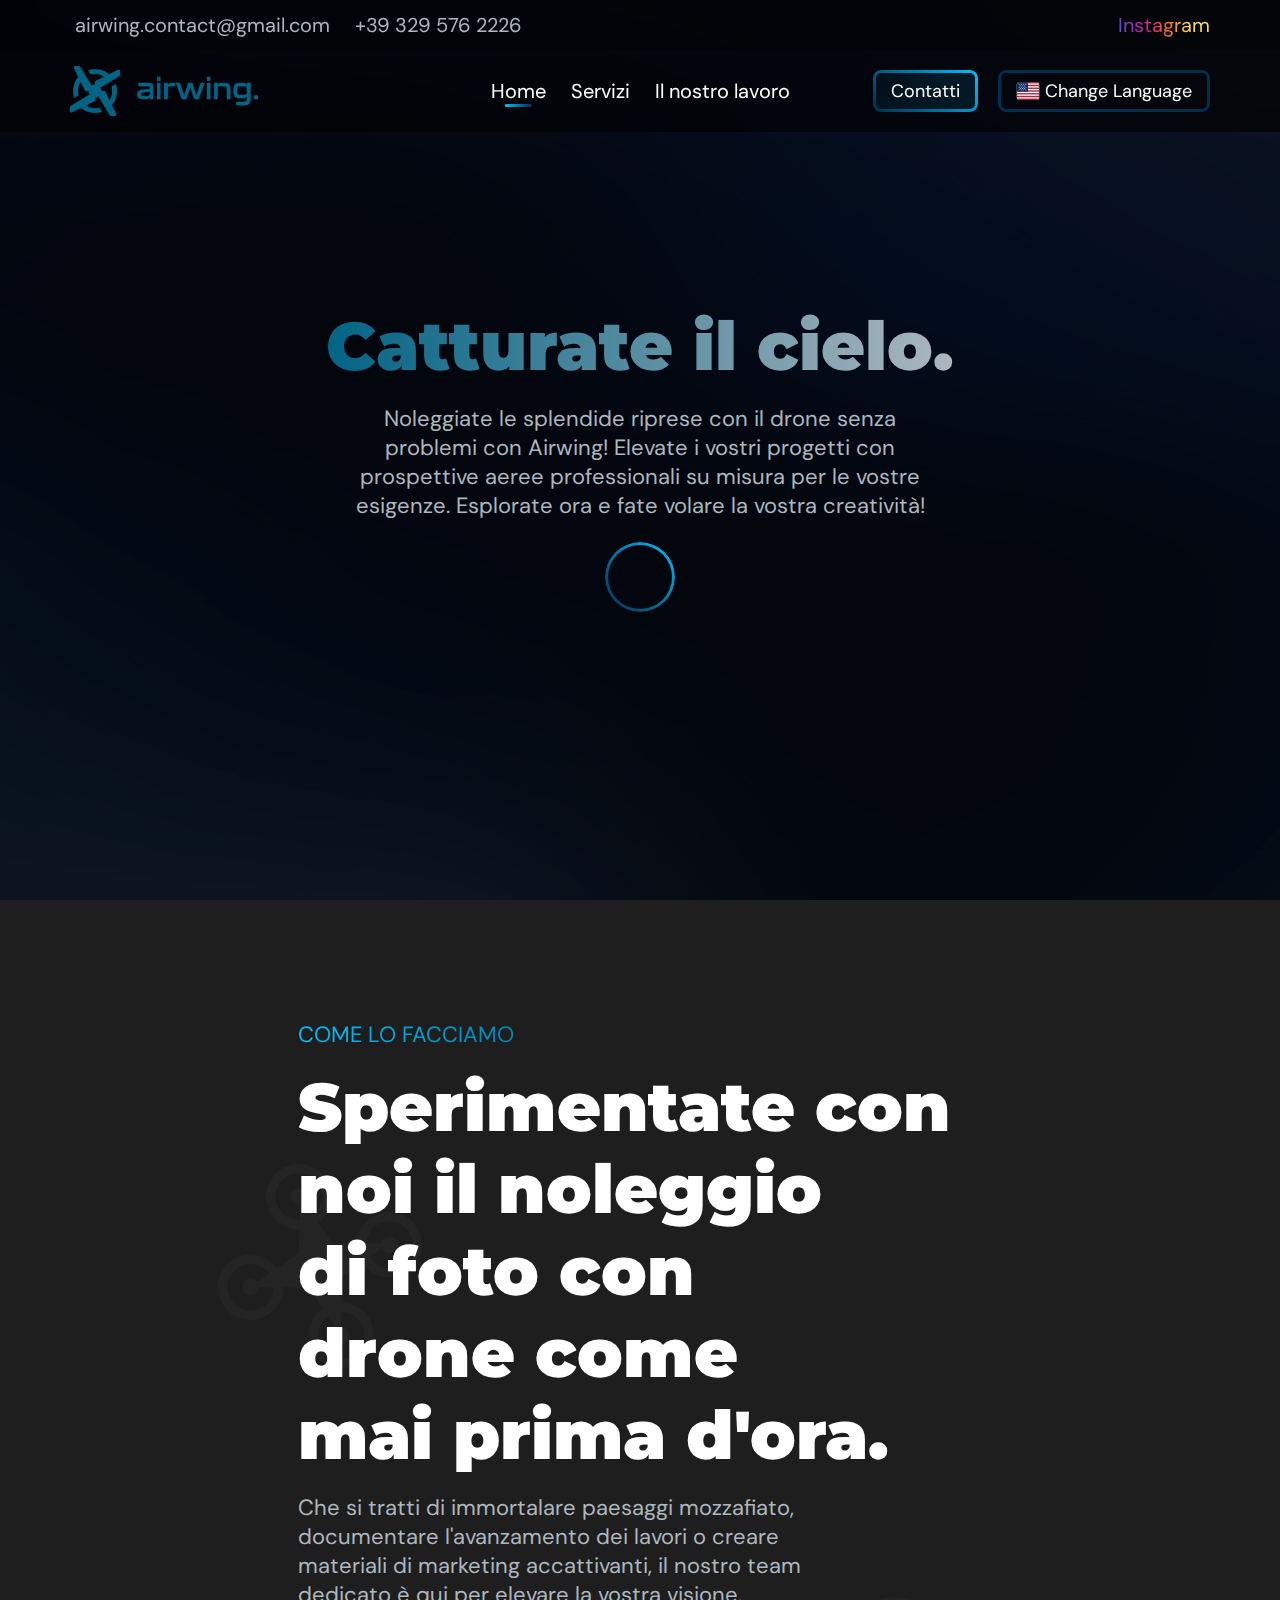
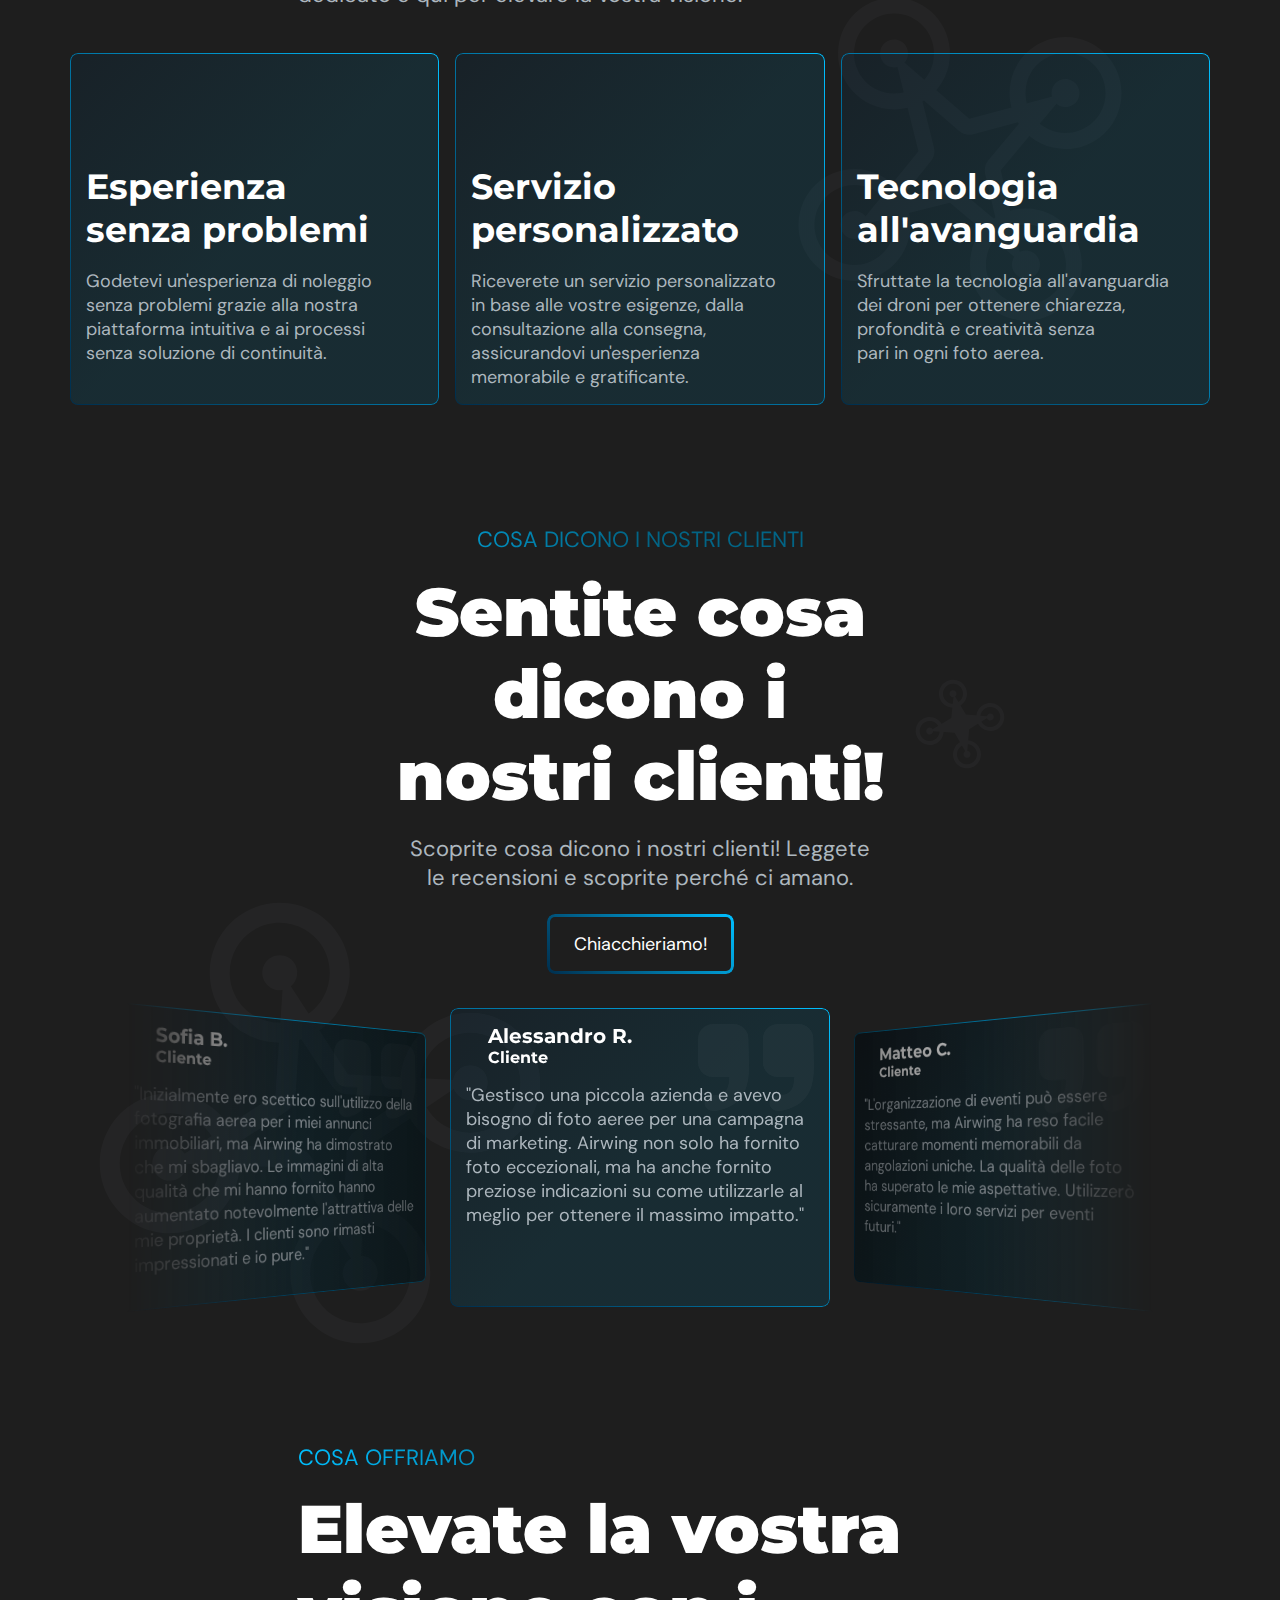
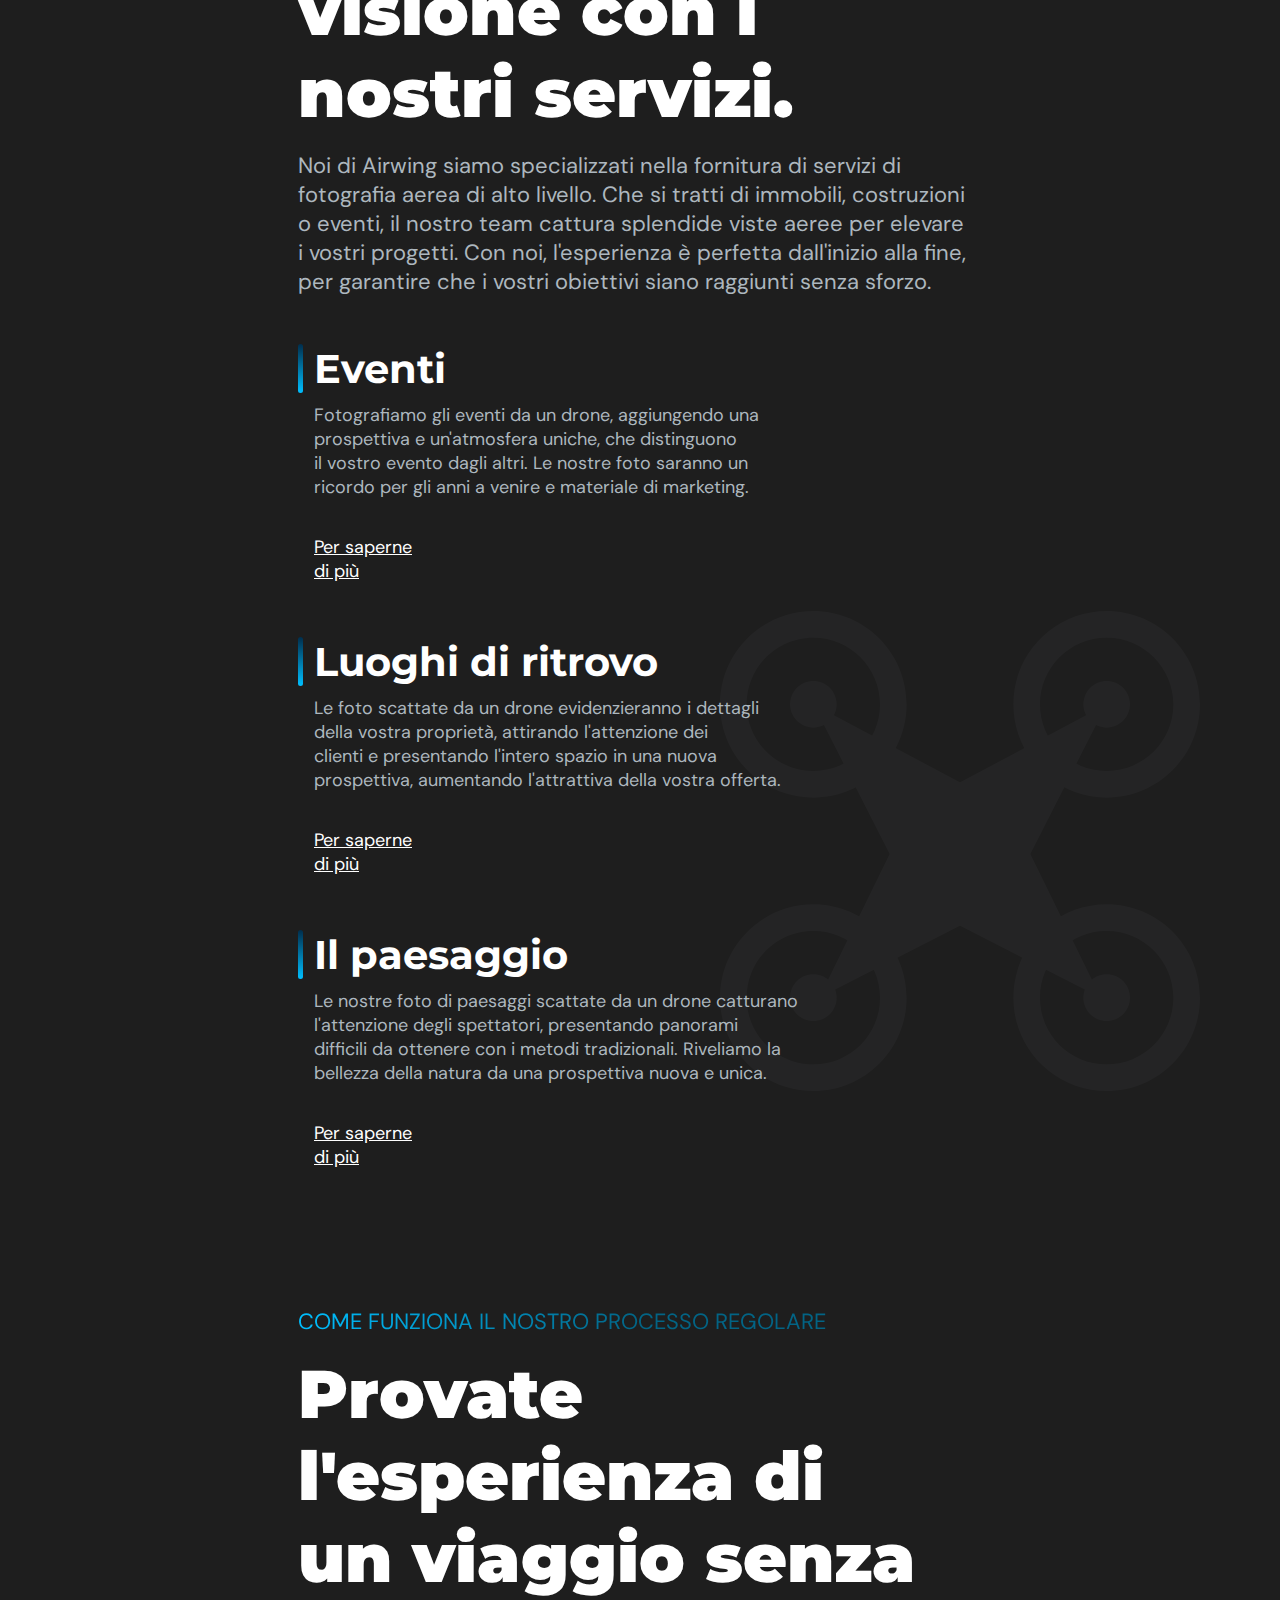
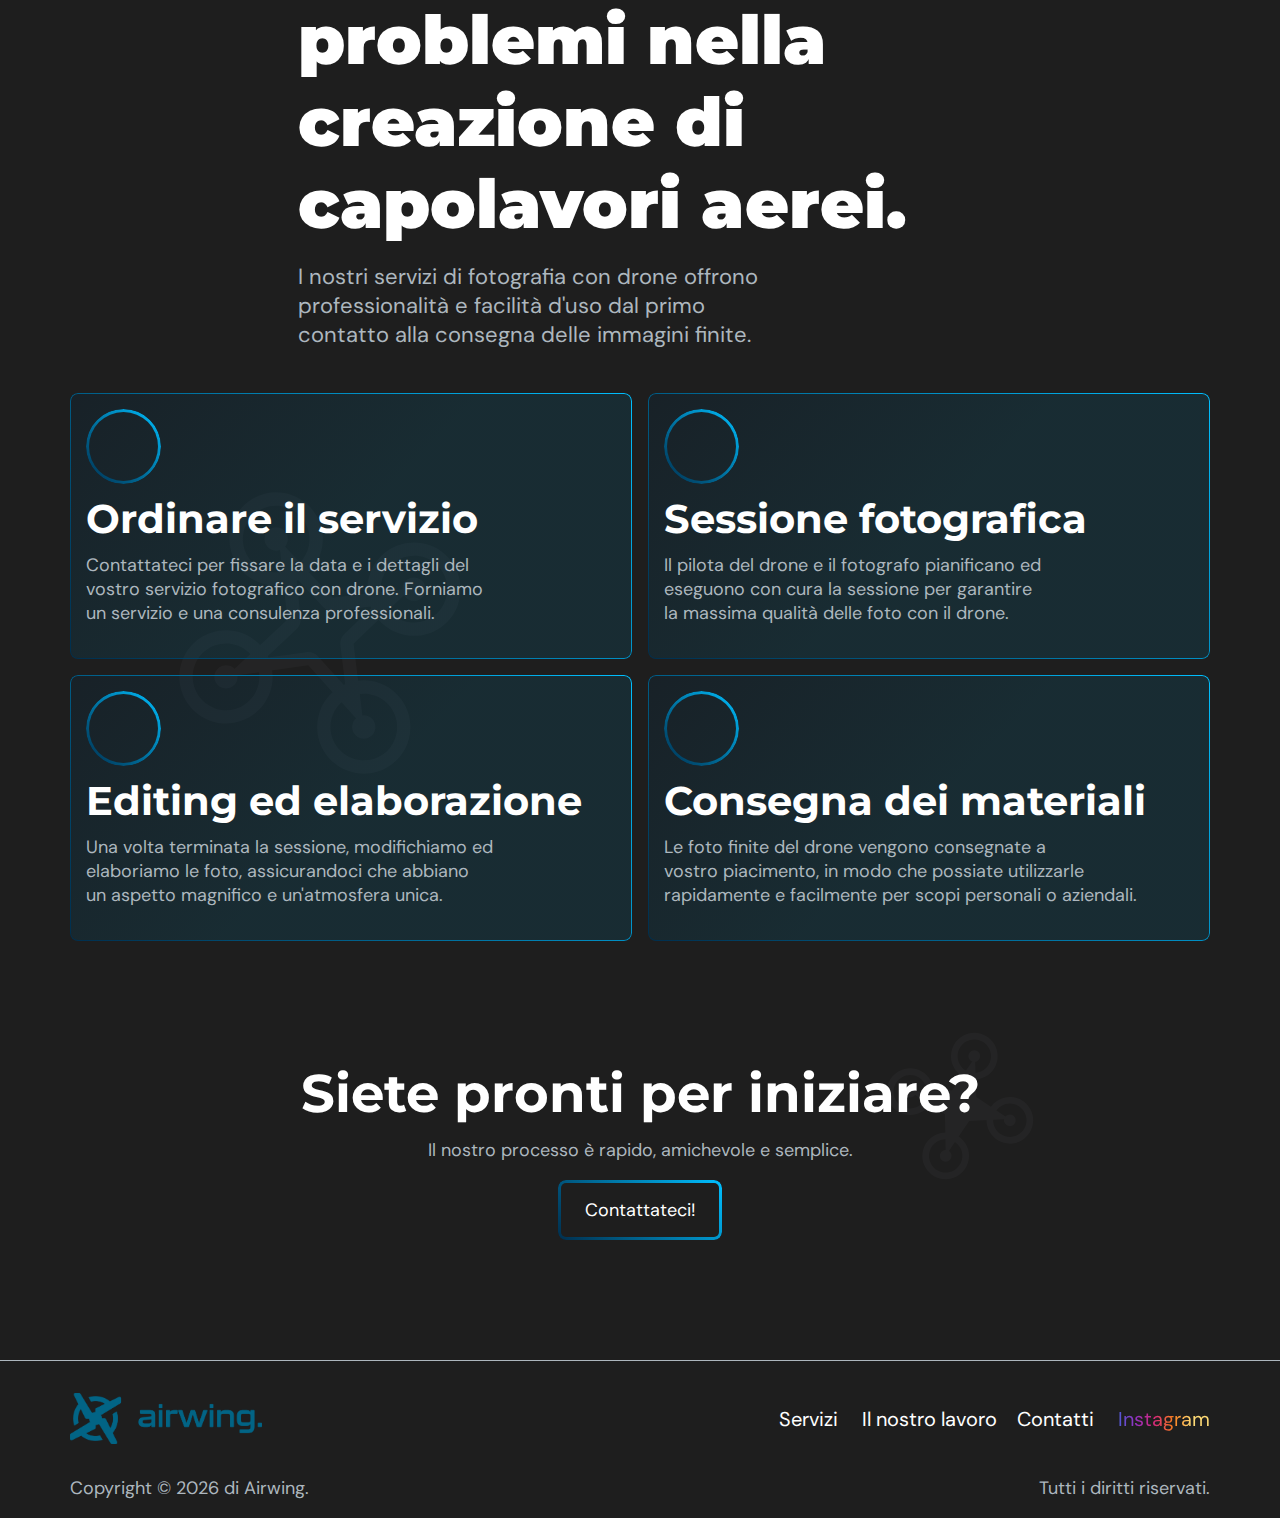
==== commit a615fc40: "1.04 v3 -test fix for contact form" ====
--- a/index.html
+++ b/index.html
@@ -169,7 +169,7 @@
                 </div>
 
                 <div class="nav__btn-box">
-                    <a href="contact.html" class="nav__contact-btn">Contatti</a>
+                    <a href="./contact" class="nav__contact-btn">Contatti</a>
                     <a href="./en/" class="nav__btn-language">
                         <svg xmlns="http://www.w3.org/2000/svg" width="24" height="24" viewBox="0 0 32 32">
                             <rect x="1" y="4" width="30" height="24" rx="4" ry="4" fill="#fff"></rect>
@@ -327,7 +327,7 @@
                 <h2 class="text__heading">Sentite cosa dicono i nostri clienti!</h2>
                 <p class="text__p">Scoprite cosa dicono i nostri clienti! Leggete le recensioni e scoprite perché ci
                     amano.</p>
-                <a href="contact.html" class="reviews__btn">Chiacchieriamo!</a>
+                <a href="./contact" class="reviews__btn">Chiacchieriamo!</a>
             </div>
 
             <!-- Slider main container -->
@@ -510,7 +510,7 @@
             <div class="text-box">
                 <h3 class="text__heading-sm">Siete pronti per iniziare?</h3>
                 <p class="text__p-sm">Il nostro processo è rapido, amichevole e semplice.</p>
-                <a href="contact.html" class="get-in-touch__btn">Contattateci!</a>
+                <a href="./contact" class="get-in-touch__btn">Contattateci!</a>
             </div>
         </div>
     </section>
@@ -526,7 +526,7 @@
                         <a href="./our-work" class="footer__link">Il nostro lavoro</a>
                     </div>
                     <div>
-                        <a href="contact.html" class="footer__link">Contatti</a>
+                        <a href="./contact" class="footer__link">Contatti</a>
                         <a href="https://www.instagram.com/_airwing_/" target="_blank"
                             class="footer__link footer__ig-link">Instagram</a>
                     </div>
--- a/css/main.css
+++ b/css/main.css
@@ -2493,6 +2493,25 @@
             mask-image: linear-gradient(to bottom, rgb(0, 0, 0) 0%, rgba(0, 0, 0, 0) 99%);
   }
 }
+@keyframes bounce {
+  0%, 20%, 50%, 80%, 100% {
+    transform: translateY(0);
+  }
+  40% {
+    transform: translateY(-25%);
+  }
+  60% {
+    transform: translateY(-12.5%);
+  }
+}
+@keyframes fadeIn {
+  from {
+    opacity: 0;
+  }
+  to {
+    opacity: 1;
+  }
+}
 .contact {
   position: relative;
   margin: 15em 0 7.5em 0;
@@ -2532,6 +2551,11 @@
           mask-composite: destination-out;
   -webkit-mask-composite: xor;
           mask-composite: exclude;
+}
+.contact__box--form-box--done {
+  display: flex;
+  justify-content: center;
+  align-items: center;
 }
 .contact__text-box {
   padding: 1em;
@@ -2738,6 +2762,27 @@
 .contact__form-btn:hover {
   background-image: linear-gradient(45deg, #002e4d, #00bfff);
 }
+.contact__form-send-box {
+  display: flex;
+  justify-content: center;
+  align-items: center;
+  flex-direction: column;
+  gap: 1em;
+  text-align: center;
+  animation: fadeIn 3s;
+}
+.contact__form-send-icon {
+  background: #002e4d;
+  background: linear-gradient(135deg, #00bfff 0%, #026485 50%);
+  -webkit-background-clip: text;
+  -webkit-text-fill-color: transparent;
+  padding: 6px;
+  font-size: 15rem;
+  animation: bounce 2s;
+}
+.contact__form-send-text {
+  font-size: 2.2rem;
+}
 
 @media (min-width: 576px) {
   .contact__card-link, .contact__form-label, .contact__form-input {
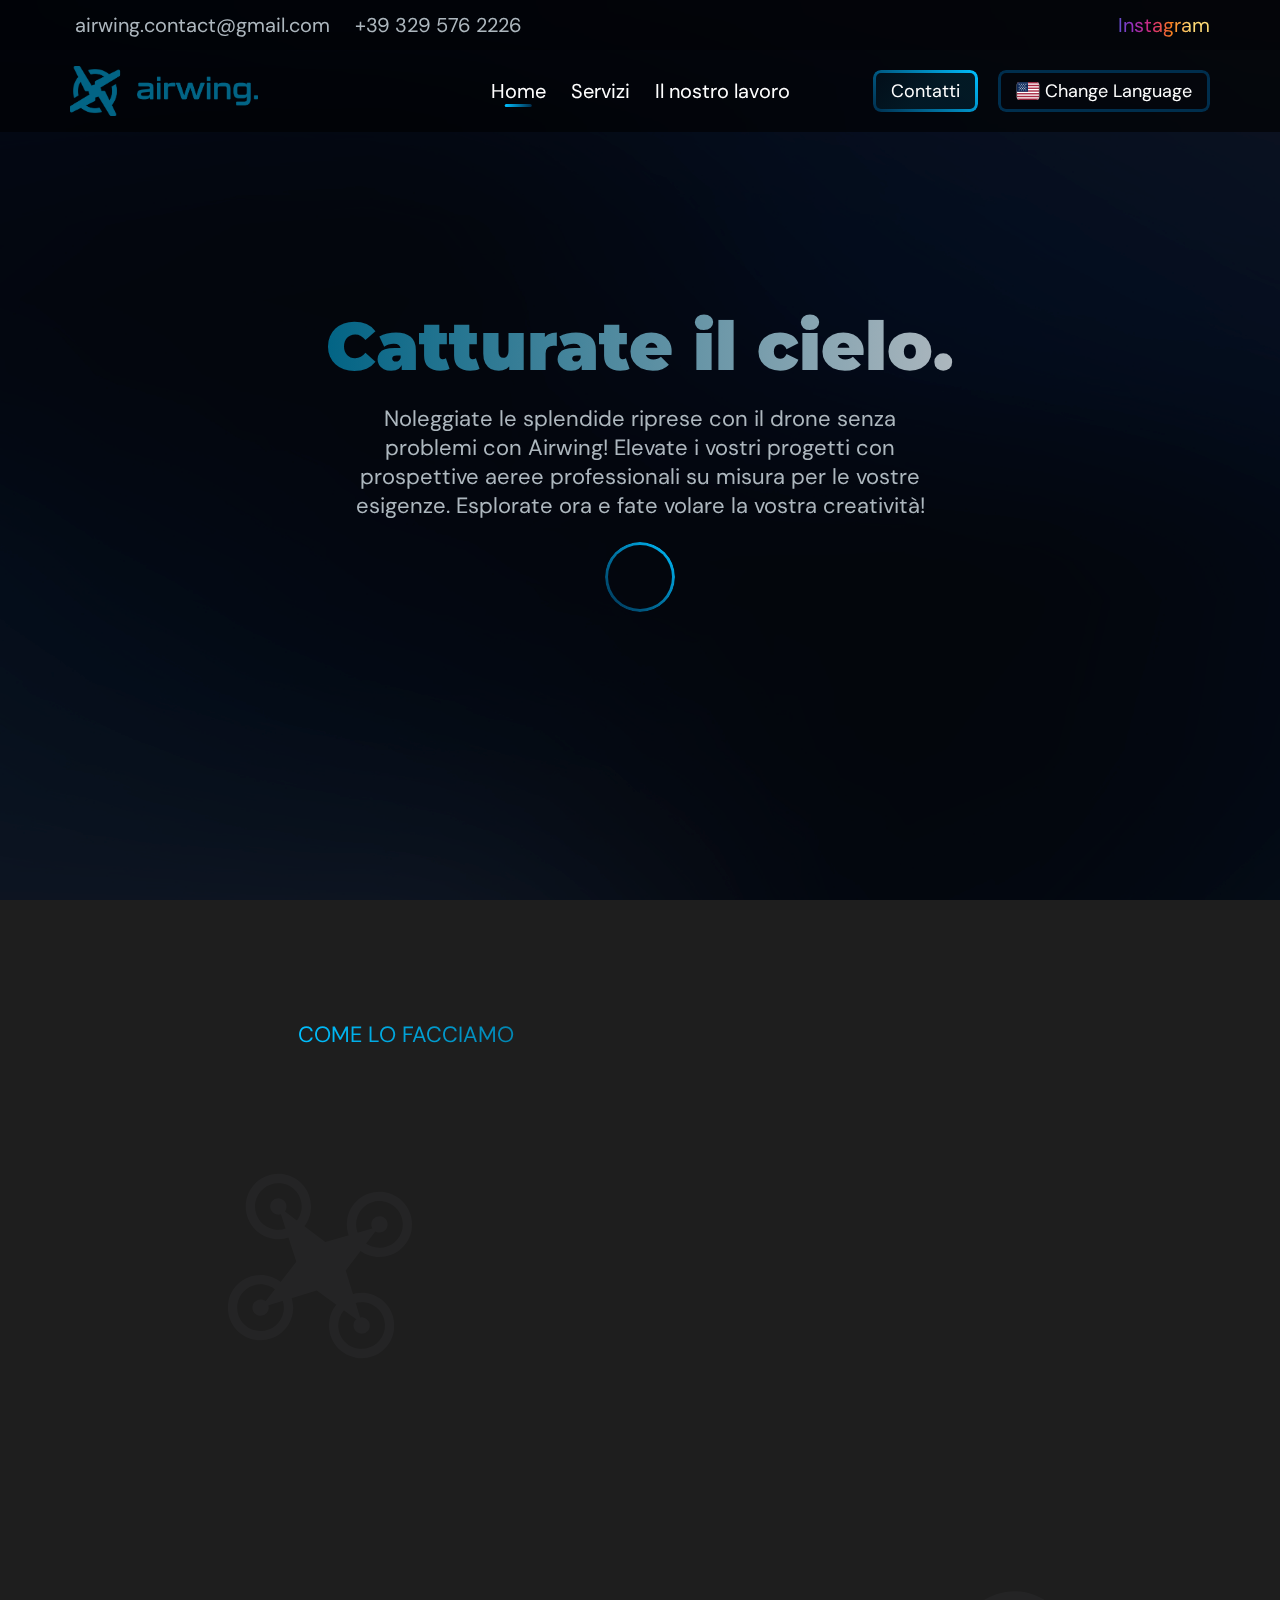
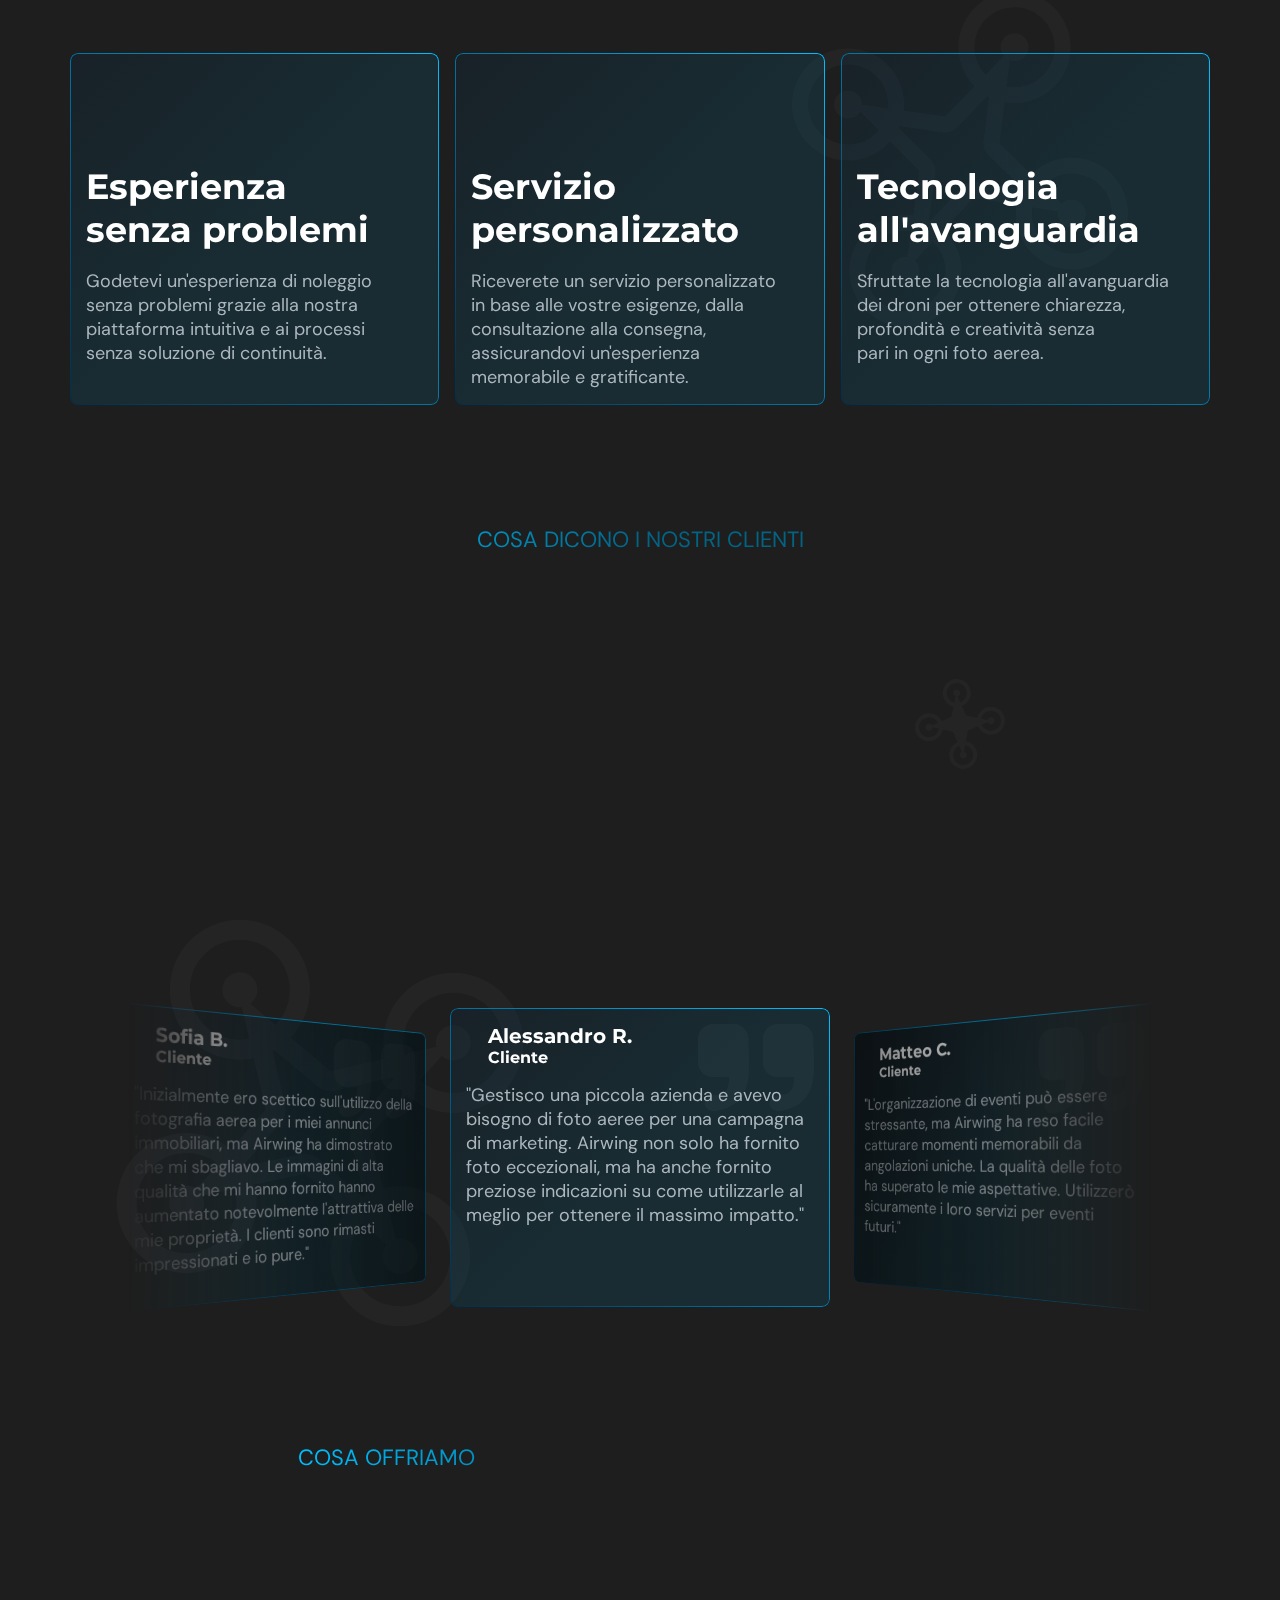
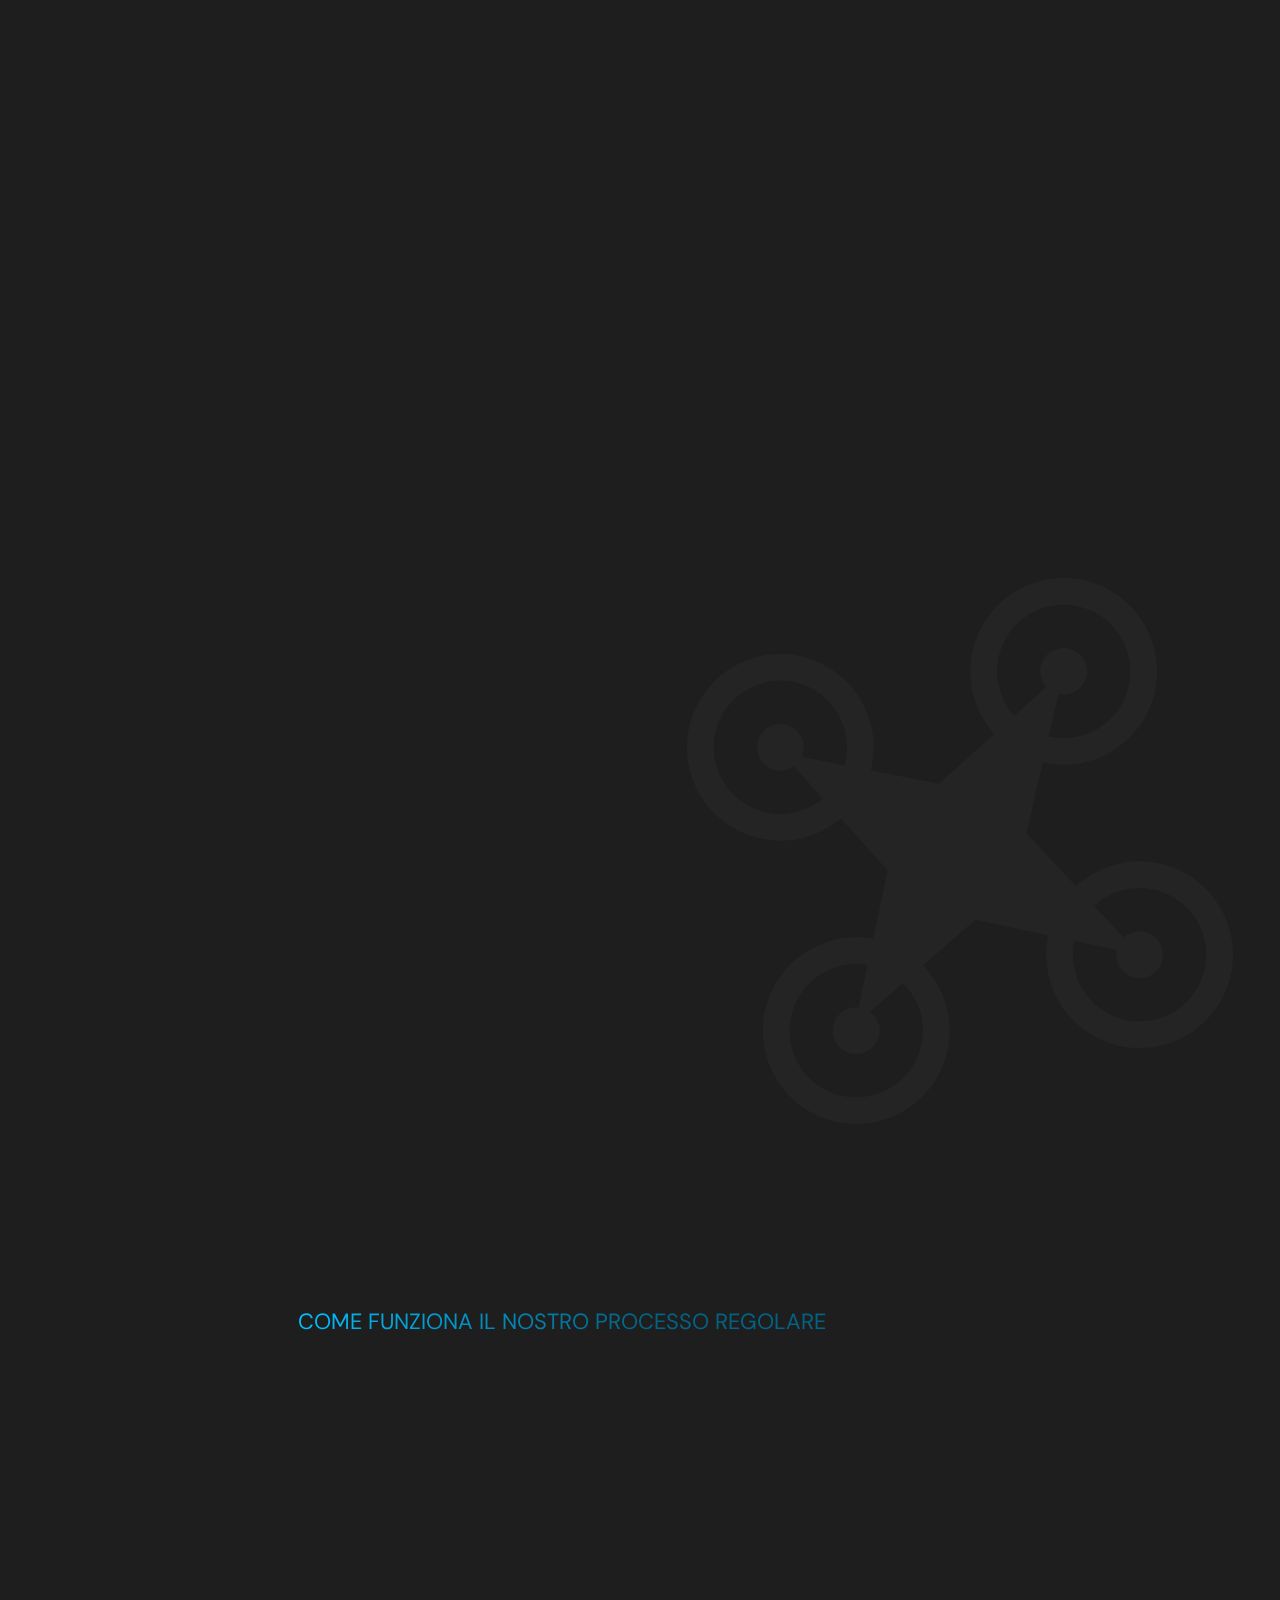
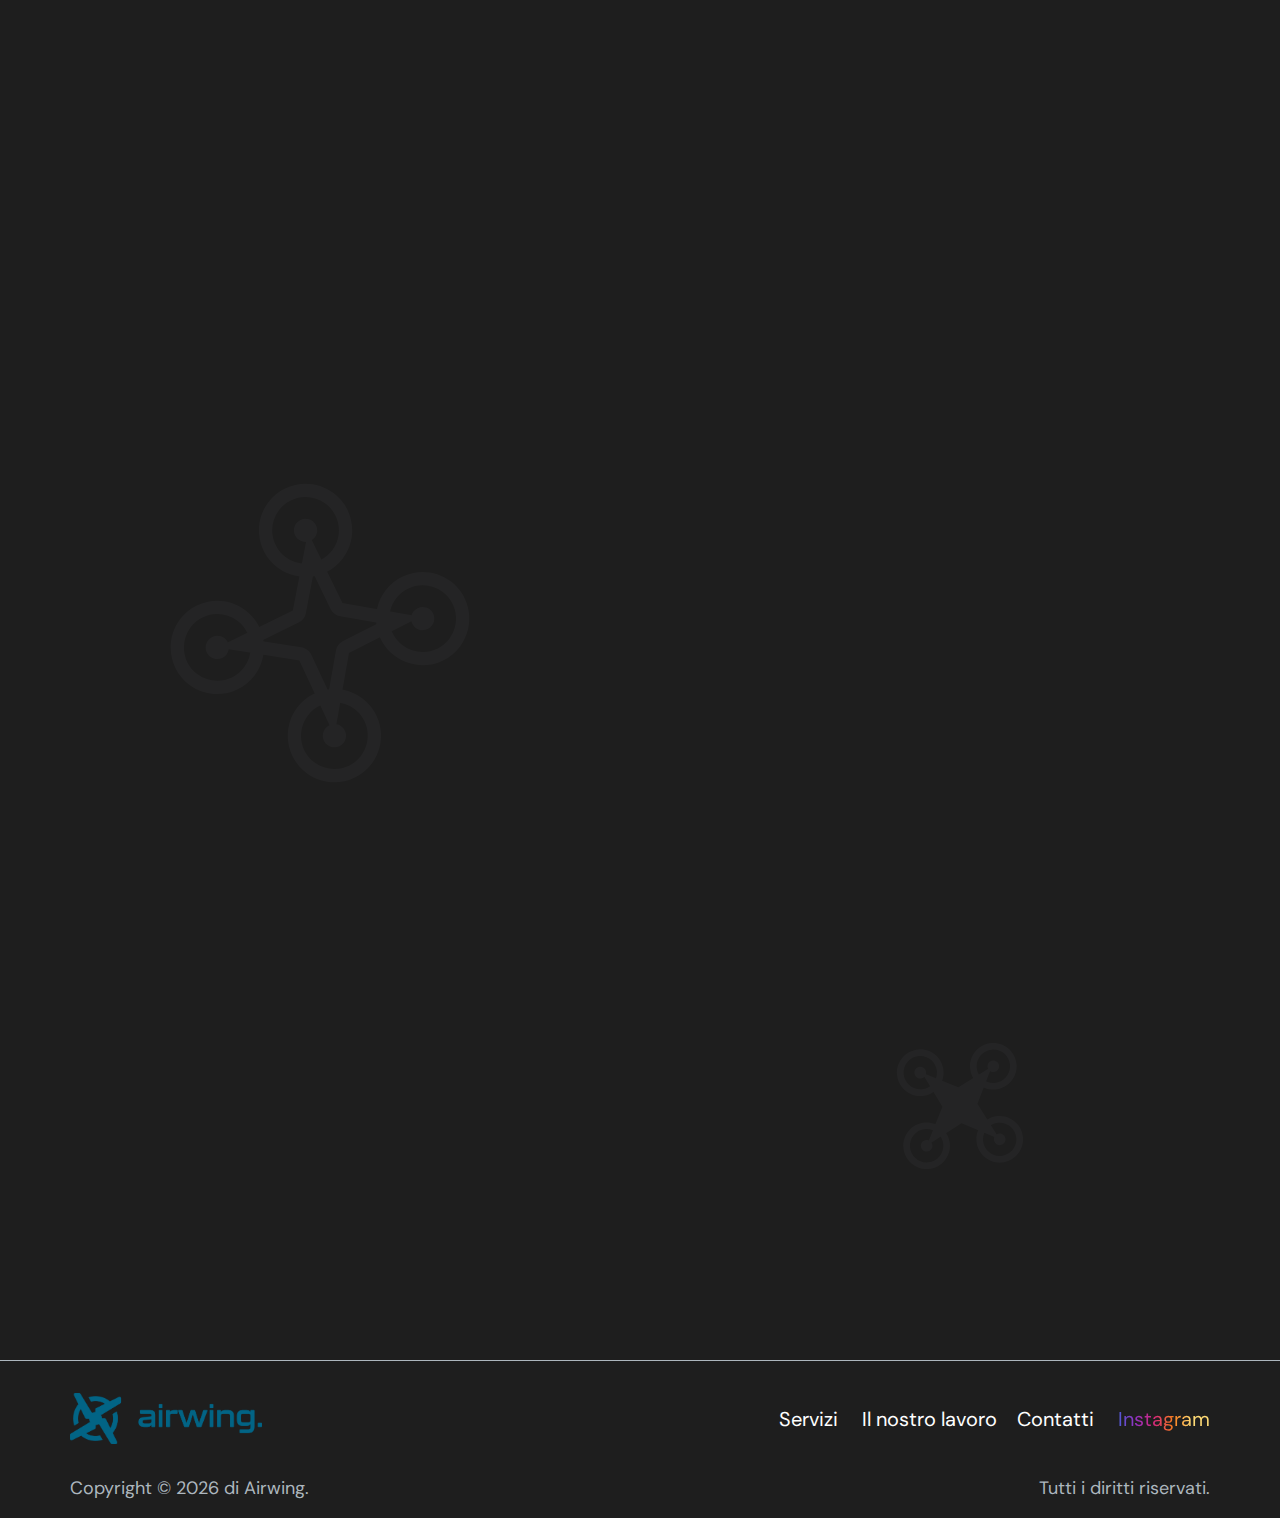
==== commit 7d155eba: "2.04 -added AOS" ====
--- a/index.html
+++ b/index.html
@@ -7,6 +7,8 @@
     <title>Airwing</title>
     <link rel="shortcut icon" href="./favicon.ico" type="image/x-icon">
 
+    <!-- AOS CSS -->
+    <link href="https://unpkg.com/aos@2.3.1/dist/aos.css" rel="stylesheet">
     <!-- Swiper CSS -->
     <link rel="stylesheet" href="https://cdn.jsdelivr.net/npm/swiper@11/swiper-bundle.min.css" />
     <!-- FONTS -->
@@ -263,7 +265,7 @@
             <div class="header__bg-shadow"></div>
         </div>
         <div class="wrapper">
-            <div class="text-box">
+            <div class="text-box" data-aos="fade-up">
                 <h1 class="header__heading text__heading">Catturate il cielo.</h1>
                 <p class="header__text text__p">Noleggiate le splendide riprese con il drone senza problemi con Airwing!
                     Elevate i vostri progetti con prospettive aeree professionali su misura per le vostre esigenze.
@@ -286,8 +288,10 @@
         <div class="wrapper">
             <div class="text-box">
                 <p class="text__top">COME LO FACCIAMO</p>
-                <h2 class="text__heading">Sperimentate con noi il noleggio di foto con drone come mai prima d'ora.</h2>
-                <p class="text__p">Che si tratti di immortalare paesaggi mozzafiato, documentare l'avanzamento dei
+                <h2 class="text__heading" data-aos="fade-up">Sperimentate con noi il noleggio di foto con drone come mai
+                    prima d'ora.</h2>
+                <p class="text__p" data-aos="fade-up">Che si tratti di immortalare paesaggi mozzafiato, documentare
+                    l'avanzamento dei
                     lavori o creare materiali di marketing accattivanti, il nostro team dedicato è qui per elevare la
                     vostra visione.</p>
             </div>
@@ -324,10 +328,11 @@
         <div class="wrapper">
             <div class="text-box">
                 <p class="text__top">COSA DICONO I NOSTRI CLIENTI</p>
-                <h2 class="text__heading">Sentite cosa dicono i nostri clienti!</h2>
-                <p class="text__p">Scoprite cosa dicono i nostri clienti! Leggete le recensioni e scoprite perché ci
+                <h2 class="text__heading" data-aos="fade-up">Sentite cosa dicono i nostri clienti!</h2>
+                <p class="text__p" data-aos="fade-up">Scoprite cosa dicono i nostri clienti! Leggete le recensioni e
+                    scoprite perché ci
                     amano.</p>
-                <a href="./contact" class="reviews__btn">Chiacchieriamo!</a>
+                <a href="./contact" class="reviews__btn" data-aos="fade-up">Chiacchieriamo!</a>
             </div>
 
             <!-- Slider main container -->
@@ -417,13 +422,14 @@
         <div class="wrapper">
             <div class="text-box">
                 <p class="text__top">COSA OFFRIAMO</p>
-                <h2 class="text__heading">Elevate la vostra visione con i nostri servizi.</h2>
-                <p class="text__p">Noi di Airwing siamo specializzati nella fornitura di servizi di fotografia aerea di
+                <h2 class="text__heading" data-aos="fade-up">Elevate la vostra visione con i nostri servizi.</h2>
+                <p class="text__p" data-aos="fade-up">Noi di Airwing siamo specializzati nella fornitura di servizi di
+                    fotografia aerea di
                     alto livello. Che si tratti di immobili, costruzioni o eventi, il nostro team cattura splendide
                     viste aeree per elevare i vostri progetti. Con noi, l'esperienza è perfetta dall'inizio alla fine,
                     per garantire che i vostri obiettivi siano raggiunti senza sforzo.</p>
                 <div class="services__container">
-                    <div class="services__box">
+                    <div class="services__box" data-aos="fade-up">
                         <h3 class="services__title text__heading-xs">Eventi</h3>
                         <p class="services__text text__p-sm">Fotografiamo gli eventi da un drone, aggiungendo una
                             prospettiva e un'atmosfera uniche, che distinguono il vostro evento dagli altri. Le nostre
@@ -432,7 +438,7 @@
                                 saperne di più</span>&nbsp;<i class="fa-regular fa-arrow-right"></i></a>
                     </div>
 
-                    <div class="services__box">
+                    <div class="services__box" data-aos="fade-up">
                         <h3 class="services__title text__heading-xs">Luoghi di ritrovo</h3>
                         <p class="services__text text__p-sm">Le foto scattate da un drone evidenzieranno i dettagli
                             della vostra proprietà, attirando l'attenzione dei clienti e presentando l'intero spazio in
@@ -441,7 +447,7 @@
                                 saperne di più</span>&nbsp;<i class="fa-regular fa-arrow-right"></i></a>
                     </div>
 
-                    <div class="services__box">
+                    <div class="services__box" data-aos="fade-up">
                         <h3 class="services__title text__heading-xs">Il paesaggio</h3>
                         <p class="services__text text__p-sm">Le nostre foto di paesaggi scattate da un drone catturano
                             l'attenzione degli spettatori, presentando panorami difficili da ottenere con i metodi
@@ -462,13 +468,15 @@
         <div class="wrapper">
             <div class="text-box">
                 <p class="text__top">COME FUNZIONA IL NOSTRO PROCESSO REGOLARE</p>
-                <h2 class="text__heading">Provate l'esperienza di un viaggio senza problemi nella creazione di
+                <h2 class="text__heading" data-aos="fade-up">Provate l'esperienza di un viaggio senza problemi nella
+                    creazione di
                     capolavori aerei.</h2>
-                <p class="text__p">I nostri servizi di fotografia con drone offrono professionalità e facilità d'uso dal
+                <p class="text__p" data-aos="fade-up">I nostri servizi di fotografia con drone offrono professionalità e
+                    facilità d'uso dal
                     primo contatto alla consegna delle immagini finite.</p>
             </div>
             <div class="process__card-box">
-                <div class="process__card">
+                <div class="process__card" data-aos="fade-up" data-aos-delay="50">
                     <div class="process__card-icon-box"><i class="fa-regular fa-1 process__card-icon"></i>
                     </div>
                     <h6 class="process__card-title text__heading-xs">Ordinare il servizio</h6>
@@ -476,21 +484,21 @@
                         servizio fotografico con drone. Forniamo un servizio e una consulenza professionali.</p>
                 </div>
 
-                <div class="process__card">
+                <div class="process__card" data-aos="fade-up" data-aos-delay="150">
                     <div class="process__card-icon-box"><i class="fa-regular fa-2 process__card-icon"></i></div>
                     <h6 class="process__card-title text__heading-xs">Sessione fotografica</h6>
                     <p class="process__card-text text__p-sm">Il pilota del drone e il fotografo pianificano ed eseguono
                         con cura la sessione per garantire la massima qualità delle foto con il drone.</p>
                 </div>
 
-                <div class="process__card">
+                <div class="process__card" data-aos="fade-up" data-aos-delay="250">
                     <div class="process__card-icon-box"><i class="fa-regular fa-3 process__card-icon"></i></div>
                     <h6 class="process__card-title text__heading-xs">Editing ed elaborazione</h6>
                     <p class="process__card-text text__p-sm">Una volta terminata la sessione, modifichiamo ed elaboriamo
                         le foto, assicurandoci che abbiano un aspetto magnifico e un'atmosfera unica.</p>
                 </div>
 
-                <div class="process__card">
+                <div class="process__card" data-aos="fade-up" data-aos-delay="350">
                     <div class="process__card-icon-box"><i class="fa-regular fa-4 process__card-icon"></i></div>
                     <h6 class="process__card-title text__heading-xs">Consegna dei materiali</h6>
                     <p class="process__card-text text__p-sm">Le foto finite del drone vengono consegnate a vostro
@@ -508,9 +516,9 @@
         </div>
         <div class="wrapper">
             <div class="text-box">
-                <h3 class="text__heading-sm">Siete pronti per iniziare?</h3>
-                <p class="text__p-sm">Il nostro processo è rapido, amichevole e semplice.</p>
-                <a href="./contact" class="get-in-touch__btn">Contattateci!</a>
+                <h3 class="text__heading-sm" data-aos="fade-up">Siete pronti per iniziare?</h3>
+                <p class="text__p-sm" data-aos="fade-up">Il nostro processo è rapido, amichevole e semplice.</p>
+                <a href="./contact" class="get-in-touch__btn" data-aos="fade-up">Contattateci!</a>
             </div>
         </div>
     </section>
@@ -558,6 +566,12 @@
 
     <!-- Background Animation JS -->
     <script src="./js/bgAnimation.js"></script>
+
+    <!-- AOS JS -->
+    <script src="https://unpkg.com/aos@next/dist/aos.js"></script>
+
+    <!-- AOS Config JS -->
+    <script src="./js/AOS.js"></script>
 </body>
 
 </html>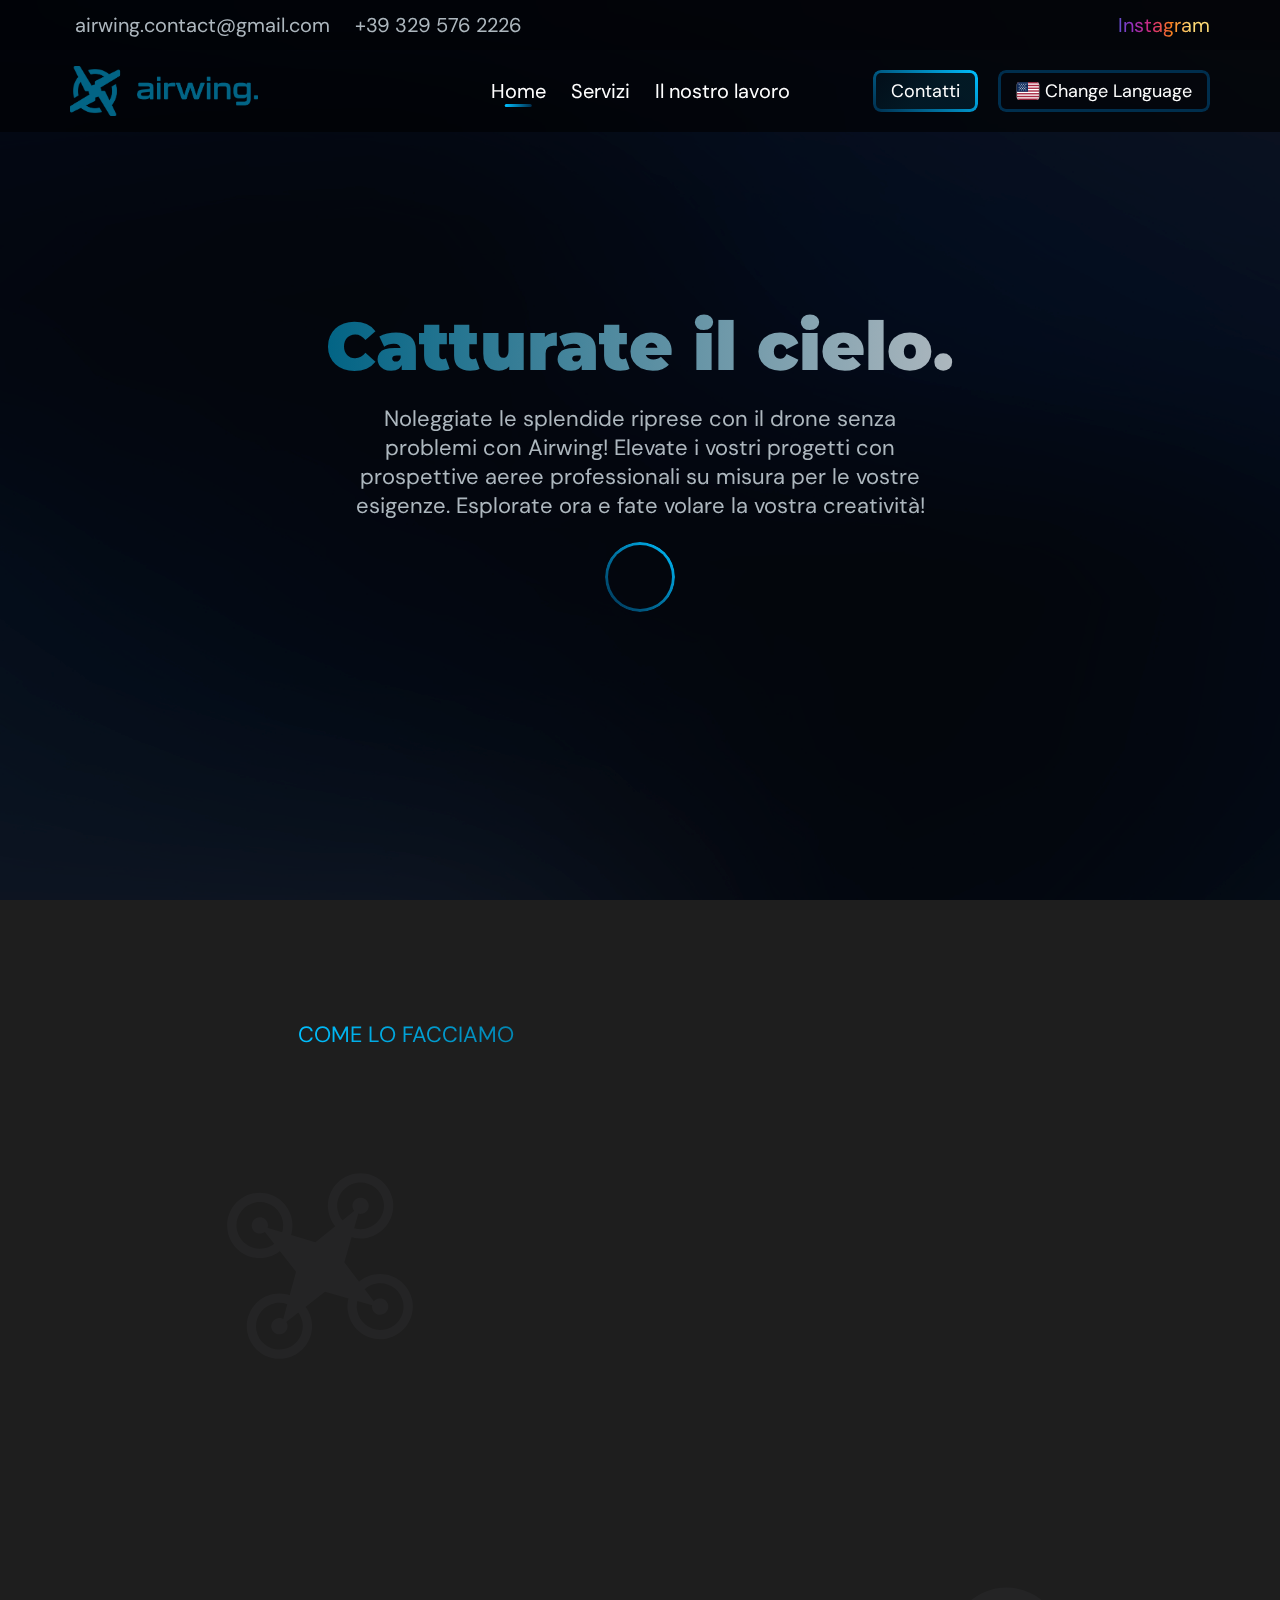
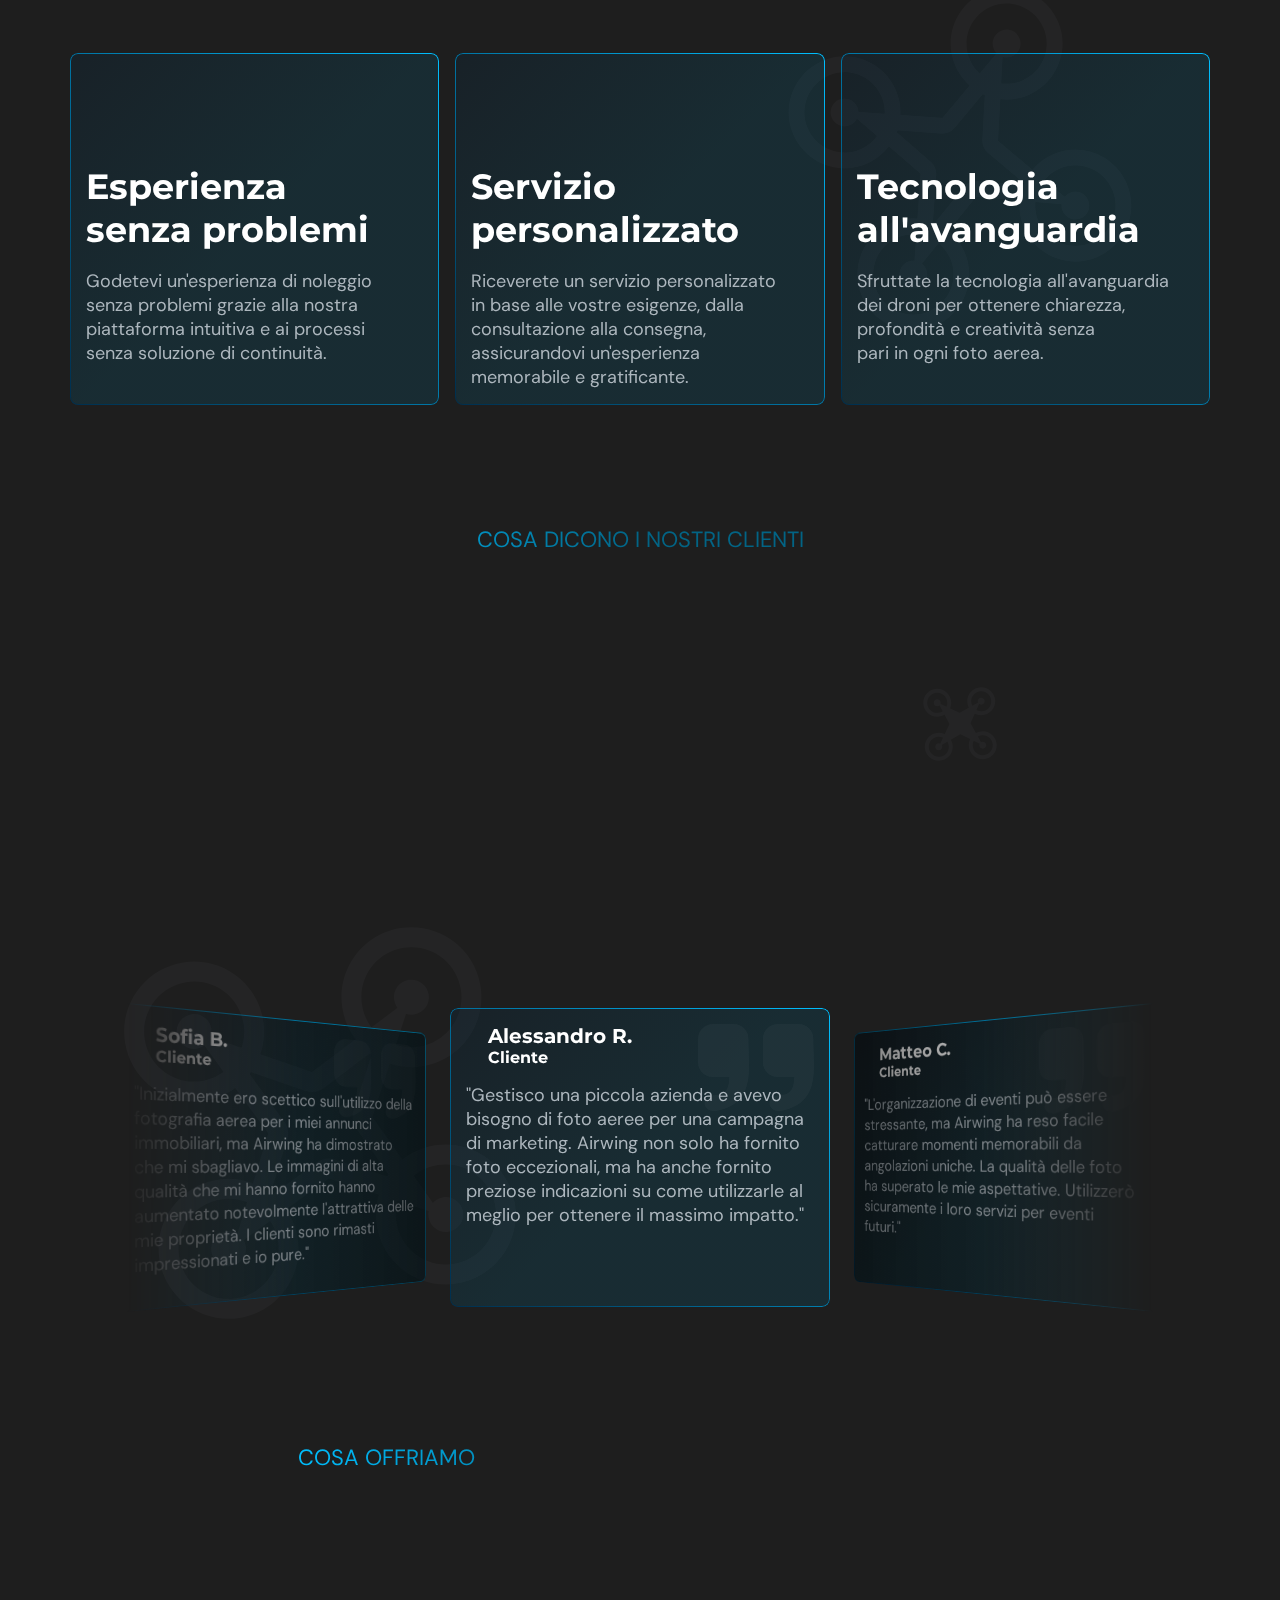
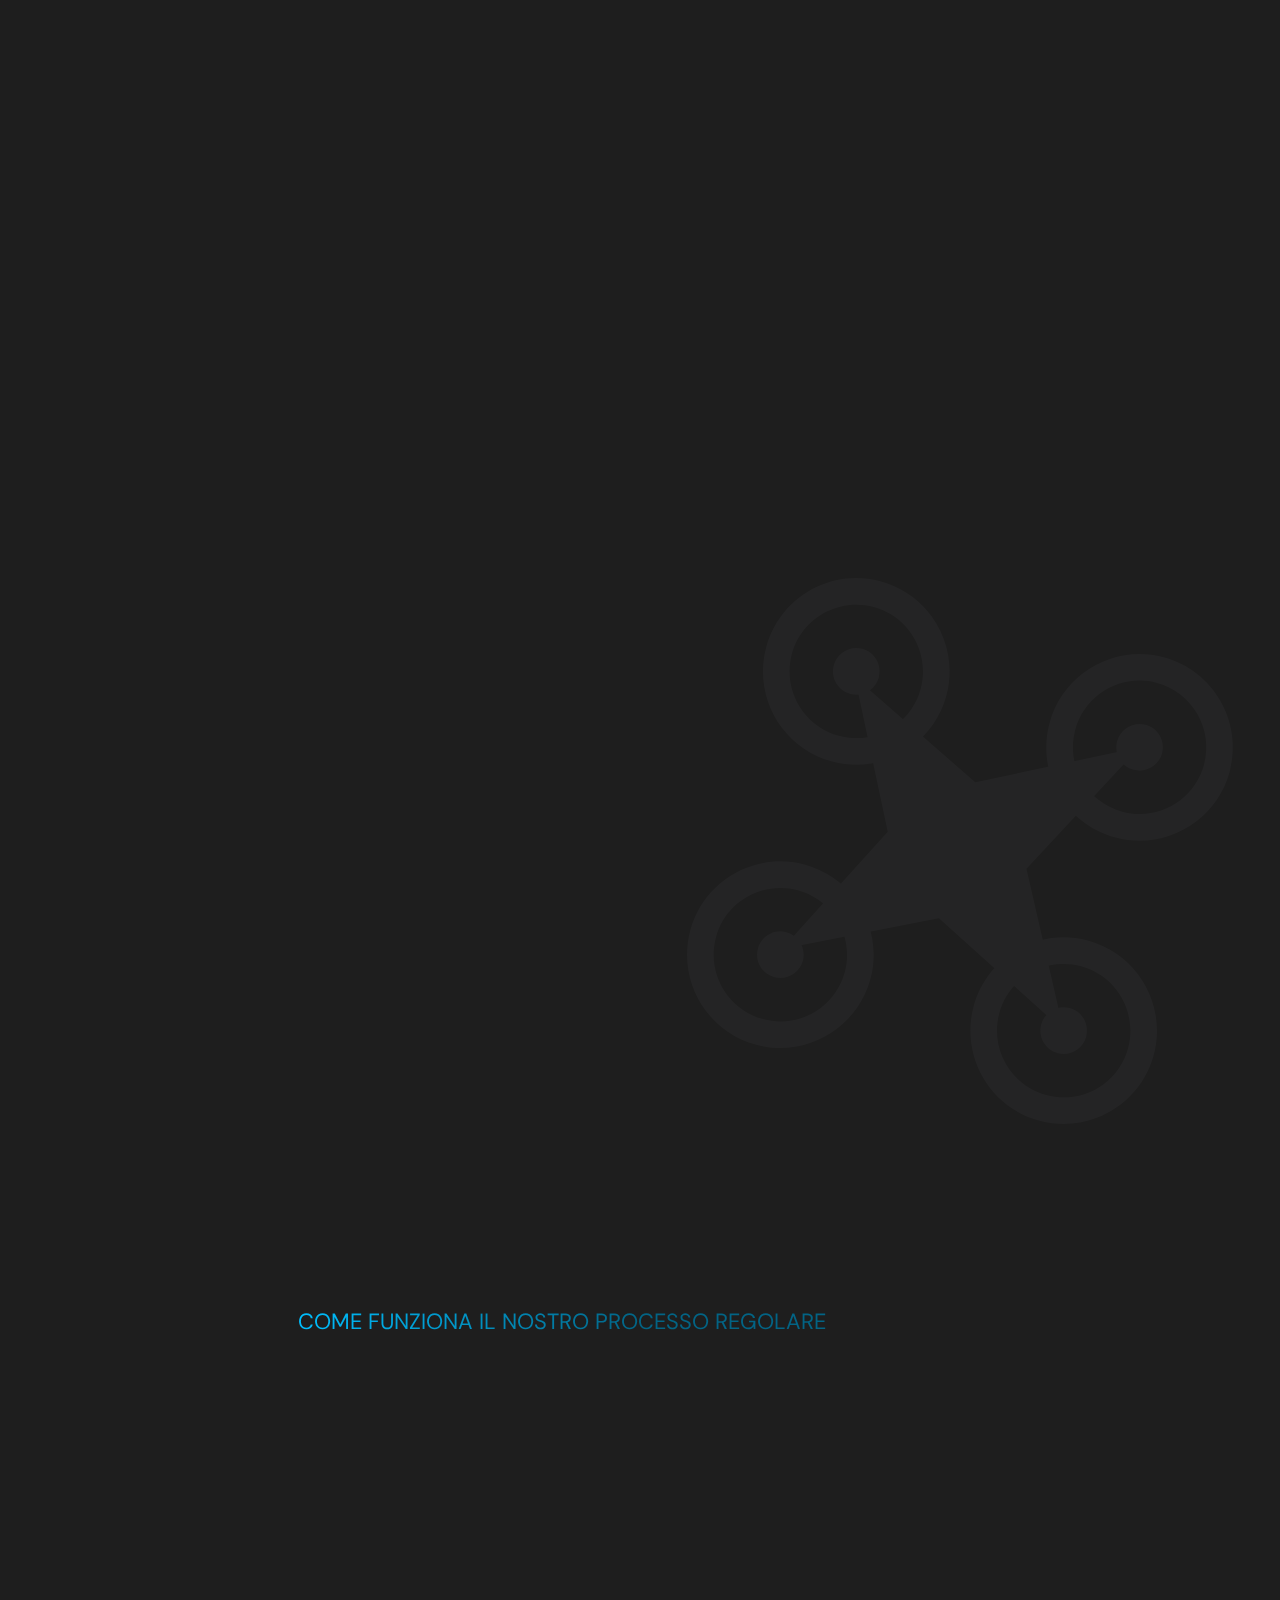
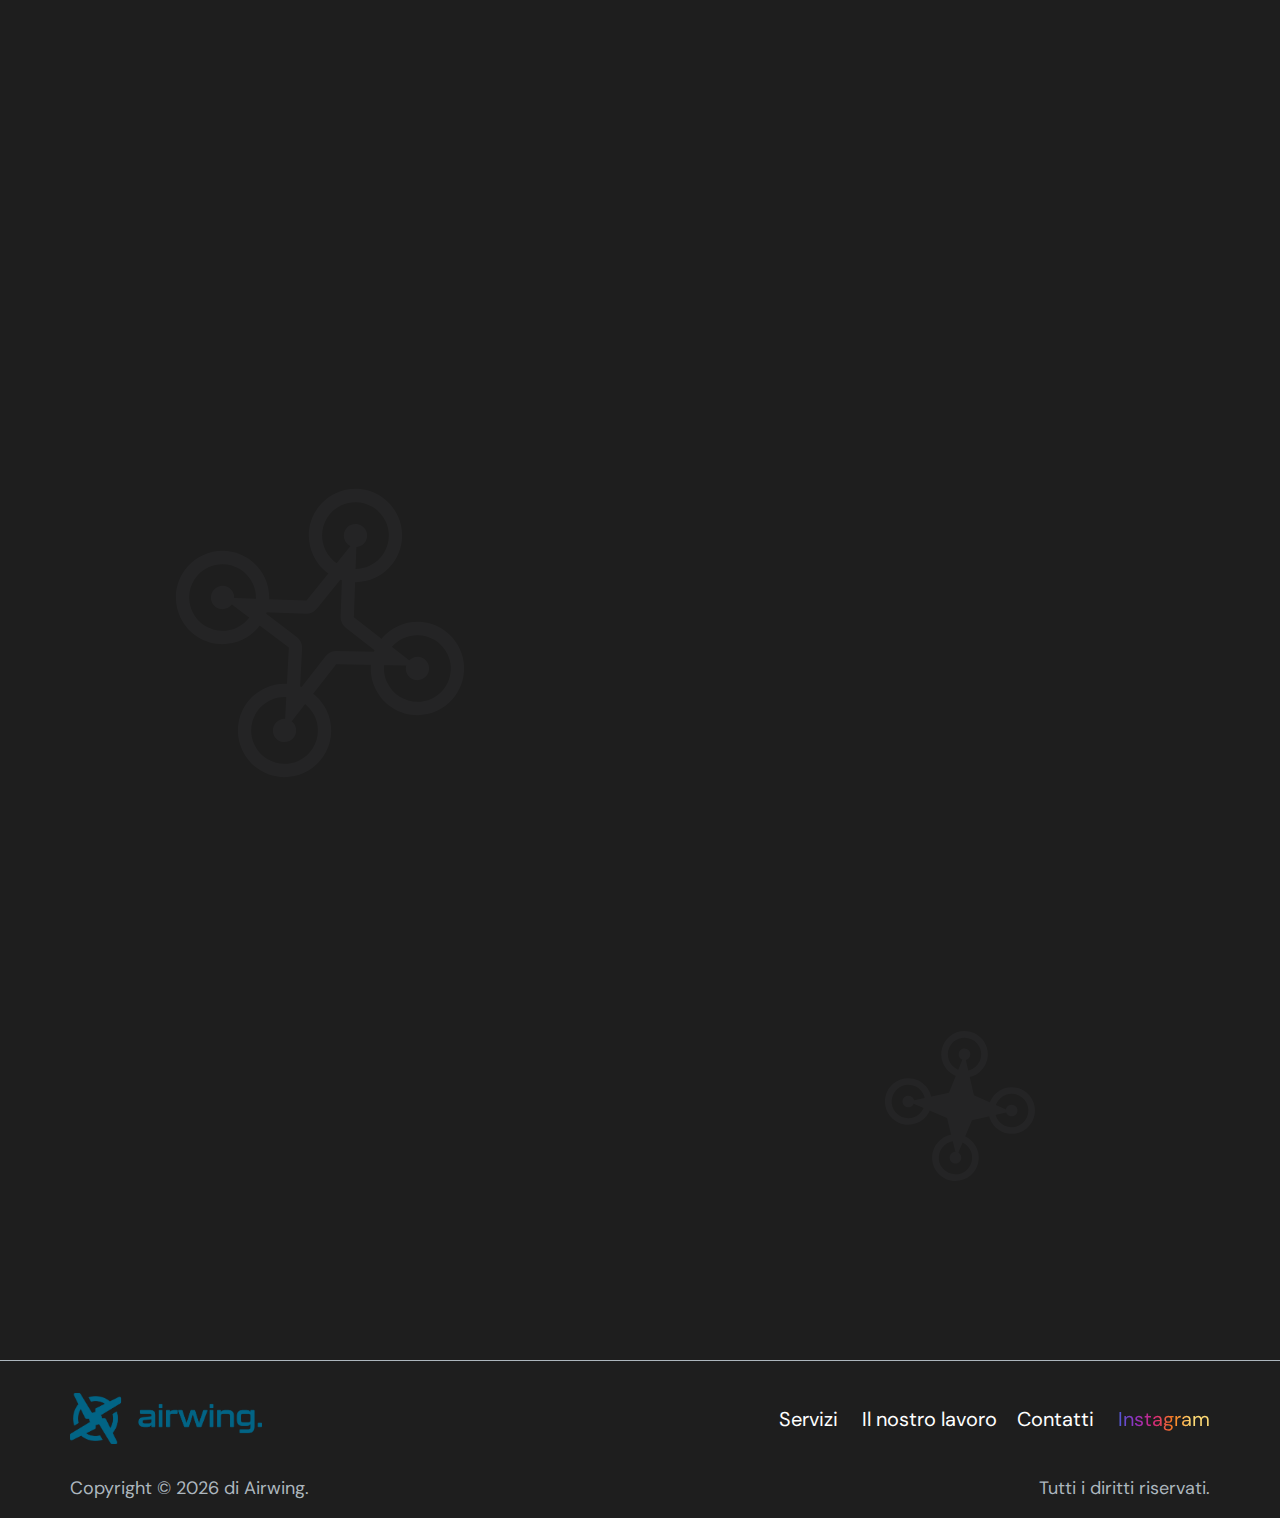
==== commit 41e288b5: "2.04 v3 -Head changes" ====
--- a/index.html
+++ b/index.html
@@ -4,8 +4,20 @@
 <head>
     <meta charset="UTF-8">
     <meta name="viewport" content="width=device-width, initial-scale=1.0">
-    <title>Airwing</title>
+    <title>Airwing - Servizi fotografici con drone</title>
+    <meta name="title" content="Airwing - Servizi fotografici con drone" />
+    <meta name="description"
+        content="Elevate la vostra prospettiva con i servizi di fotografia con drone di Airwing. Catturando immagini aeree mozzafiato da un punto di vista unico." />
     <link rel="shortcut icon" href="./favicon.ico" type="image/x-icon">
+    <!-- Google tag (gtag.js) -->
+    <script async src="https://www.googletagmanager.com/gtag/js?id=G-RH1BJ4N435"></script>
+    <script>
+        window.dataLayer = window.dataLayer || [];
+        function gtag() { dataLayer.push(arguments); }
+        gtag('js', new Date());
+
+        gtag('config', 'G-RH1BJ4N435');
+    </script>
 
     <!-- AOS CSS -->
     <link href="https://unpkg.com/aos@2.3.1/dist/aos.css" rel="stylesheet">
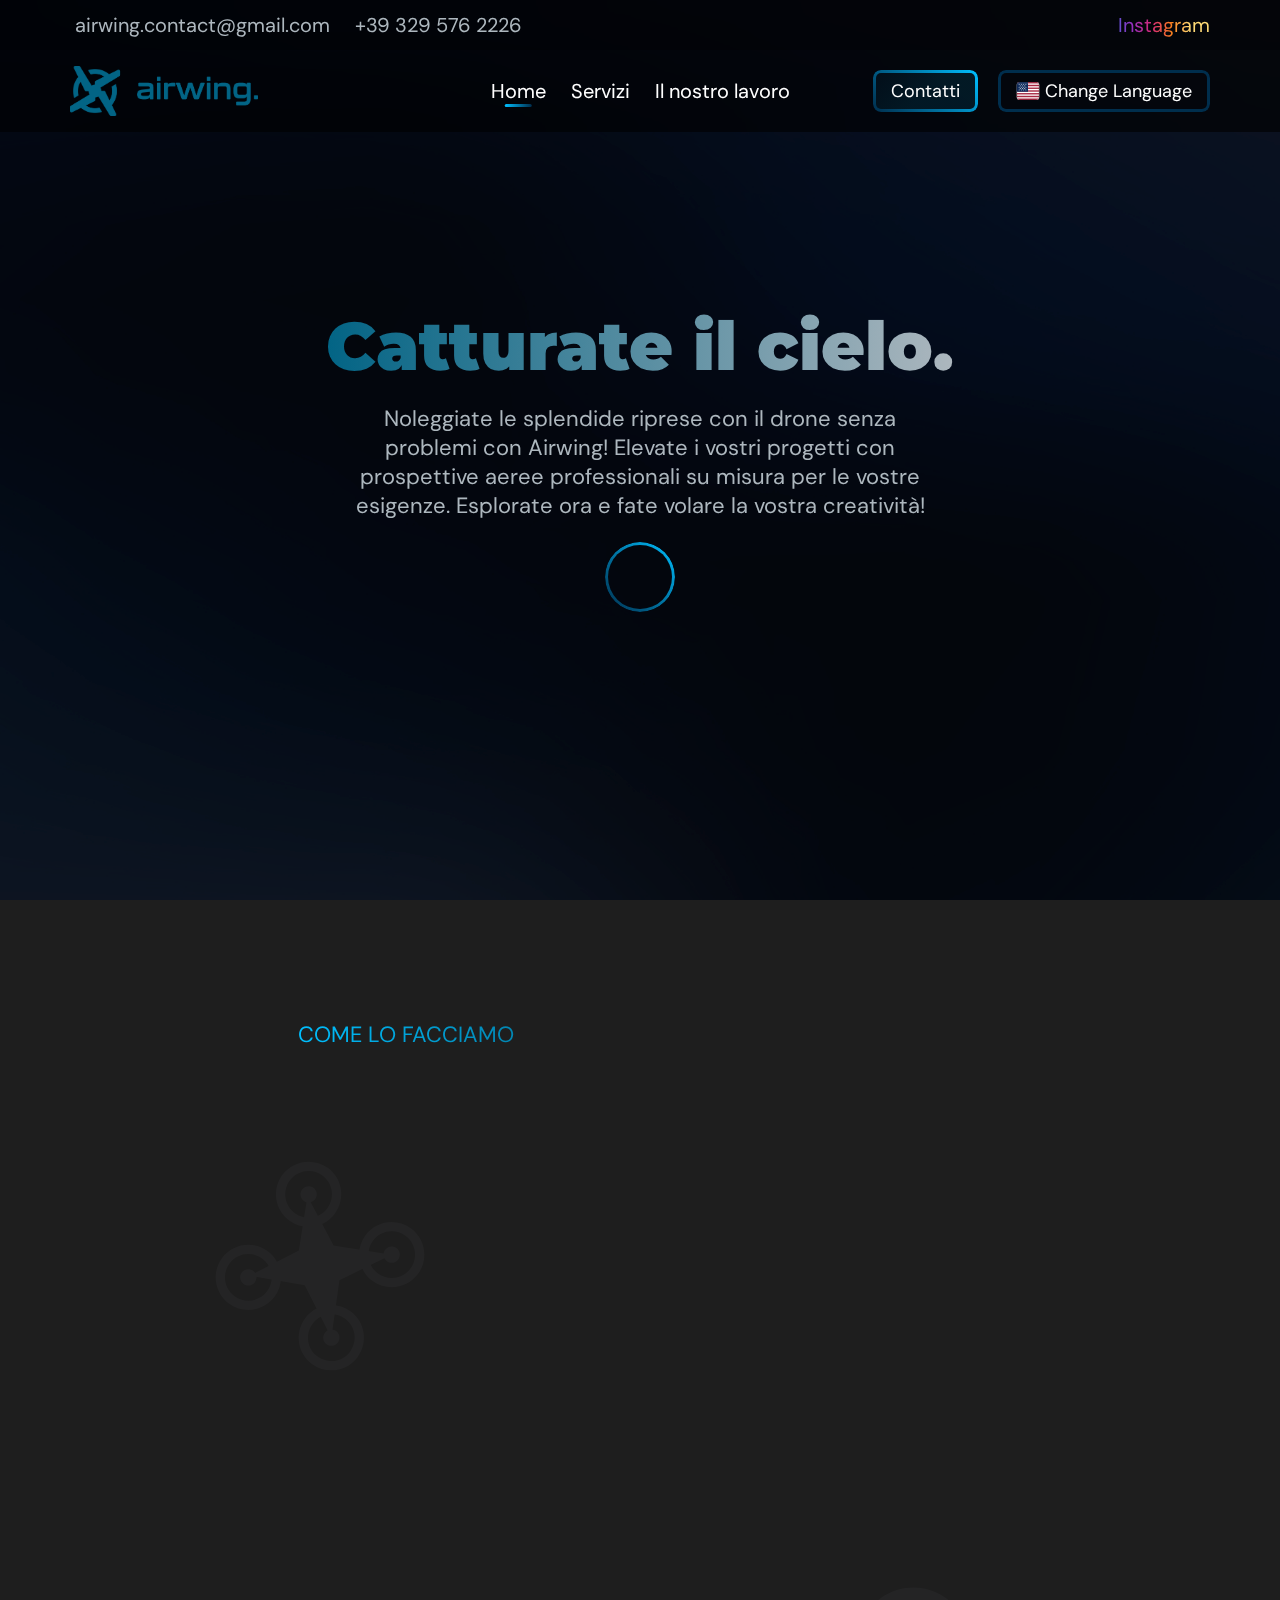
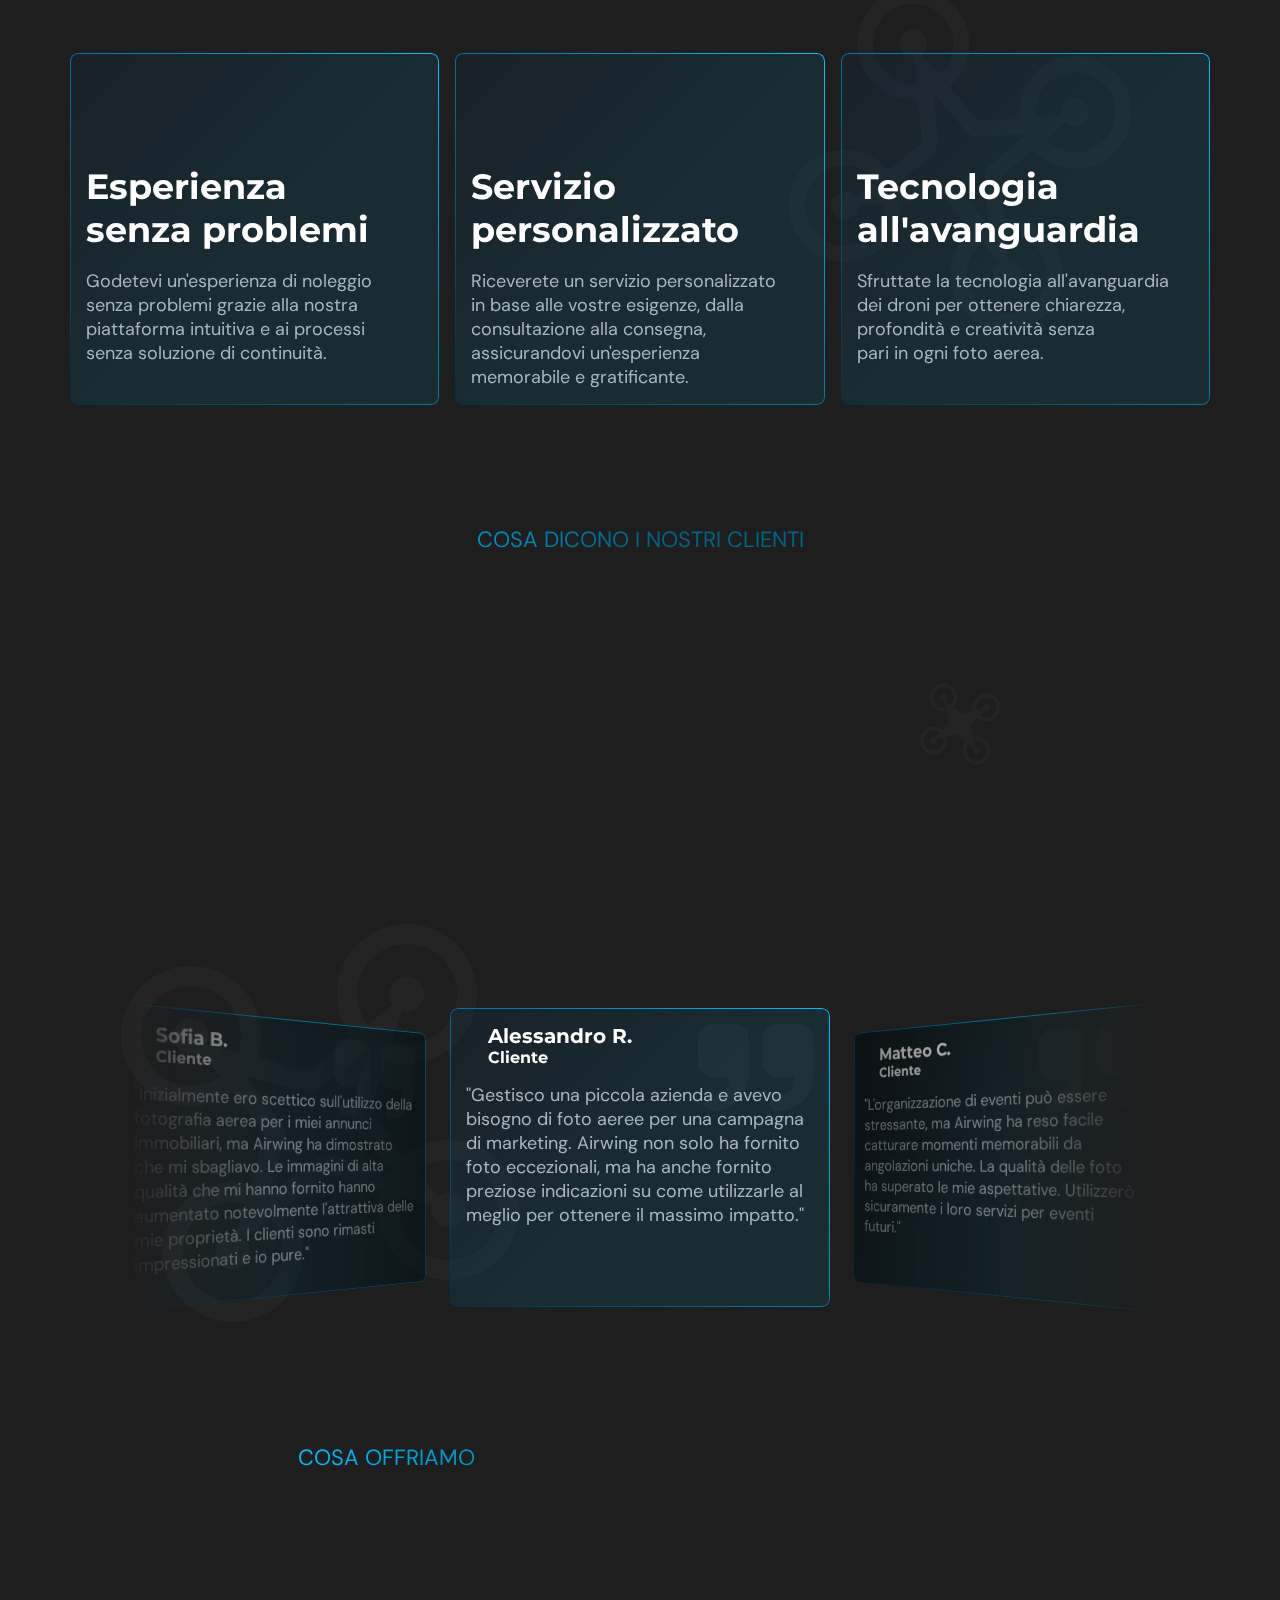
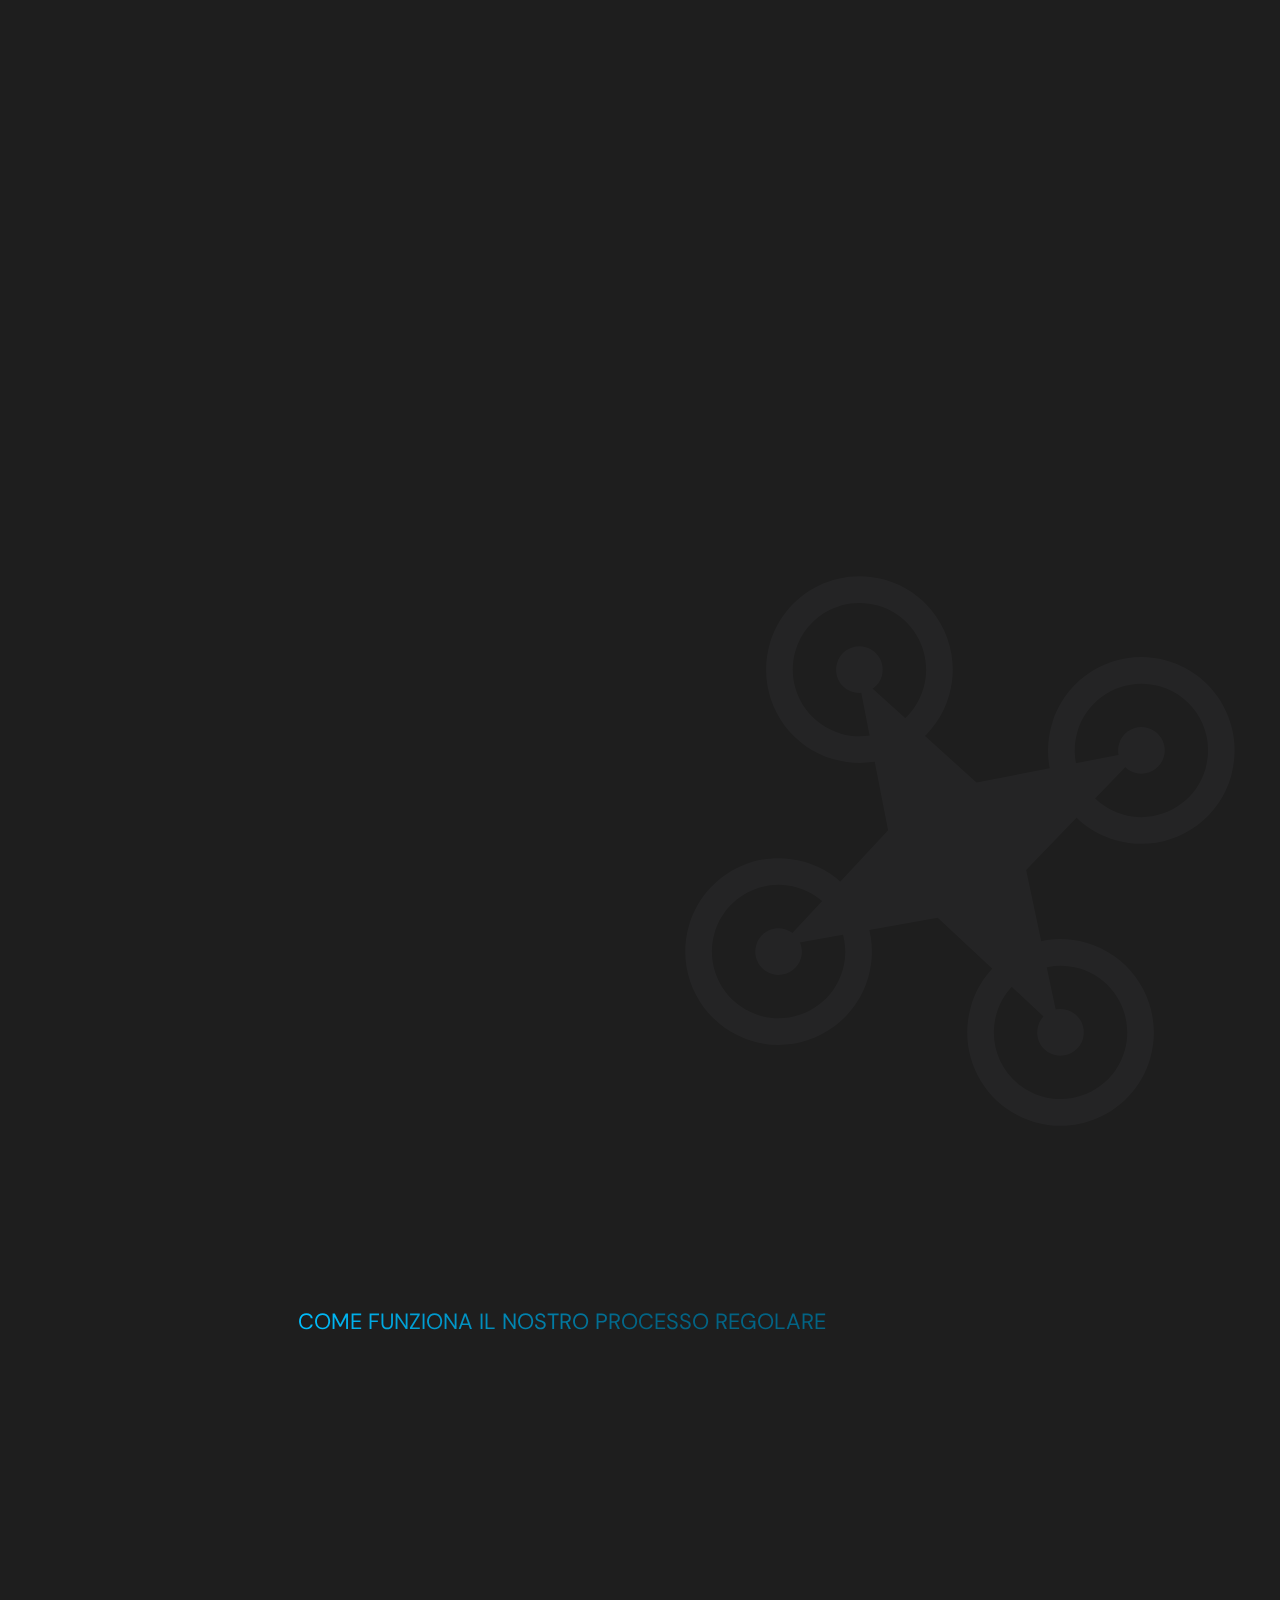
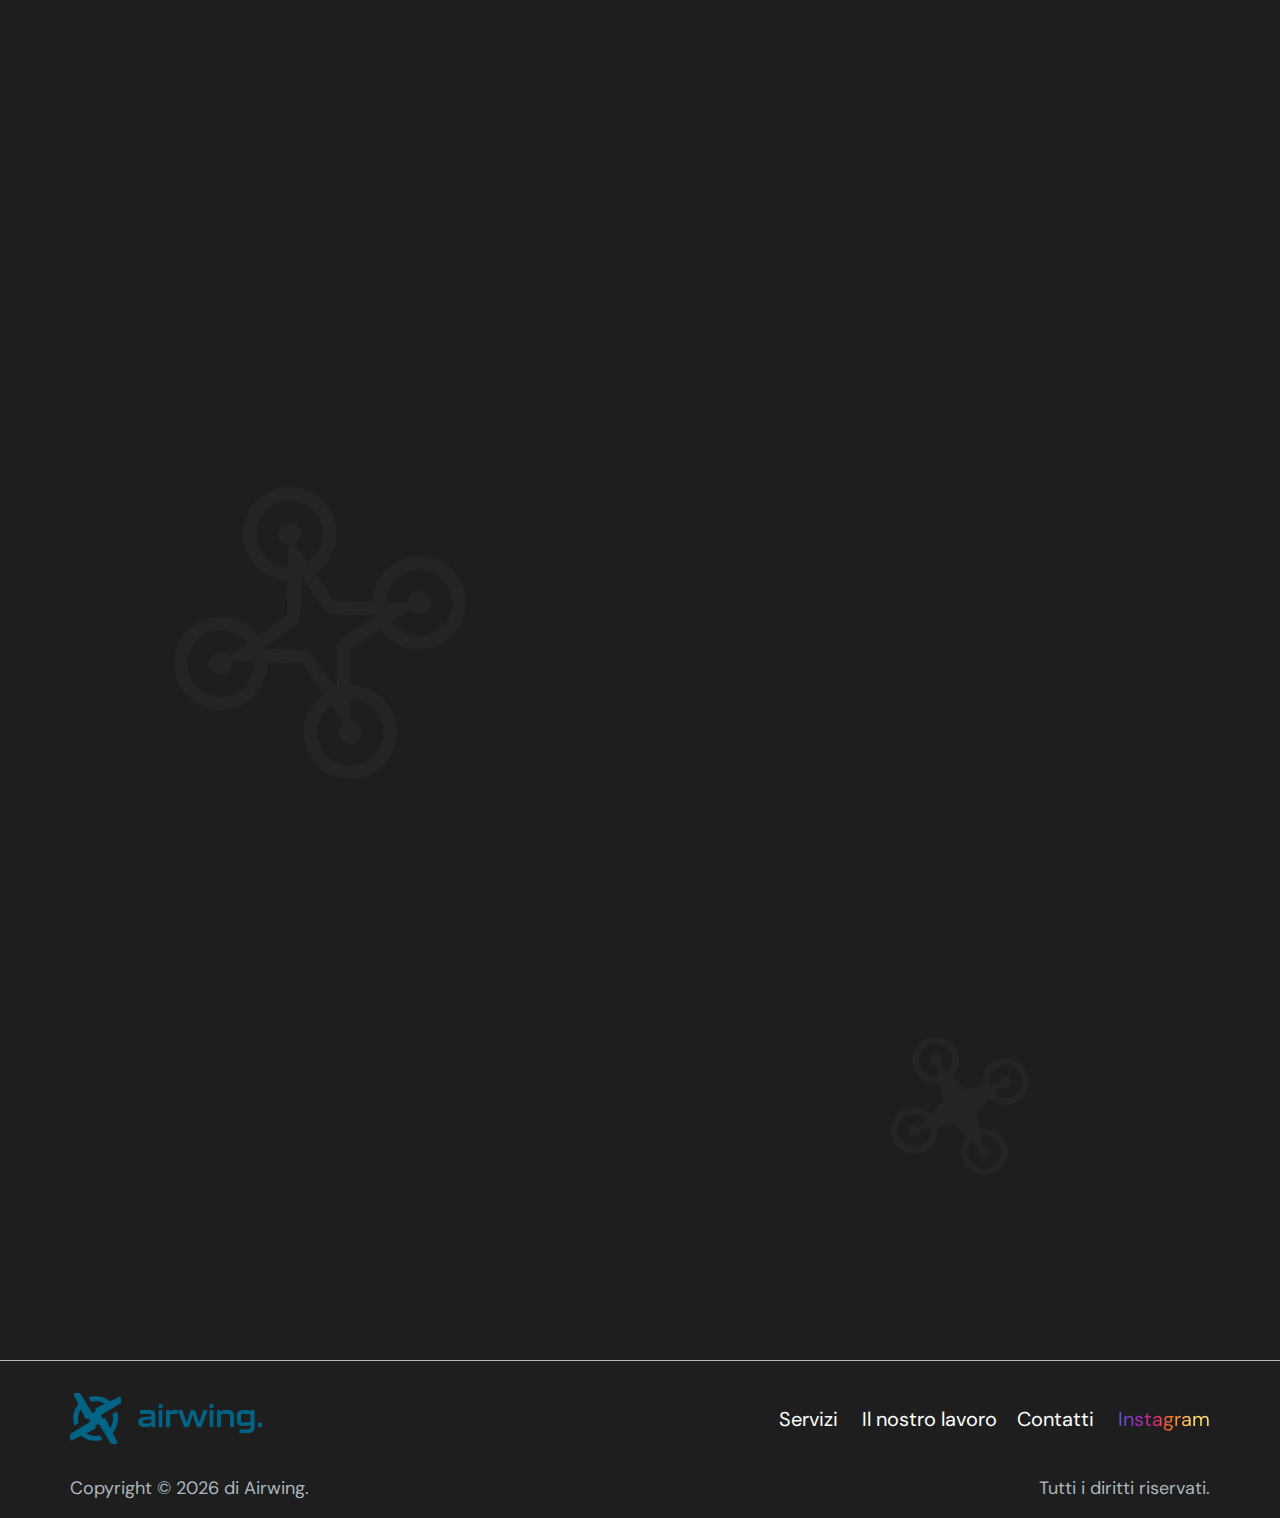
==== commit b335d205: "2.04 v4 -another head changes" ====
--- a/index.html
+++ b/index.html
@@ -8,6 +8,23 @@
     <meta name="title" content="Airwing - Servizi fotografici con drone" />
     <meta name="description"
         content="Elevate la vostra prospettiva con i servizi di fotografia con drone di Airwing. Catturando immagini aeree mozzafiato da un punto di vista unico." />
+    <!-- Open Graph / Facebook -->
+    <meta property="og:type" content="website" />
+    <meta property="og:url" content="https://chill6868.github.io/airwing-tiziano/" />
+    <meta property="og:title" content="Airwing - Servizi fotografici con drone" />
+    <meta property="og:description"
+        content="Elevate la vostra prospettiva con i servizi di fotografia con drone di Airwing. Catturando immagini aeree mozzafiato da un punto di vista unico." />
+    <meta property="og:image" content="./img/logo/urlBg.png" />
+
+    <!-- Twitter -->
+    <meta property="twitter:card" content="summary_large_image" />
+    <meta property="twitter:url" content="https://chill6868.github.io/airwing-tiziano/" />
+    <meta property="twitter:title" content="Airwing - Servizi fotografici con drone" />
+    <meta property="twitter:description"
+        content="Elevate la vostra prospettiva con i servizi di fotografia con drone di Airwing. Catturando immagini aeree mozzafiato da un punto di vista unico." />
+    <meta property="twitter:image" content="./img/logo/urlBg.png" />
+    <!-- Meta Tags Generated with https://metatags.io -->
+
     <link rel="shortcut icon" href="./favicon.ico" type="image/x-icon">
     <!-- Google tag (gtag.js) -->
     <script async src="https://www.googletagmanager.com/gtag/js?id=G-RH1BJ4N435"></script>
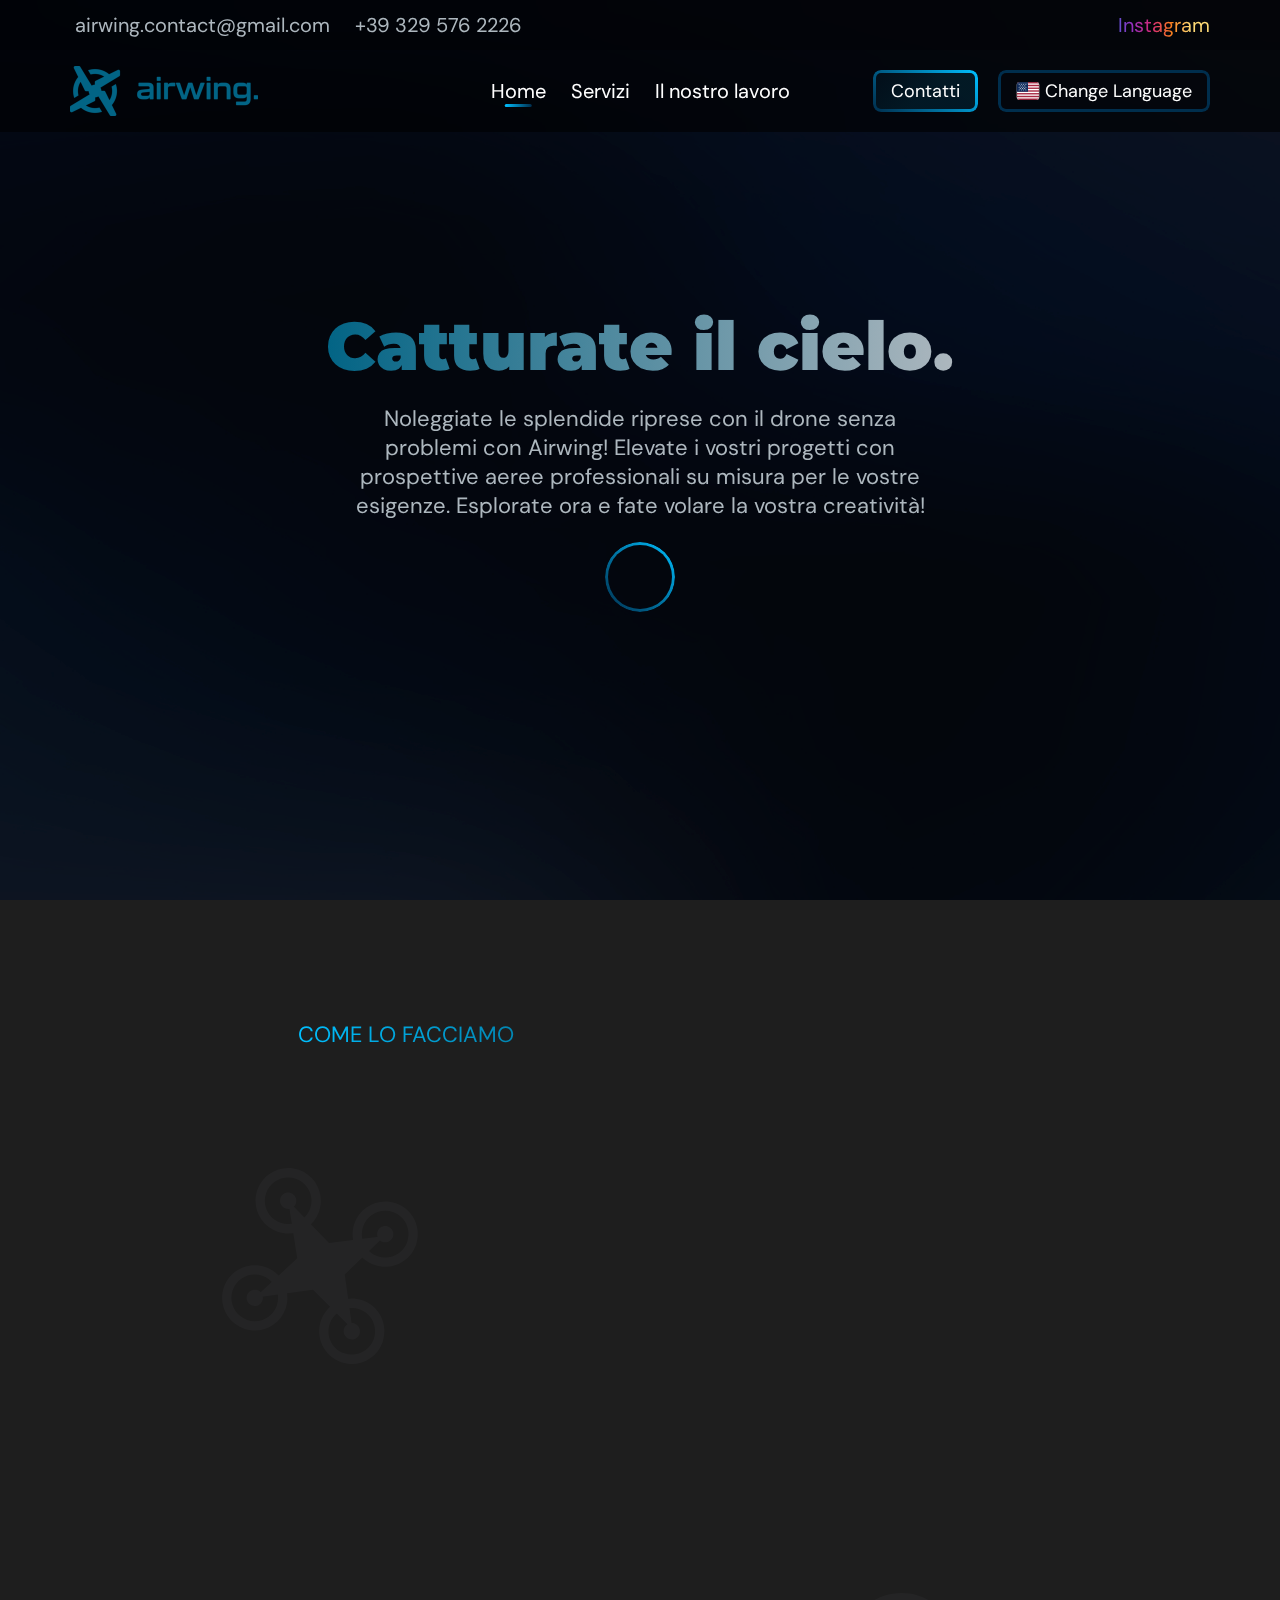
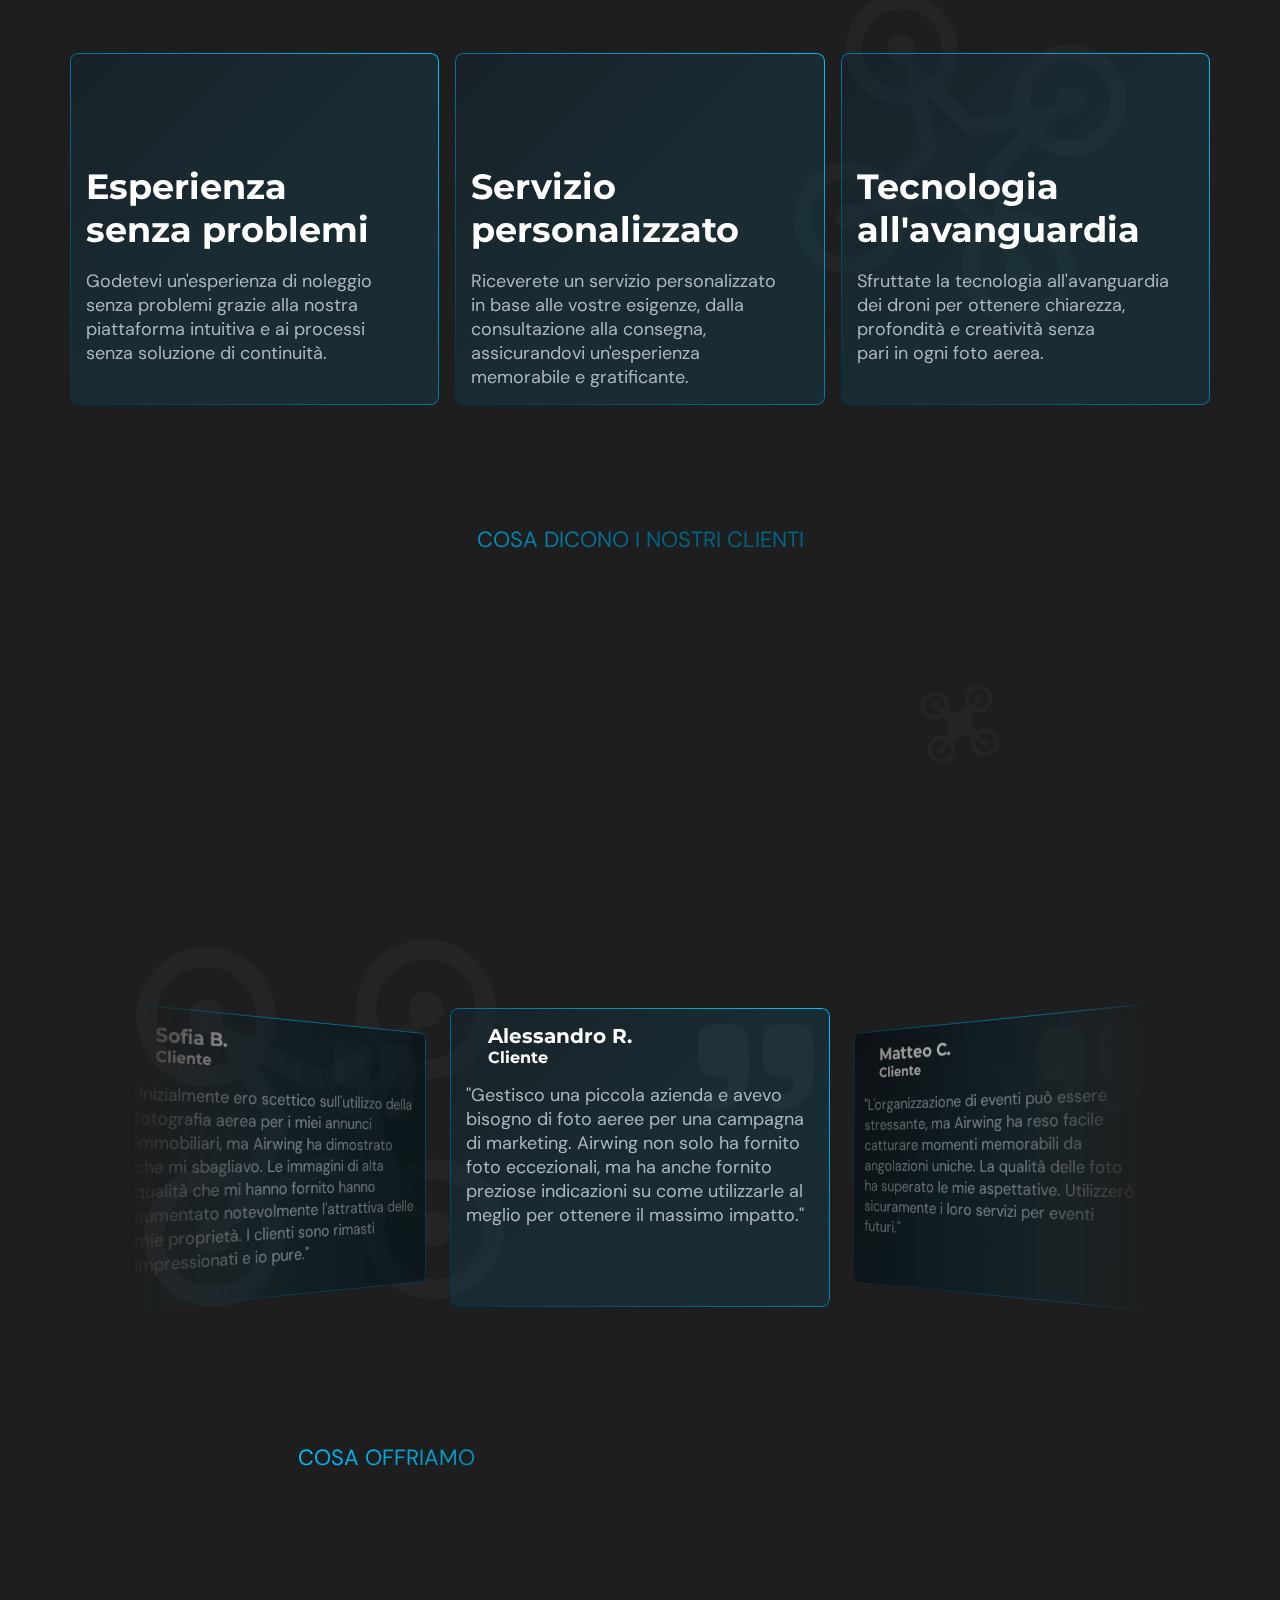
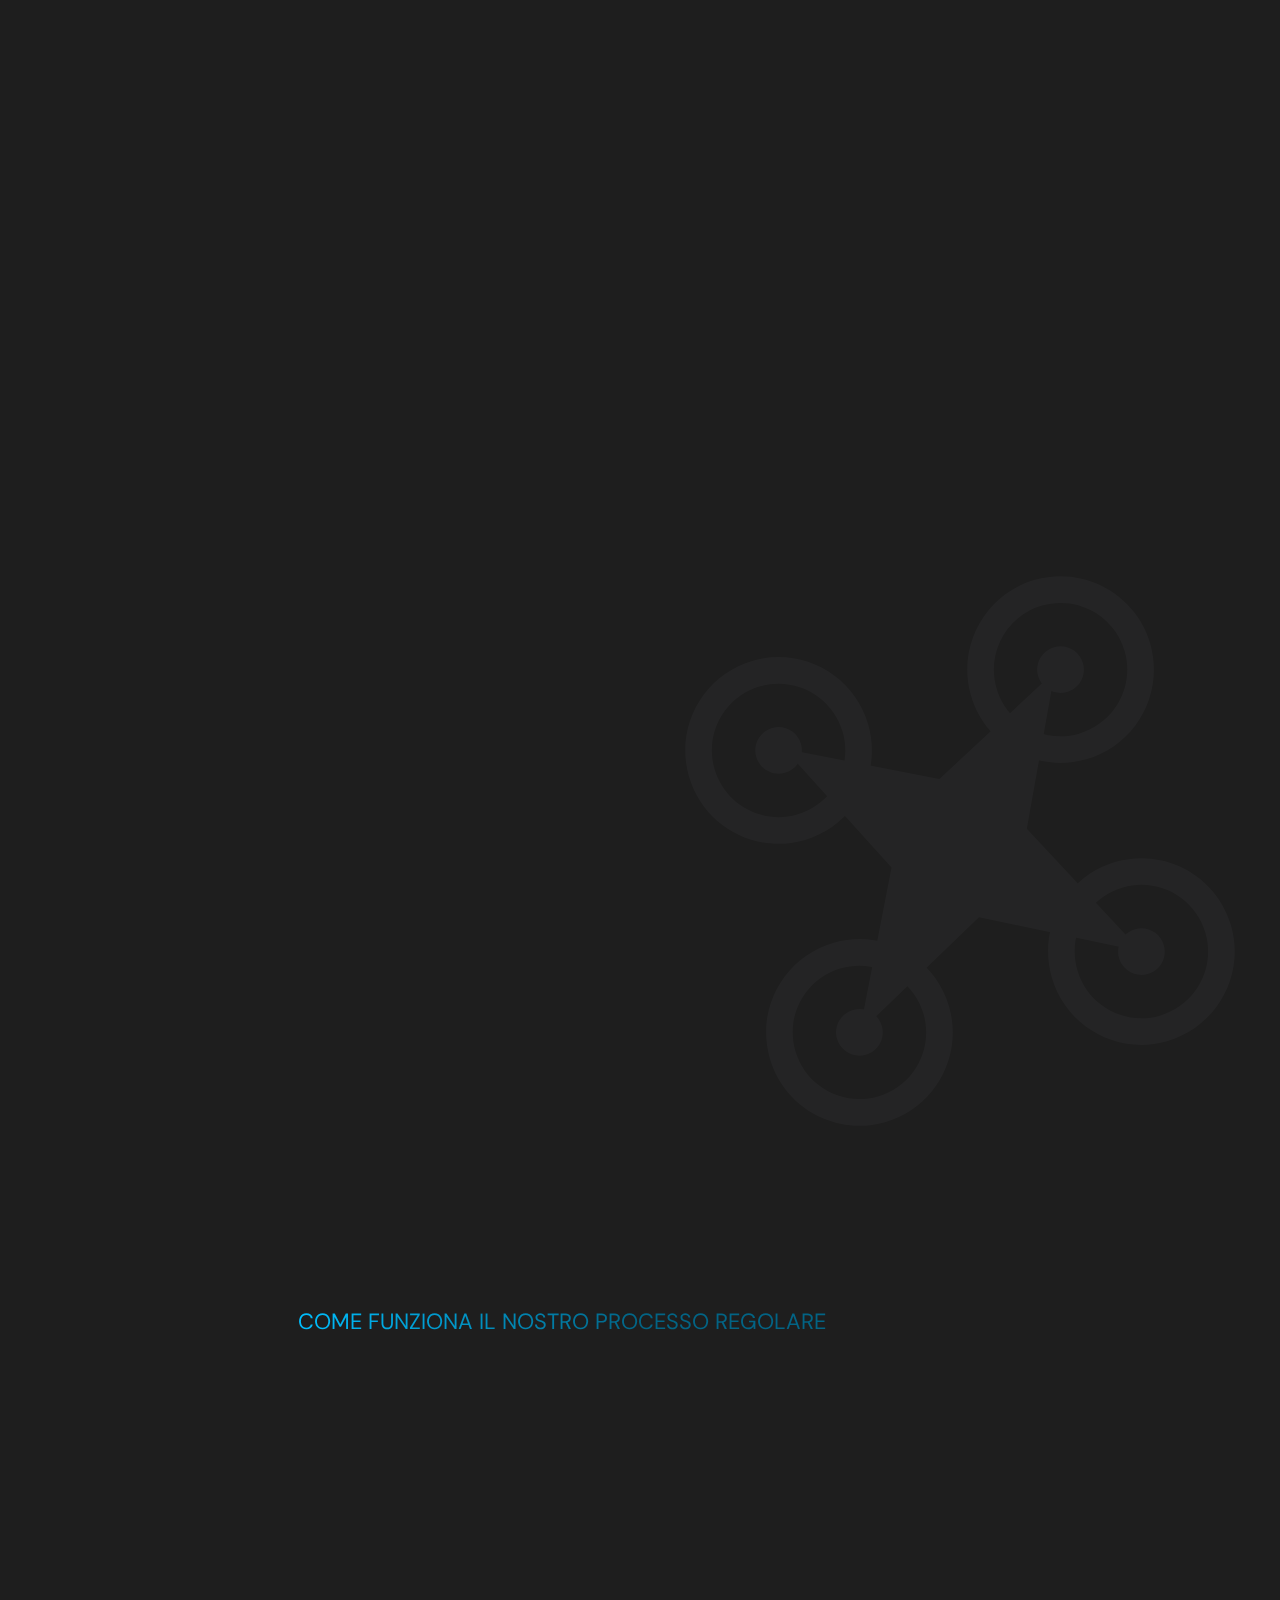
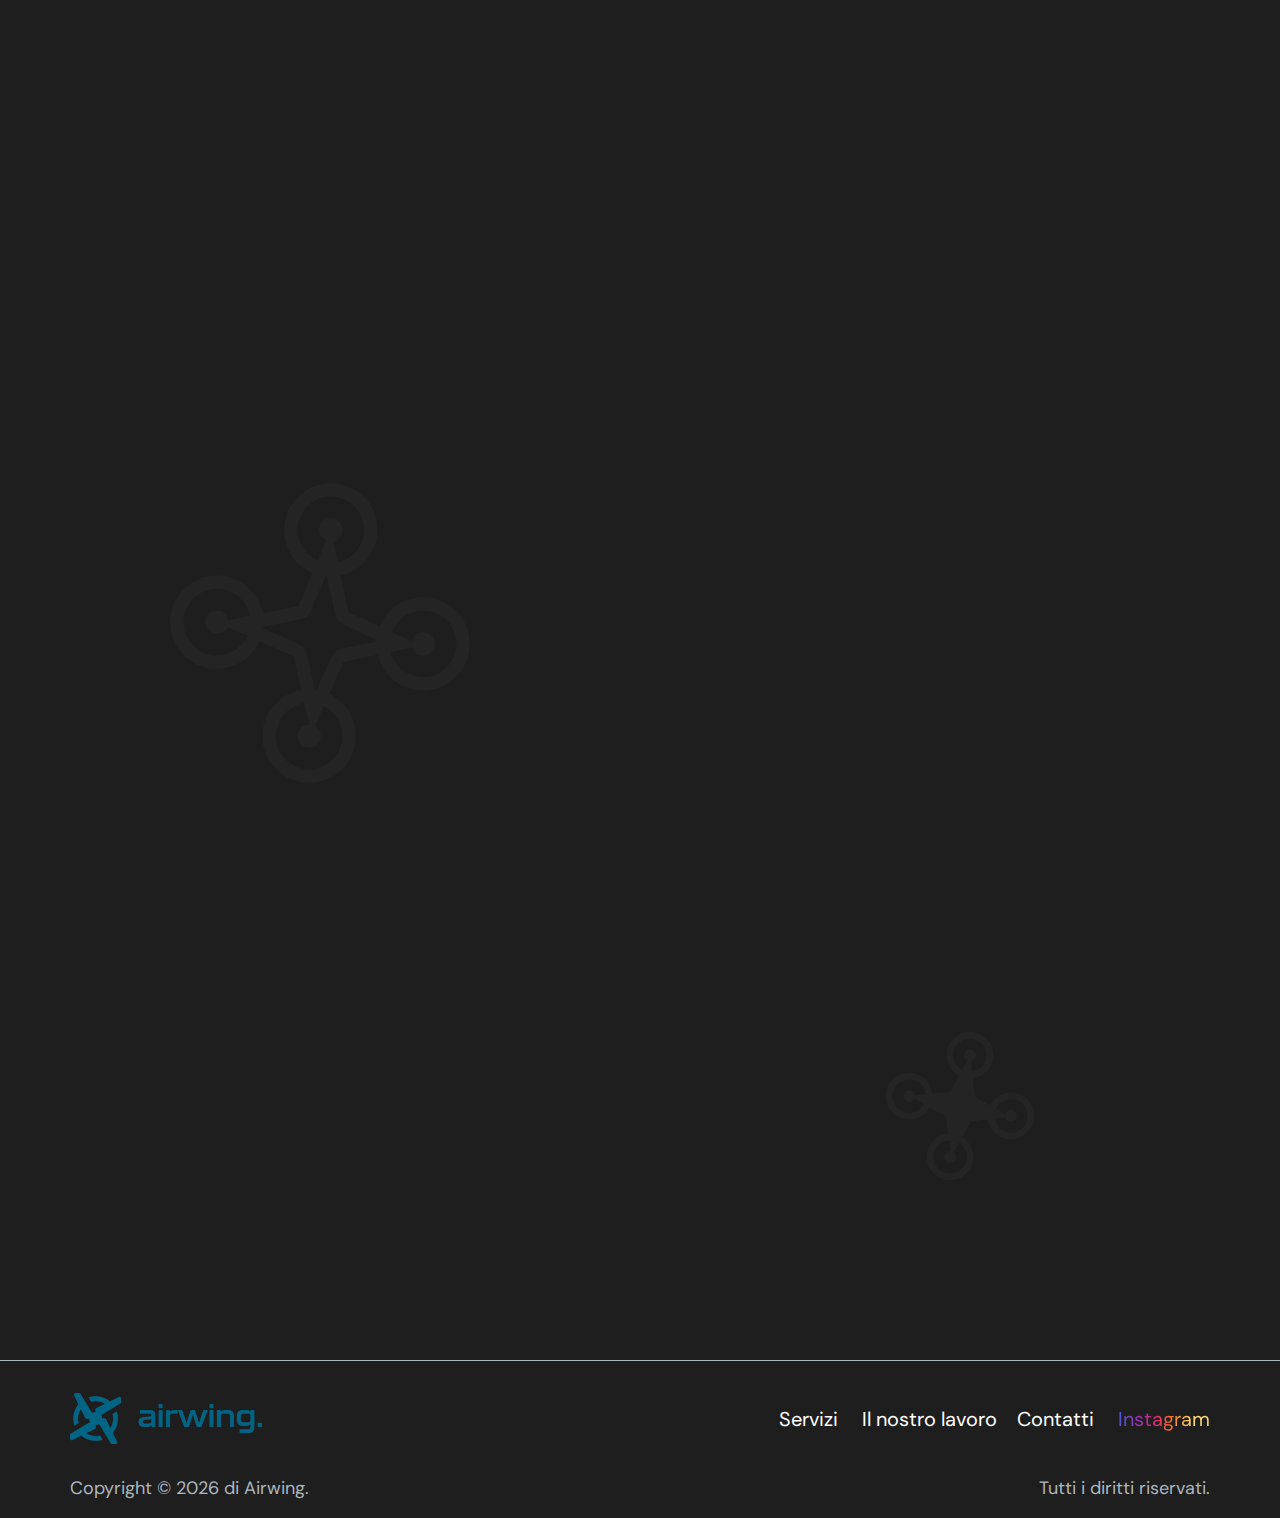
==== commit dc607731: "2.04 v7 final... i think..." ====
--- a/index.html
+++ b/index.html
@@ -10,7 +10,7 @@
         content="Elevate la vostra prospettiva con i servizi di fotografia con drone di Airwing. Catturando immagini aeree mozzafiato da un punto di vista unico." />
     <!-- Open Graph / Facebook -->
     <meta property="og:type" content="website" />
-    <meta property="og:url" content="https://chill6868.github.io/airwing-tiziano/" />
+    <meta property="og:url" content="https://airwing.it/" />
     <meta property="og:title" content="Airwing - Servizi fotografici con drone" />
     <meta property="og:description"
         content="Elevate la vostra prospettiva con i servizi di fotografia con drone di Airwing. Catturando immagini aeree mozzafiato da un punto di vista unico." />
@@ -18,7 +18,7 @@
 
     <!-- Twitter -->
     <meta property="twitter:card" content="summary_large_image" />
-    <meta property="twitter:url" content="https://chill6868.github.io/airwing-tiziano/" />
+    <meta property="twitter:url" content="https://airwing.it/" />
     <meta property="twitter:title" content="Airwing - Servizi fotografici con drone" />
     <meta property="twitter:description"
         content="Elevate la vostra prospettiva con i servizi di fotografia con drone di Airwing. Catturando immagini aeree mozzafiato da un punto di vista unico." />
